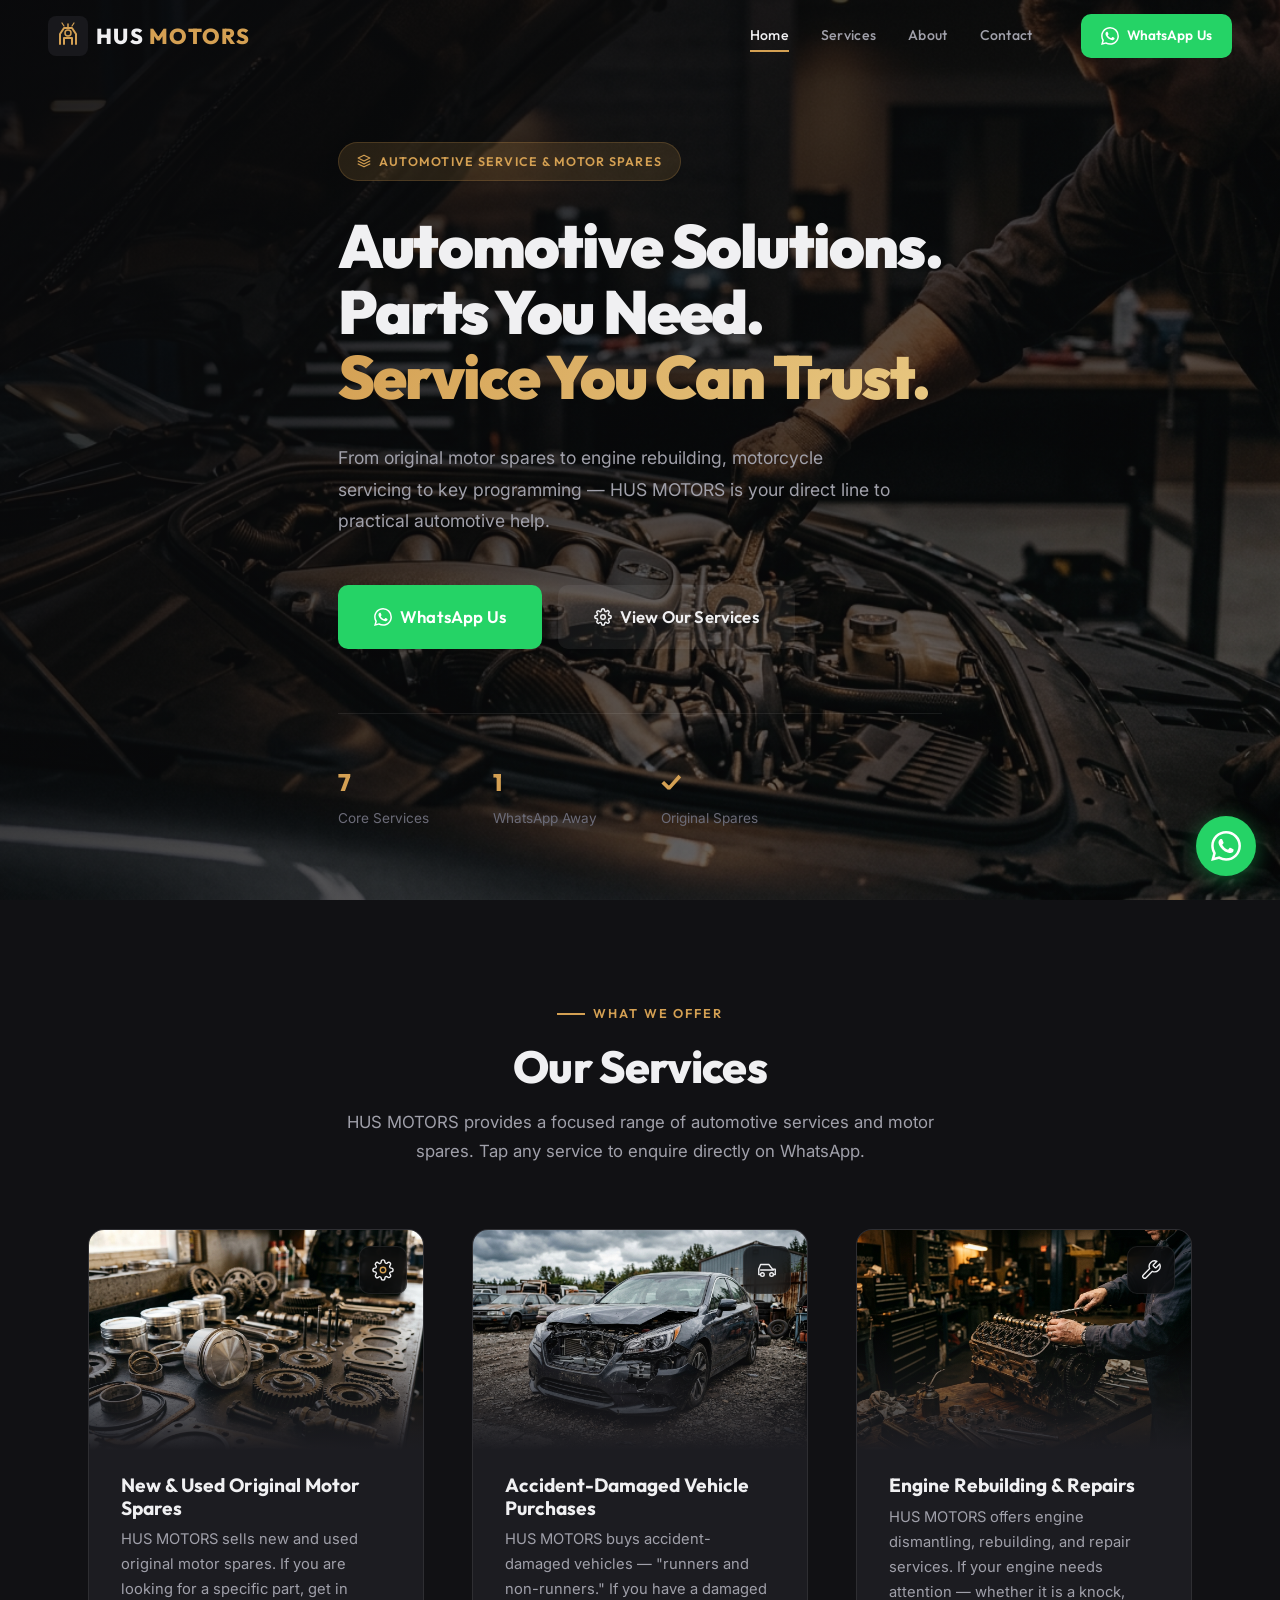
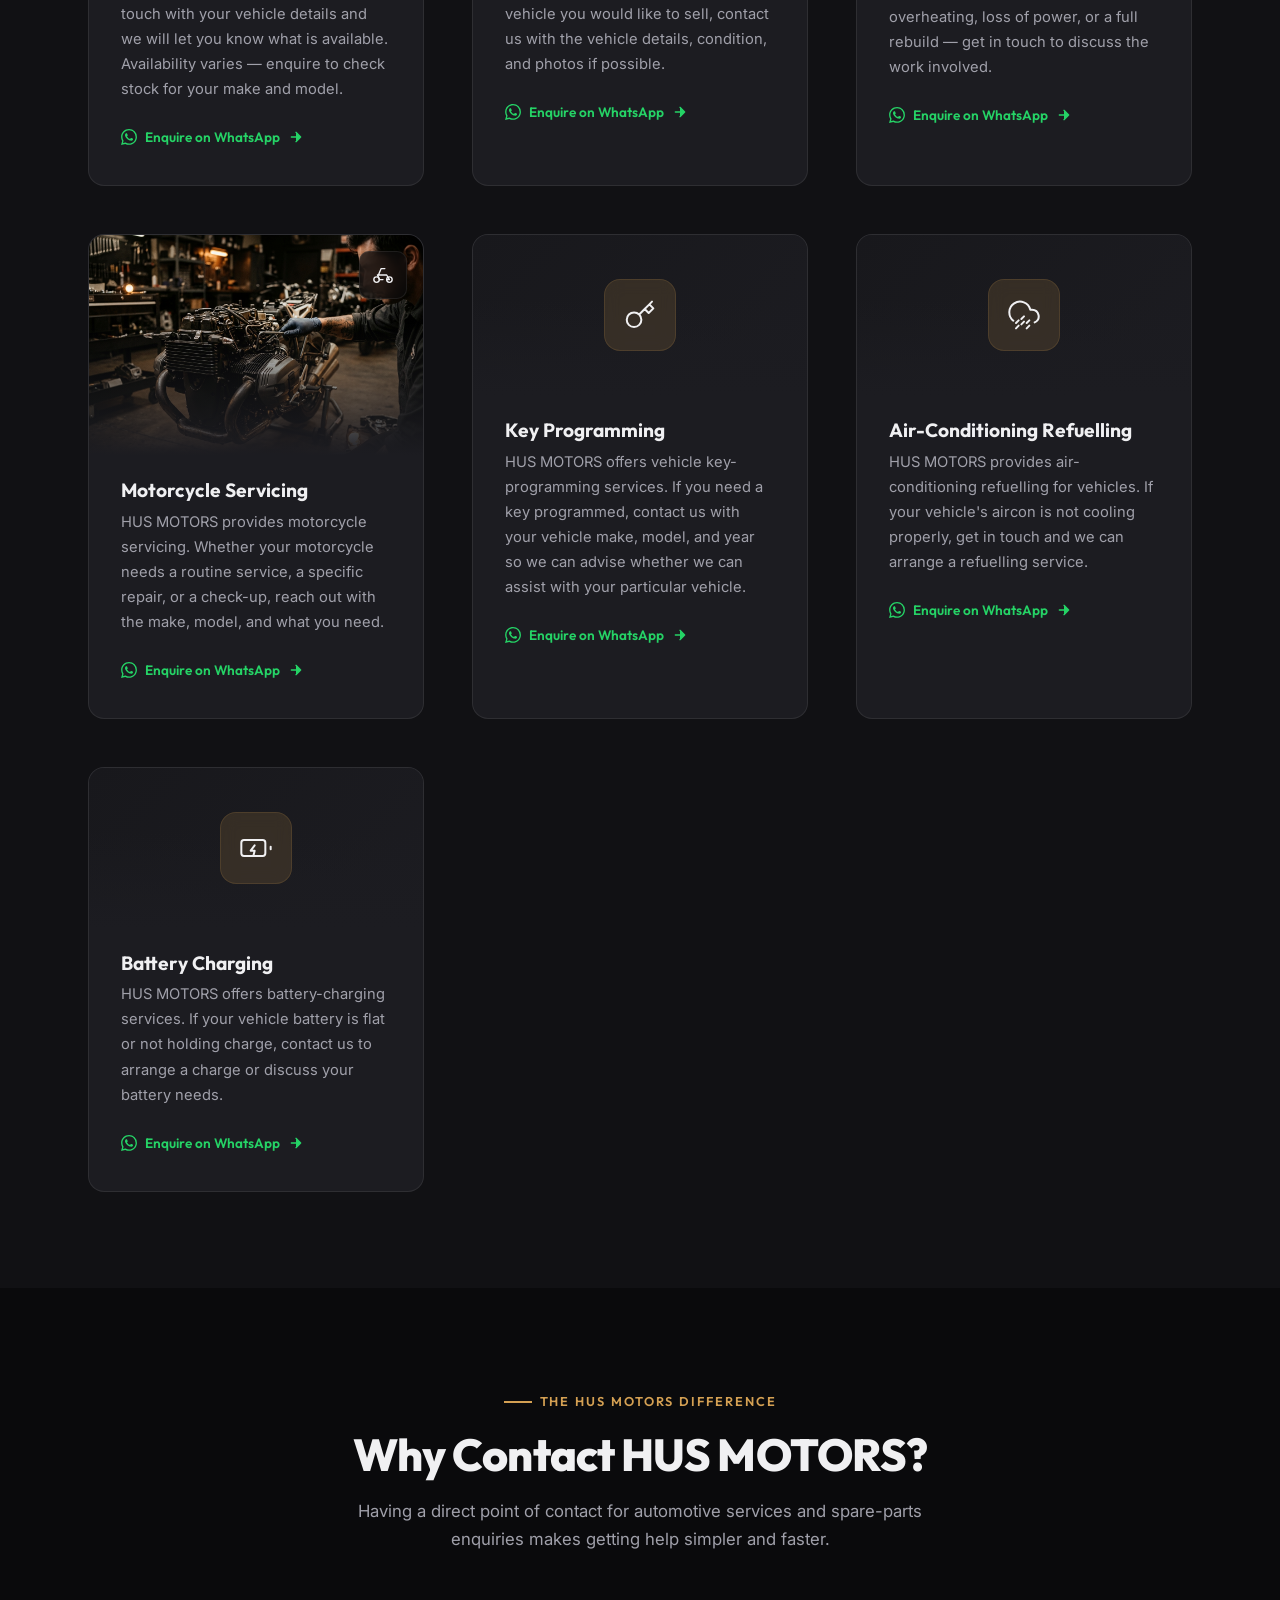
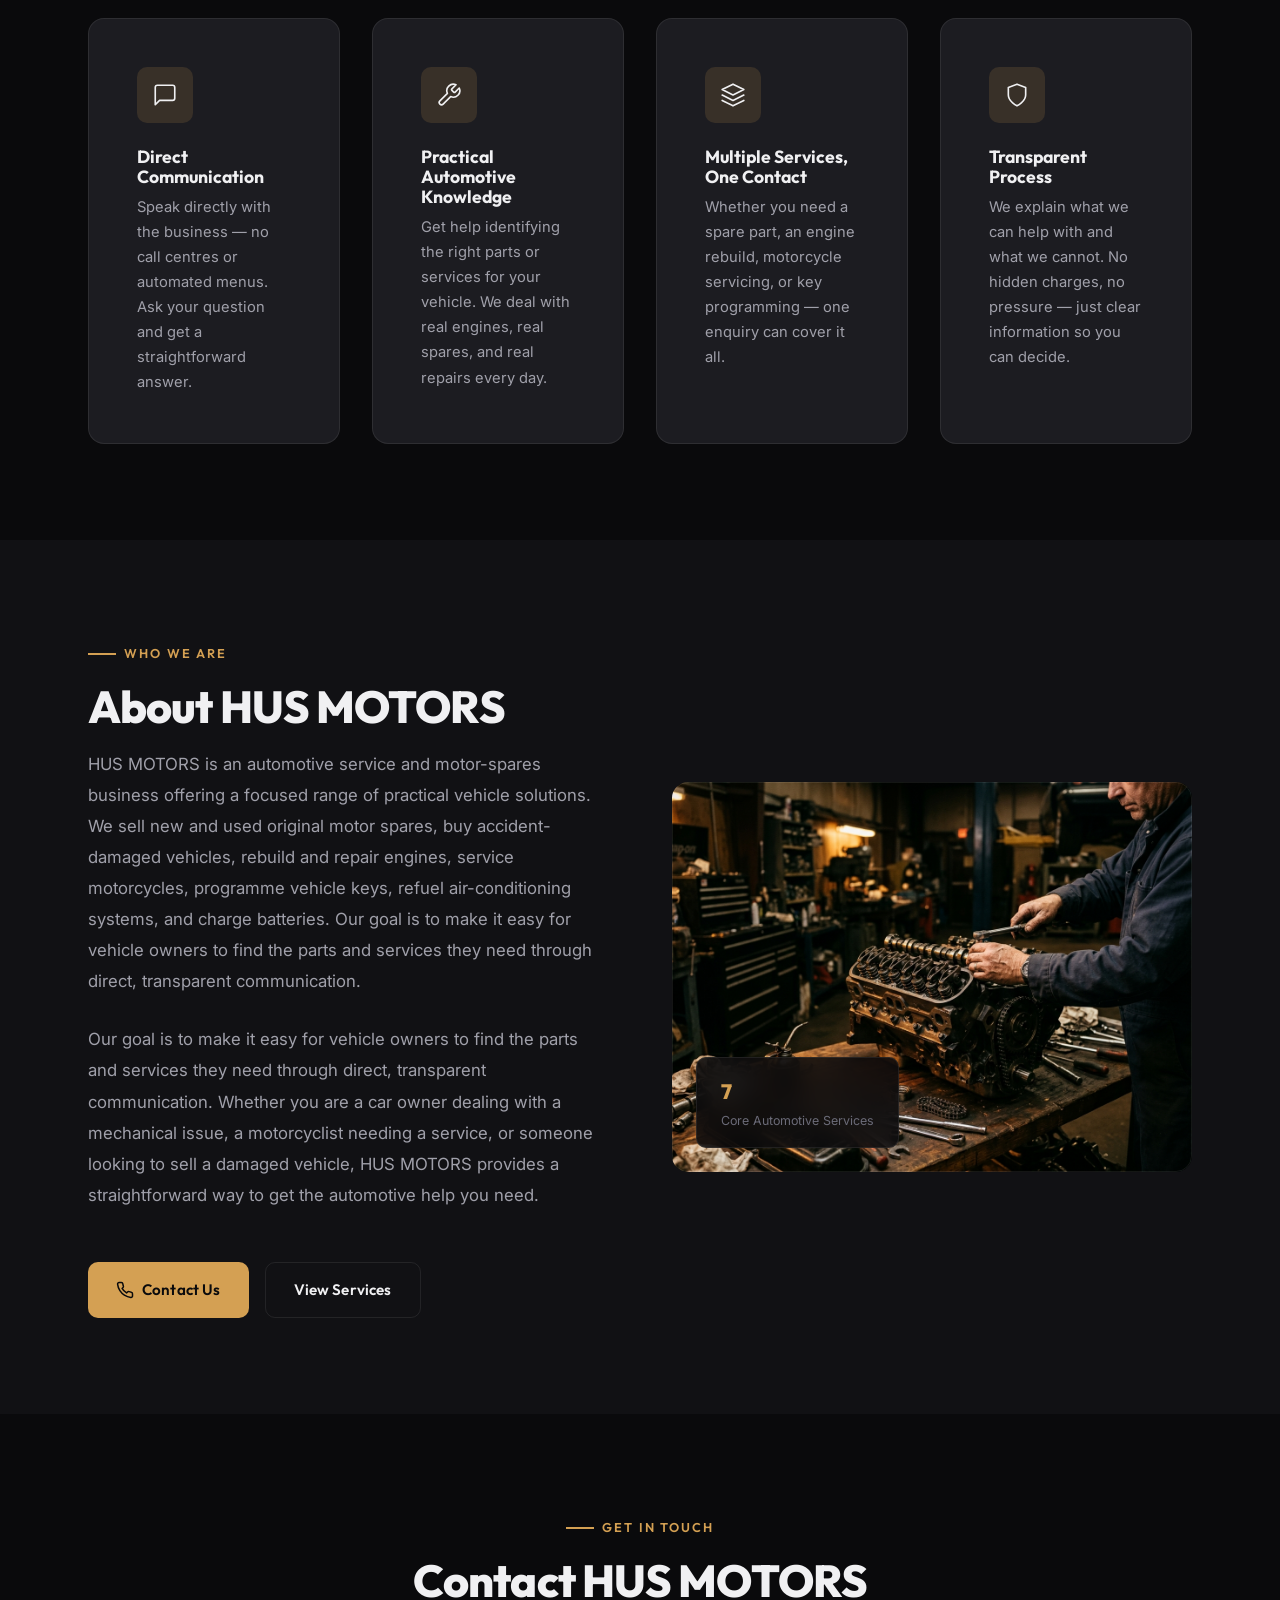
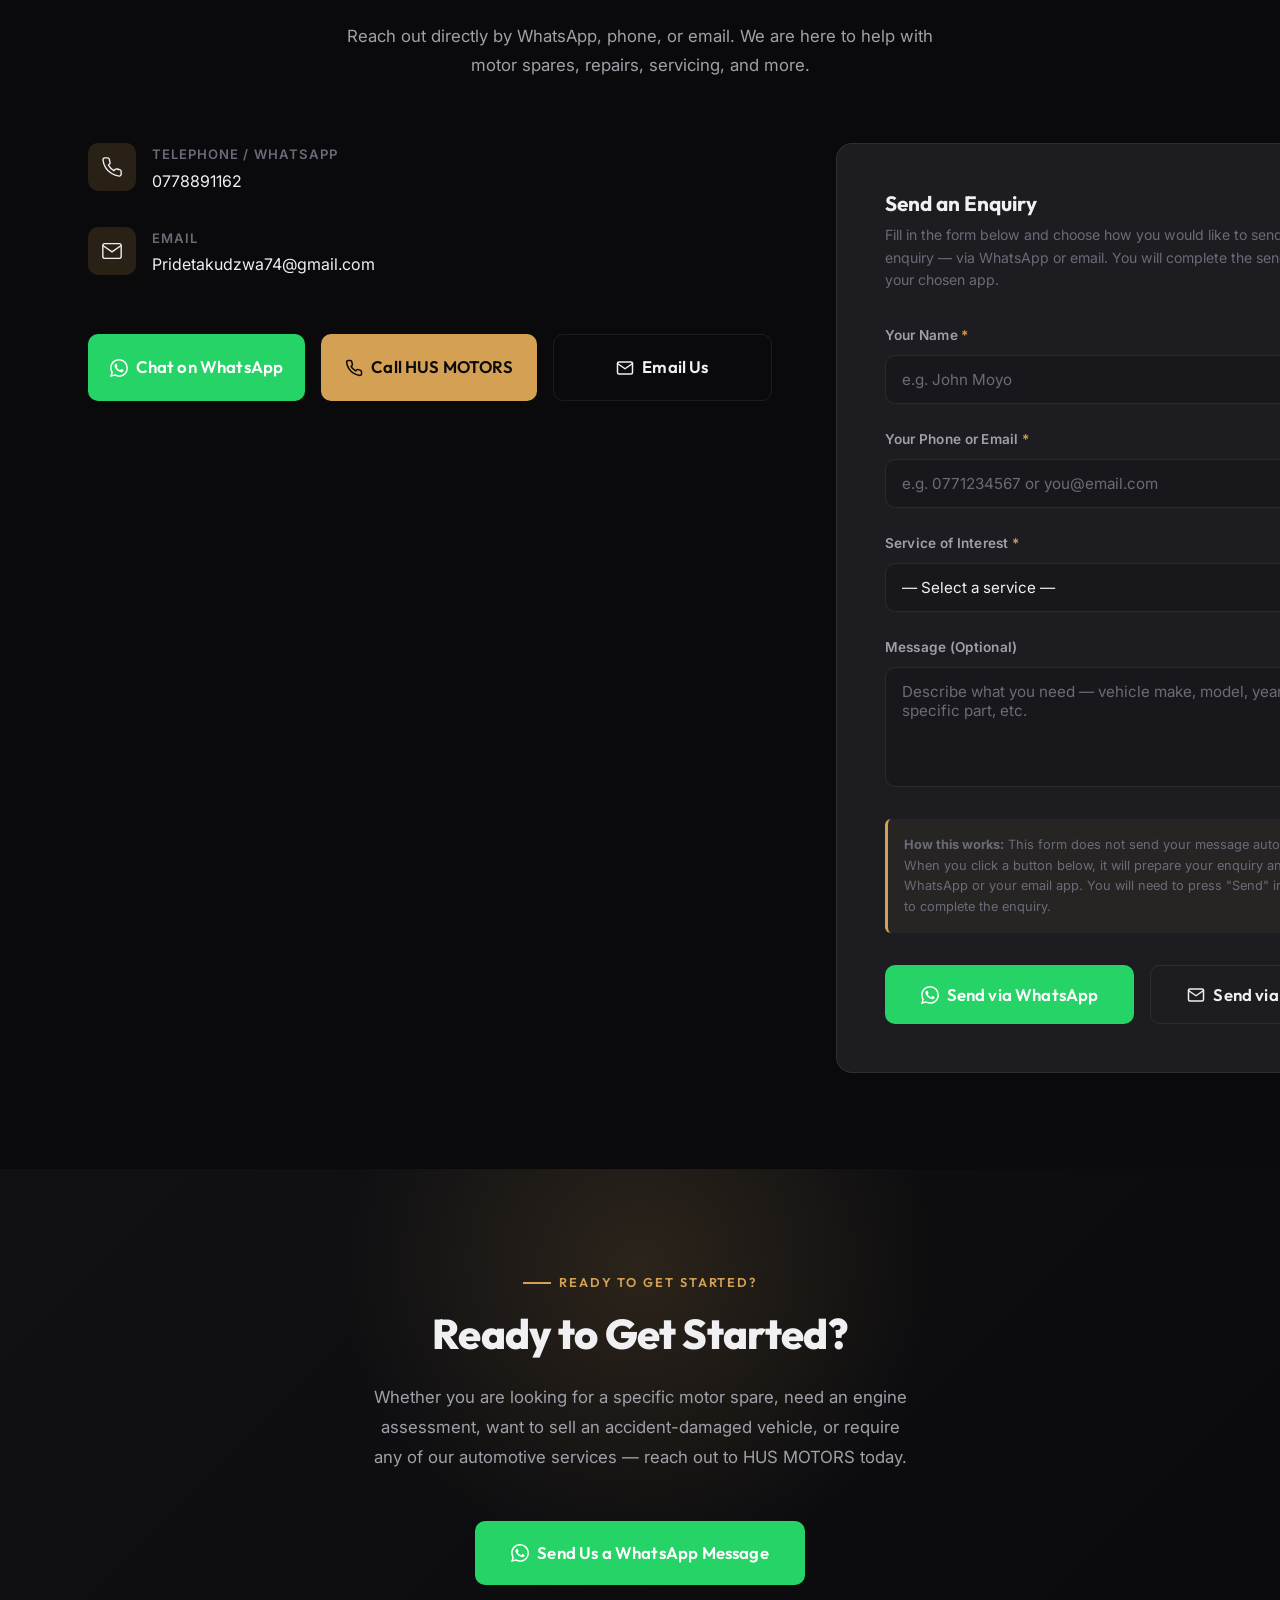
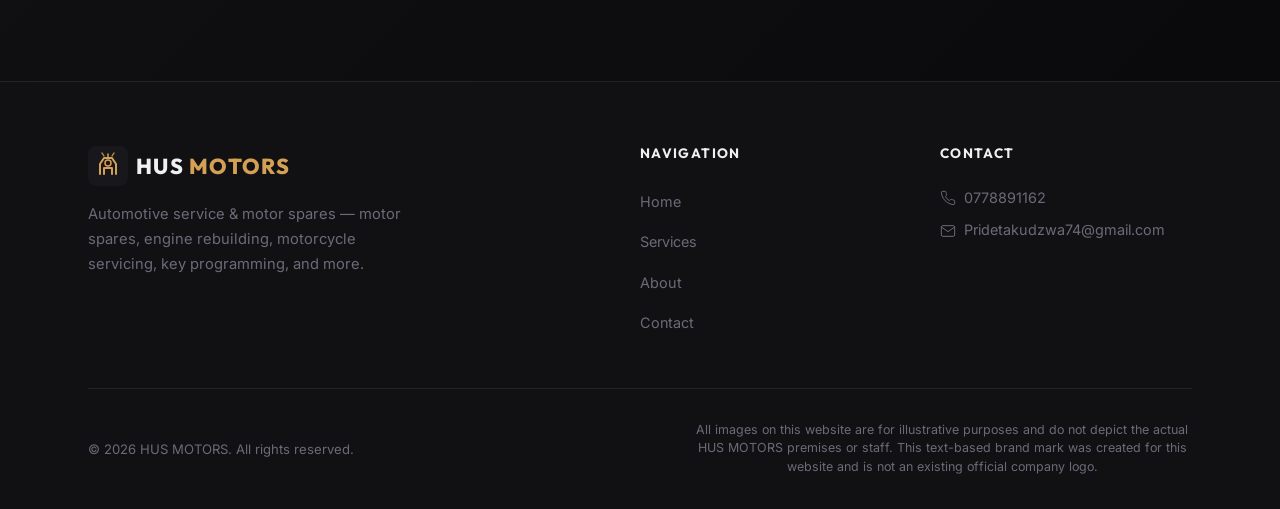
==== index.html @ 5d357655 "HUS MOTORS — Master Build initial release" ====
<!DOCTYPE html>
<html lang="en">
<head>
  <meta charset="UTF-8">
  <meta name="viewport" content="width=device-width, initial-scale=1.0">

  <!-- SEO & Meta -->
  <title>HUS MOTORS — Motor Spares, Engine Rebuilding & Automotive Services</title>
  <meta name="description" content="HUS MOTORS offers new and used original motor spares, engine rebuilding and repairs, motorcycle servicing, key programming, air-conditioning refuelling, battery charging, and purchases accident-damaged vehicles. Contact us on WhatsApp.">
  <meta name="robots" content="index, follow">
  <meta name="theme-color" content="#0a0a0c">

  <!-- Open Graph (WhatsApp/Social sharing) -->
  <meta property="og:type" content="website">
  <meta property="og:title" content="HUS MOTORS — Automotive Solutions. Parts You Need. Service You Can Trust.">
  <meta property="og:description" content="Motor spares, engine rebuilding, motorcycle servicing, key programming, and more — contact HUS MOTORS today.">
  <meta property="og:image" content="assets/images/hero-bg.jpg">
  <meta property="og:locale" content="en_ZW">

  <!-- Favicon (inline SVG as data URI) -->
  <link rel="icon" type="image/svg+xml" href="data:image/svg+xml,%3Csvg xmlns='http://www.w3.org/2000/svg' viewBox='0 0 32 32'%3E%3Crect width='32' height='32' rx='6' fill='%230a0a0c'/%3E%3Ctext x='16' y='22' text-anchor='middle' font-family='system-ui' font-weight='900' font-size='16' fill='%23d4a053'%3EH%3C/text%3E%3C/svg%3E">

  <!-- Google Fonts Preconnect & Stylesheet -->
  <link rel="preconnect" href="https://fonts.googleapis.com">
  <link rel="preconnect" href="https://fonts.gstatic.com" crossorigin>
  <link href="https://fonts.googleapis.com/css2?family=Inter:wght@300;400;500;600;700;800;900&family=Outfit:wght@400;500;600;700;800;900&display=swap" rel="stylesheet">

  <!-- Stylesheet -->
  <link rel="stylesheet" href="assets/css/style.css">

  <!-- JSON-LD Structured Data (Schema.org) -->
  <script type="application/ld+json">
  {
    "@context": "https://schema.org",
    "@type": "AutoRepair",
    "name": "HUS MOTORS",
    "image": "assets/images/hero-bg.jpg",
    "telephone": "0778891162",
    "email": "Pridetakudzwa74@gmail.com",
    "description": "HUS MOTORS offers new and used original motor spares, engine rebuilding, motorcycle servicing, vehicle key programming, air-conditioning refuelling, battery charging, and purchases accident-damaged vehicles.",
    "priceRange": "$$",
    "currenciesAccepted": "USD, ZiG",
    "openingHoursSpecification": [],
    "hasOfferCatalog": {
      "@type": "OfferCatalog",
      "name": "HUS MOTORS Automotive Services",
      "itemListElement": [
        {
          "@type": "Offer",
          "itemOffered": {
            "@type": "Service",
            "name": "New & Used Original Motor Spares",
            "description": "Genuine original new and used automotive spare parts with vehicle stock availability enquiry."
          }
        },
        {
          "@type": "Offer",
          "itemOffered": {
            "@type": "Service",
            "name": "Accident-Damaged Vehicle Purchases",
            "description": "Purchasing accident-damaged vehicles, both runners and non-runners."
          }
        },
        {
          "@type": "Offer",
          "itemOffered": {
            "@type": "Service",
            "name": "Engine Rebuilding & Repairs",
            "description": "Dismantling, engine rebuilding, mechanical repairs, and overhaul diagnostics."
          }
        },
        {
          "@type": "Offer",
          "itemOffered": {
            "@type": "Service",
            "name": "Motorcycle Servicing",
            "description": "Comprehensive maintenance, routine servicing, and repairs for all motorcycle models."
          }
        },
        {
          "@type": "Offer",
          "itemOffered": {
            "@type": "Service",
            "name": "Vehicle Key Programming",
            "description": "Automotive transponder and vehicle key programming services."
          }
        },
        {
          "@type": "Offer",
          "itemOffered": {
            "@type": "Service",
            "name": "Air-Conditioning Refuelling",
            "description": "Vehicle air-conditioning system testing, diagnosis, and refrigerant refuelling."
          }
        },
        {
          "@type": "Offer",
          "itemOffered": {
            "@type": "Service",
            "name": "Battery Charging",
            "description": "Automotive battery testing, charging, and diagnostic assessments."
          }
        }
      ]
    }
  }
  </script>
</head>
<body>

  <!-- Accessible Skip Link -->
  <a href="#main" class="skip-link">Skip to main content</a>

  <!-- ============================================================
       HEADER & NAVIGATION
       ============================================================ -->
  <header class="header" id="header" role="banner">
    <div class="container container--wide header__inner">

      <!-- Logo / Wordmark -->
      <a href="#" class="logo" aria-label="HUS MOTORS — Home">
        <!-- SVG Brand Mark — a stylised piston/gear motif -->
        <svg class="logo__mark" viewBox="0 0 40 40" fill="none" xmlns="http://www.w3.org/2000/svg" aria-hidden="true">
          <rect width="40" height="40" rx="8" fill="#18181c"/>
          <path d="M12 28V18L16 12H24L28 18V28" stroke="#d4a053" stroke-width="2" stroke-linecap="round" stroke-linejoin="round"/>
          <path d="M16 28V22H24V28" stroke="#d4a053" stroke-width="2" stroke-linecap="round" stroke-linejoin="round"/>
          <circle cx="20" cy="17" r="3" stroke="#d4a053" stroke-width="1.5"/>
          <line x1="20" y1="12" x2="20" y2="8" stroke="#d4a053" stroke-width="1.5" stroke-linecap="round"/>
          <line x1="16" y1="10" x2="14" y2="7" stroke="#d4a053" stroke-width="1.2" stroke-linecap="round"/>
          <line x1="24" y1="10" x2="26" y2="7" stroke="#d4a053" stroke-width="1.2" stroke-linecap="round"/>
        </svg>
        <span class="logo__text">HUS <span>MOTORS</span></span>
      </a>

      <!-- Desktop Navigation -->
      <nav class="nav" id="desktop-nav" aria-label="Main navigation">
        <a href="#home"     class="nav__link nav__link--active" id="nav-home">Home</a>
        <a href="#services" class="nav__link" id="nav-services">Services</a>
        <a href="#about"    class="nav__link" id="nav-about">About</a>
        <a href="#contact"  class="nav__link" id="nav-contact">Contact</a>
        <a href="#"
           class="btn btn--whatsapp btn--sm nav__cta"
           id="nav-whatsapp-btn"
           target="_blank"
           rel="noopener noreferrer"
           aria-label="Chat with HUS MOTORS on WhatsApp">
          <svg viewBox="0 0 24 24" fill="currentColor" aria-hidden="true"><path d="M17.472 14.382c-.297-.149-1.758-.867-2.03-.967-.273-.099-.471-.148-.67.15-.197.297-.767.966-.94 1.164-.173.199-.347.223-.644.075-.297-.15-1.255-.463-2.39-1.475-.883-.788-1.48-1.761-1.653-2.059-.173-.297-.018-.458.13-.606.134-.133.298-.347.446-.52.149-.174.198-.298.298-.497.099-.198.05-.371-.025-.52-.075-.149-.669-1.612-.916-2.207-.242-.579-.487-.5-.669-.51-.173-.008-.371-.01-.57-.01-.198 0-.52.074-.792.372-.272.297-1.04 1.016-1.04 2.479 0 1.462 1.065 2.875 1.213 3.074.149.198 2.096 3.2 5.077 4.487.709.306 1.262.489 1.694.625.712.227 1.36.195 1.871.118.571-.085 1.758-.719 2.006-1.413.248-.694.248-1.289.173-1.413-.074-.124-.272-.198-.57-.347m-5.421 7.403h-.004a9.87 9.87 0 01-5.031-1.378l-.361-.214-3.741.982.998-3.648-.235-.374a9.86 9.86 0 01-1.51-5.26c.001-5.45 4.436-9.884 9.888-9.884 2.64 0 5.122 1.03 6.988 2.898a9.825 9.825 0 012.893 6.994c-.003 5.45-4.437 9.884-9.885 9.884m8.413-18.297A11.815 11.815 0 0012.05 0C5.495 0 .16 5.335.157 11.892c0 2.096.547 4.142 1.588 5.945L.057 24l6.305-1.654a11.882 11.882 0 005.683 1.448h.005c6.554 0 11.89-5.335 11.893-11.893a11.821 11.821 0 00-3.48-8.413z"/></svg>
          WhatsApp Us
        </a>
      </nav>

      <!-- Mobile Menu Toggle -->
      <button class="menu-toggle" id="menu-toggle" aria-label="Open navigation menu" aria-expanded="false" aria-controls="mobile-nav">
        <span class="menu-toggle__line"></span>
        <span class="menu-toggle__line"></span>
        <span class="menu-toggle__line"></span>
      </button>
    </div>
  </header>

  <!-- Mobile Navigation Overlay -->
  <div class="mobile-nav" id="mobile-nav" role="dialog" aria-label="Navigation menu" aria-hidden="true">
    <a href="#home"     class="mobile-nav__link" id="mobile-nav-home">Home</a>
    <a href="#services" class="mobile-nav__link" id="mobile-nav-services">Services</a>
    <a href="#about"    class="mobile-nav__link" id="mobile-nav-about">About</a>
    <a href="#contact"  class="mobile-nav__link" id="mobile-nav-contact">Contact</a>
    <a href="#"
       class="btn btn--whatsapp btn--lg mobile-nav__cta"
       id="mobile-nav-whatsapp-btn"
       target="_blank"
       rel="noopener noreferrer"
       aria-label="Chat with HUS MOTORS on WhatsApp">
      <svg viewBox="0 0 24 24" fill="currentColor" aria-hidden="true" width="20" height="20"><path d="M17.472 14.382c-.297-.149-1.758-.867-2.03-.967-.273-.099-.471-.148-.67.15-.197.297-.767.966-.94 1.164-.173.199-.347.223-.644.075-.297-.15-1.255-.463-2.39-1.475-.883-.788-1.48-1.761-1.653-2.059-.173-.297-.018-.458.13-.606.134-.133.298-.347.446-.52.149-.174.198-.298.298-.497.099-.198.05-.371-.025-.52-.075-.149-.669-1.612-.916-2.207-.242-.579-.487-.5-.669-.51-.173-.008-.371-.01-.57-.01-.198 0-.52.074-.792.372-.272.297-1.04 1.016-1.04 2.479 0 1.462 1.065 2.875 1.213 3.074.149.198 2.096 3.2 5.077 4.487.709.306 1.262.489 1.694.625.712.227 1.36.195 1.871.118.571-.085 1.758-.719 2.006-1.413.248-.694.248-1.289.173-1.413-.074-.124-.272-.198-.57-.347m-5.421 7.403h-.004a9.87 9.87 0 01-5.031-1.378l-.361-.214-3.741.982.998-3.648-.235-.374a9.86 9.86 0 01-1.51-5.26c.001-5.45 4.436-9.884 9.888-9.884 2.64 0 5.122 1.03 6.988 2.898a9.825 9.825 0 012.893 6.994c-.003 5.45-4.437 9.884-9.885 9.884m8.413-18.297A11.815 11.815 0 0012.05 0C5.495 0 .16 5.335.157 11.892c0 2.096.547 4.142 1.588 5.945L.057 24l6.305-1.654a11.882 11.882 0 005.683 1.448h.005c6.554 0 11.89-5.335 11.893-11.893a11.821 11.821 0 00-3.48-8.413z"/></svg>
      WhatsApp Us
    </a>
  </div>


  <!-- ============================================================
       MAIN CONTENT
       ============================================================ -->
  <main id="main">

  <!-- ============================================================
       A. HERO SECTION
       ============================================================ -->
  <section class="hero" id="home">
    <div class="hero__bg">
      <img src="assets/images/hero-bg.jpg"
           alt="Automotive workshop — mechanic working on a vehicle engine"
           loading="eager"
           fetchpriority="high"
           width="1920"
           height="1080">
    </div>
    <div class="container hero__content">
      <div class="hero__label">
        <svg width="14" height="14" viewBox="0 0 24 24" fill="none" stroke="currentColor" stroke-width="2" stroke-linecap="round" stroke-linejoin="round" aria-hidden="true"><path d="M12 2L2 7l10 5 10-5-10-5z"/><path d="M2 17l10 5 10-5"/><path d="M2 12l10 5 10-5"/></svg>
        Automotive Service &amp; Motor Spares
      </div>
      <h1 class="hero__title" id="hero-headline">
        Automotive Solutions.<br>
        Parts You Need.<br>
        <span class="highlight">Service You Can Trust.</span>
      </h1>
      <p class="hero__description" id="hero-subheadline">
        From original motor spares to engine rebuilding, motorcycle servicing to key programming — HUS&nbsp;MOTORS is your direct line to practical automotive help.
      </p>
      <div class="hero__actions">
        <a href="#"
           class="btn btn--whatsapp btn--lg"
           id="hero-whatsapp-btn"
           target="_blank"
           rel="noopener noreferrer"
           aria-label="Chat with HUS MOTORS on WhatsApp">
          <svg viewBox="0 0 24 24" fill="currentColor" aria-hidden="true"><path d="M17.472 14.382c-.297-.149-1.758-.867-2.03-.967-.273-.099-.471-.148-.67.15-.197.297-.767.966-.94 1.164-.173.199-.347.223-.644.075-.297-.15-1.255-.463-2.39-1.475-.883-.788-1.48-1.761-1.653-2.059-.173-.297-.018-.458.13-.606.134-.133.298-.347.446-.52.149-.174.198-.298.298-.497.099-.198.05-.371-.025-.52-.075-.149-.669-1.612-.916-2.207-.242-.579-.487-.5-.669-.51-.173-.008-.371-.01-.57-.01-.198 0-.52.074-.792.372-.272.297-1.04 1.016-1.04 2.479 0 1.462 1.065 2.875 1.213 3.074.149.198 2.096 3.2 5.077 4.487.709.306 1.262.489 1.694.625.712.227 1.36.195 1.871.118.571-.085 1.758-.719 2.006-1.413.248-.694.248-1.289.173-1.413-.074-.124-.272-.198-.57-.347m-5.421 7.403h-.004a9.87 9.87 0 01-5.031-1.378l-.361-.214-3.741.982.998-3.648-.235-.374a9.86 9.86 0 01-1.51-5.26c.001-5.45 4.436-9.884 9.888-9.884 2.64 0 5.122 1.03 6.988 2.898a9.825 9.825 0 012.893 6.994c-.003 5.45-4.437 9.884-9.885 9.884m8.413-18.297A11.815 11.815 0 0012.05 0C5.495 0 .16 5.335.157 11.892c0 2.096.547 4.142 1.588 5.945L.057 24l6.305-1.654a11.882 11.882 0 005.683 1.448h.005c6.554 0 11.89-5.335 11.893-11.893a11.821 11.821 0 00-3.48-8.413z"/></svg>
          WhatsApp Us
        </a>
        <a href="#services" class="btn btn--ghost btn--lg" id="hero-services-btn">
          <svg width="18" height="18" viewBox="0 0 24 24" fill="none" stroke="currentColor" stroke-width="2" stroke-linecap="round" stroke-linejoin="round" aria-hidden="true"><circle cx="12" cy="12" r="3"/><path d="M19.4 15a1.65 1.65 0 00.33 1.82l.06.06a2 2 0 010 2.83 2 2 0 01-2.83 0l-.06-.06a1.65 1.65 0 00-1.82-.33 1.65 1.65 0 00-1 1.51V21a2 2 0 01-4 0v-.09A1.65 1.65 0 009 19.4a1.65 1.65 0 00-1.82.33l-.06.06a2 2 0 01-2.83-2.83l.06-.06A1.65 1.65 0 004.68 15a1.65 1.65 0 00-1.51-1H3a2 2 0 010-4h.09A1.65 1.65 0 004.6 9a1.65 1.65 0 00-.33-1.82l-.06-.06a2 2 0 012.83-2.83l.06.06A1.65 1.65 0 009 4.68a1.65 1.65 0 001-1.51V3a2 2 0 014 0v.09a1.65 1.65 0 001 1.51 1.65 1.65 0 001.82-.33l.06-.06a2 2 0 012.83 2.83l-.06.06A1.65 1.65 0 0019.4 9a1.65 1.65 0 001.51 1H21a2 2 0 010 4h-.09a1.65 1.65 0 00-1.51 1z"/></svg>
          View Our Services
        </a>
      </div>

      <div class="hero__stats">
        <div>
          <div class="hero__stat-number">7</div>
          <div class="hero__stat-label">Core Services</div>
        </div>
        <div>
          <div class="hero__stat-number">1</div>
          <div class="hero__stat-label">WhatsApp Away</div>
        </div>
        <div>
          <div class="hero__stat-number">✓</div>
          <div class="hero__stat-label">Original Spares</div>
        </div>
      </div>
    </div>
  </section>


  <!-- ============================================================
       C. SERVICES SECTION
       ============================================================ -->
  <section class="section section--darker" id="services">
    <div class="container">
      <div class="section__header section__header--center reveal">
        <div class="section__label">What We Offer</div>
        <h2 class="section__title">Our Services</h2>
        <p class="section__subtitle">
          HUS MOTORS provides a focused range of automotive services and motor spares. Tap any service to enquire directly on WhatsApp.
        </p>
      </div>

      <div class="services-grid" id="services-grid">

        <!-- Service 1: Motor Spares -->
        <article class="service-card reveal" id="card-motor-spares">
          <div class="service-card__image">
            <img src="assets/images/motor-spares.jpg"
                 alt="Assorted new and used original motor spares — pistons, gears, gaskets"
                 loading="lazy"
                 width="600"
                 height="400">
            <div class="service-card__icon">
              <svg viewBox="0 0 24 24" aria-hidden="true"><circle cx="12" cy="12" r="3"/><path d="M19.4 15a1.65 1.65 0 00.33 1.82l.06.06a2 2 0 010 2.83 2 2 0 01-2.83 0l-.06-.06a1.65 1.65 0 00-1.82-.33 1.65 1.65 0 00-1 1.51V21a2 2 0 01-4 0v-.09A1.65 1.65 0 009 19.4a1.65 1.65 0 00-1.82.33l-.06.06a2 2 0 01-2.83-2.83l.06-.06A1.65 1.65 0 004.68 15a1.65 1.65 0 00-1.51-1H3a2 2 0 010-4h.09A1.65 1.65 0 004.6 9a1.65 1.65 0 00-.33-1.82l-.06-.06a2 2 0 012.83-2.83l.06.06A1.65 1.65 0 009 4.68a1.65 1.65 0 001-1.51V3a2 2 0 014 0v.09a1.65 1.65 0 001 1.51 1.65 1.65 0 001.82-.33l.06-.06a2 2 0 012.83 2.83l-.06.06A1.65 1.65 0 0019.4 9a1.65 1.65 0 001.51 1H21a2 2 0 010 4h-.09a1.65 1.65 0 00-1.51 1z" stroke="currentColor" fill="none" stroke-width="1.5"/></svg>
            </div>
          </div>
          <div class="service-card__body">
            <h3 class="service-card__title">New &amp; Used Original Motor Spares</h3>
            <p class="service-card__description">
              HUS MOTORS sells new and used original motor spares. If you are looking for a specific part, get in touch with your vehicle details and we will let you know what is available. Availability varies — enquire to check stock for your make and model.
            </p>
            <a href="#"
               class="service-card__cta"
               data-service="motor-spares"
               target="_blank"
               rel="noopener noreferrer"
               aria-label="Enquire about motor spares on WhatsApp">
              <svg viewBox="0 0 24 24" aria-hidden="true"><path d="M17.472 14.382c-.297-.149-1.758-.867-2.03-.967-.273-.099-.471-.148-.67.15-.197.297-.767.966-.94 1.164-.173.199-.347.223-.644.075-.297-.15-1.255-.463-2.39-1.475-.883-.788-1.48-1.761-1.653-2.059-.173-.297-.018-.458.13-.606.134-.133.298-.347.446-.52.149-.174.198-.298.298-.497.099-.198.05-.371-.025-.52-.075-.149-.669-1.612-.916-2.207-.242-.579-.487-.5-.669-.51-.173-.008-.371-.01-.57-.01-.198 0-.52.074-.792.372-.272.297-1.04 1.016-1.04 2.479 0 1.462 1.065 2.875 1.213 3.074.149.198 2.096 3.2 5.077 4.487.709.306 1.262.489 1.694.625.712.227 1.36.195 1.871.118.571-.085 1.758-.719 2.006-1.413.248-.694.248-1.289.173-1.413-.074-.124-.272-.198-.57-.347m-5.421 7.403h-.004a9.87 9.87 0 01-5.031-1.378l-.361-.214-3.741.982.998-3.648-.235-.374a9.86 9.86 0 01-1.51-5.26c.001-5.45 4.436-9.884 9.888-9.884 2.64 0 5.122 1.03 6.988 2.898a9.825 9.825 0 012.893 6.994c-.003 5.45-4.437 9.884-9.885 9.884m8.413-18.297A11.815 11.815 0 0012.05 0C5.495 0 .16 5.335.157 11.892c0 2.096.547 4.142 1.588 5.945L.057 24l6.305-1.654a11.882 11.882 0 005.683 1.448h.005c6.554 0 11.89-5.335 11.893-11.893a11.821 11.821 0 00-3.48-8.413z"/></svg>
              Enquire on WhatsApp
              <svg viewBox="0 0 24 24" fill="none" stroke="currentColor" stroke-width="2" stroke-linecap="round" stroke-linejoin="round" width="14" height="14" aria-hidden="true"><path d="M5 12h14M12 5l7 7-7 7"/></svg>
            </a>
          </div>
        </article>

        <!-- Service 2: Accident-Damaged Vehicles -->
        <article class="service-card reveal" id="card-accident-vehicles">
          <div class="service-card__image">
            <img src="assets/images/accident-vehicles.jpg"
                 alt="Accident-damaged vehicle — front end collision damage"
                 loading="lazy"
                 width="600"
                 height="400">
            <div class="service-card__icon">
              <svg viewBox="0 0 24 24" aria-hidden="true"><path d="M7 17m-2 0a2 2 0 104 0 2 2 0 10-4 0M17 17m-2 0a2 2 0 104 0 2 2 0 10-4 0M5 17H3v-6l2-5h9l4 5h3v6h-2M5 12h14" stroke="currentColor" fill="none" stroke-width="1.5" stroke-linecap="round" stroke-linejoin="round"/></svg>
            </div>
          </div>
          <div class="service-card__body">
            <h3 class="service-card__title">Accident-Damaged Vehicle Purchases</h3>
            <p class="service-card__description">
              HUS MOTORS buys accident-damaged vehicles — "runners and non-runners." If you have a damaged vehicle you would like to sell, contact us with the vehicle details, condition, and photos if possible.
            </p>
            <a href="#"
               class="service-card__cta"
               data-service="accident-vehicles"
               target="_blank"
               rel="noopener noreferrer"
               aria-label="Enquire about selling a damaged vehicle on WhatsApp">
              <svg viewBox="0 0 24 24" aria-hidden="true"><path d="M17.472 14.382c-.297-.149-1.758-.867-2.03-.967-.273-.099-.471-.148-.67.15-.197.297-.767.966-.94 1.164-.173.199-.347.223-.644.075-.297-.15-1.255-.463-2.39-1.475-.883-.788-1.48-1.761-1.653-2.059-.173-.297-.018-.458.13-.606.134-.133.298-.347.446-.52.149-.174.198-.298.298-.497.099-.198.05-.371-.025-.52-.075-.149-.669-1.612-.916-2.207-.242-.579-.487-.5-.669-.51-.173-.008-.371-.01-.57-.01-.198 0-.52.074-.792.372-.272.297-1.04 1.016-1.04 2.479 0 1.462 1.065 2.875 1.213 3.074.149.198 2.096 3.2 5.077 4.487.709.306 1.262.489 1.694.625.712.227 1.36.195 1.871.118.571-.085 1.758-.719 2.006-1.413.248-.694.248-1.289.173-1.413-.074-.124-.272-.198-.57-.347m-5.421 7.403h-.004a9.87 9.87 0 01-5.031-1.378l-.361-.214-3.741.982.998-3.648-.235-.374a9.86 9.86 0 01-1.51-5.26c.001-5.45 4.436-9.884 9.888-9.884 2.64 0 5.122 1.03 6.988 2.898a9.825 9.825 0 012.893 6.994c-.003 5.45-4.437 9.884-9.885 9.884m8.413-18.297A11.815 11.815 0 0012.05 0C5.495 0 .16 5.335.157 11.892c0 2.096.547 4.142 1.588 5.945L.057 24l6.305-1.654a11.882 11.882 0 005.683 1.448h.005c6.554 0 11.89-5.335 11.893-11.893a11.821 11.821 0 00-3.48-8.413z"/></svg>
              Enquire on WhatsApp
              <svg viewBox="0 0 24 24" fill="none" stroke="currentColor" stroke-width="2" stroke-linecap="round" stroke-linejoin="round" width="14" height="14" aria-hidden="true"><path d="M5 12h14M12 5l7 7-7 7"/></svg>
            </a>
          </div>
        </article>

        <!-- Service 3: Engine Rebuilding -->
        <article class="service-card reveal" id="card-engine-rebuilding">
          <div class="service-card__image">
            <img src="assets/images/engine-rebuilding.jpg"
                 alt="Engine being rebuilt on a workbench — hands-on mechanical work"
                 loading="lazy"
                 width="600"
                 height="400">
            <div class="service-card__icon">
              <svg viewBox="0 0 24 24" aria-hidden="true"><path d="M14.7 6.3a1 1 0 000 1.4l1.6 1.6a1 1 0 001.4 0l3.77-3.77a6 6 0 01-7.94 7.94l-6.91 6.91a2.12 2.12 0 01-3-3l6.91-6.91a6 6 0 017.94-7.94l-3.76 3.76z" stroke="currentColor" fill="none" stroke-width="1.5" stroke-linecap="round" stroke-linejoin="round"/></svg>
            </div>
          </div>
          <div class="service-card__body">
            <h3 class="service-card__title">Engine Rebuilding &amp; Repairs</h3>
            <p class="service-card__description">
              HUS MOTORS offers engine dismantling, rebuilding, and repair services. If your engine needs attention — whether it is a knock, overheating, loss of power, or a full rebuild — get in touch to discuss the work involved.
            </p>
            <a href="#"
               class="service-card__cta"
               data-service="engine-rebuilding"
               target="_blank"
               rel="noopener noreferrer"
               aria-label="Enquire about engine rebuilding on WhatsApp">
              <svg viewBox="0 0 24 24" aria-hidden="true"><path d="M17.472 14.382c-.297-.149-1.758-.867-2.03-.967-.273-.099-.471-.148-.67.15-.197.297-.767.966-.94 1.164-.173.199-.347.223-.644.075-.297-.15-1.255-.463-2.39-1.475-.883-.788-1.48-1.761-1.653-2.059-.173-.297-.018-.458.13-.606.134-.133.298-.347.446-.52.149-.174.198-.298.298-.497.099-.198.05-.371-.025-.52-.075-.149-.669-1.612-.916-2.207-.242-.579-.487-.5-.669-.51-.173-.008-.371-.01-.57-.01-.198 0-.52.074-.792.372-.272.297-1.04 1.016-1.04 2.479 0 1.462 1.065 2.875 1.213 3.074.149.198 2.096 3.2 5.077 4.487.709.306 1.262.489 1.694.625.712.227 1.36.195 1.871.118.571-.085 1.758-.719 2.006-1.413.248-.694.248-1.289.173-1.413-.074-.124-.272-.198-.57-.347m-5.421 7.403h-.004a9.87 9.87 0 01-5.031-1.378l-.361-.214-3.741.982.998-3.648-.235-.374a9.86 9.86 0 01-1.51-5.26c.001-5.45 4.436-9.884 9.888-9.884 2.64 0 5.122 1.03 6.988 2.898a9.825 9.825 0 012.893 6.994c-.003 5.45-4.437 9.884-9.885 9.884m8.413-18.297A11.815 11.815 0 0012.05 0C5.495 0 .16 5.335.157 11.892c0 2.096.547 4.142 1.588 5.945L.057 24l6.305-1.654a11.882 11.882 0 005.683 1.448h.005c6.554 0 11.89-5.335 11.893-11.893a11.821 11.821 0 00-3.48-8.413z"/></svg>
              Enquire on WhatsApp
              <svg viewBox="0 0 24 24" fill="none" stroke="currentColor" stroke-width="2" stroke-linecap="round" stroke-linejoin="round" width="14" height="14" aria-hidden="true"><path d="M5 12h14M12 5l7 7-7 7"/></svg>
            </a>
          </div>
        </article>

        <!-- Service 4: Motorcycle Servicing -->
        <article class="service-card reveal" id="card-motorcycle-servicing">
          <div class="service-card__image">
            <img src="assets/images/motorcycle-servicing.jpg"
                 alt="Motorcycle being serviced in a workshop environment"
                 loading="lazy"
                 width="600"
                 height="400">
            <div class="service-card__icon">
              <svg viewBox="0 0 24 24" aria-hidden="true"><circle cx="5" cy="17" r="3" stroke="currentColor" fill="none" stroke-width="1.5"/><circle cx="19" cy="17" r="3" stroke="currentColor" fill="none" stroke-width="1.5"/><path d="M12 17H8l-2-5h10l3 5h-3M7 12l3-7h4" stroke="currentColor" fill="none" stroke-width="1.5" stroke-linecap="round" stroke-linejoin="round"/></svg>
            </div>
          </div>
          <div class="service-card__body">
            <h3 class="service-card__title">Motorcycle Servicing</h3>
            <p class="service-card__description">
              HUS MOTORS provides motorcycle servicing. Whether your motorcycle needs a routine service, a specific repair, or a check-up, reach out with the make, model, and what you need.
            </p>
            <a href="#"
               class="service-card__cta"
               data-service="motorcycle-servicing"
               target="_blank"
               rel="noopener noreferrer"
               aria-label="Enquire about motorcycle servicing on WhatsApp">
              <svg viewBox="0 0 24 24" aria-hidden="true"><path d="M17.472 14.382c-.297-.149-1.758-.867-2.03-.967-.273-.099-.471-.148-.67.15-.197.297-.767.966-.94 1.164-.173.199-.347.223-.644.075-.297-.15-1.255-.463-2.39-1.475-.883-.788-1.48-1.761-1.653-2.059-.173-.297-.018-.458.13-.606.134-.133.298-.347.446-.52.149-.174.198-.298.298-.497.099-.198.05-.371-.025-.52-.075-.149-.669-1.612-.916-2.207-.242-.579-.487-.5-.669-.51-.173-.008-.371-.01-.57-.01-.198 0-.52.074-.792.372-.272.297-1.04 1.016-1.04 2.479 0 1.462 1.065 2.875 1.213 3.074.149.198 2.096 3.2 5.077 4.487.709.306 1.262.489 1.694.625.712.227 1.36.195 1.871.118.571-.085 1.758-.719 2.006-1.413.248-.694.248-1.289.173-1.413-.074-.124-.272-.198-.57-.347m-5.421 7.403h-.004a9.87 9.87 0 01-5.031-1.378l-.361-.214-3.741.982.998-3.648-.235-.374a9.86 9.86 0 01-1.51-5.26c.001-5.45 4.436-9.884 9.888-9.884 2.64 0 5.122 1.03 6.988 2.898a9.825 9.825 0 012.893 6.994c-.003 5.45-4.437 9.884-9.885 9.884m8.413-18.297A11.815 11.815 0 0012.05 0C5.495 0 .16 5.335.157 11.892c0 2.096.547 4.142 1.588 5.945L.057 24l6.305-1.654a11.882 11.882 0 005.683 1.448h.005c6.554 0 11.89-5.335 11.893-11.893a11.821 11.821 0 00-3.48-8.413z"/></svg>
              Enquire on WhatsApp
              <svg viewBox="0 0 24 24" fill="none" stroke="currentColor" stroke-width="2" stroke-linecap="round" stroke-linejoin="round" width="14" height="14" aria-hidden="true"><path d="M5 12h14M12 5l7 7-7 7"/></svg>
            </a>
          </div>
        </article>

        <!-- Service 5: Key Programming (icon-only) -->
        <article class="service-card service-card--icon-only reveal" id="card-key-programming">
          <div class="service-card__image">
            <div class="service-card__icon">
              <svg viewBox="0 0 24 24" aria-hidden="true"><path d="M21 2l-2 2m-7.61 7.61a5.5 5.5 0 11-7.778 7.778 5.5 5.5 0 017.777-7.777zm0 0L15.5 7.5m0 0l3 3L22 7l-3-3m-3.5 3.5L19 4" stroke="currentColor" fill="none" stroke-width="1.5" stroke-linecap="round" stroke-linejoin="round"/></svg>
            </div>
          </div>
          <div class="service-card__body">
            <h3 class="service-card__title">Key Programming</h3>
            <p class="service-card__description">
              HUS MOTORS offers vehicle key-programming services. If you need a key programmed, contact us with your vehicle make, model, and year so we can advise whether we can assist with your particular vehicle.
            </p>
            <a href="#"
               class="service-card__cta"
               data-service="key-programming"
               target="_blank"
               rel="noopener noreferrer"
               aria-label="Enquire about key programming on WhatsApp">
              <svg viewBox="0 0 24 24" aria-hidden="true"><path d="M17.472 14.382c-.297-.149-1.758-.867-2.03-.967-.273-.099-.471-.148-.67.15-.197.297-.767.966-.94 1.164-.173.199-.347.223-.644.075-.297-.15-1.255-.463-2.39-1.475-.883-.788-1.48-1.761-1.653-2.059-.173-.297-.018-.458.13-.606.134-.133.298-.347.446-.52.149-.174.198-.298.298-.497.099-.198.05-.371-.025-.52-.075-.149-.669-1.612-.916-2.207-.242-.579-.487-.5-.669-.51-.173-.008-.371-.01-.57-.01-.198 0-.52.074-.792.372-.272.297-1.04 1.016-1.04 2.479 0 1.462 1.065 2.875 1.213 3.074.149.198 2.096 3.2 5.077 4.487.709.306 1.262.489 1.694.625.712.227 1.36.195 1.871.118.571-.085 1.758-.719 2.006-1.413.248-.694.248-1.289.173-1.413-.074-.124-.272-.198-.57-.347m-5.421 7.403h-.004a9.87 9.87 0 01-5.031-1.378l-.361-.214-3.741.982.998-3.648-.235-.374a9.86 9.86 0 01-1.51-5.26c.001-5.45 4.436-9.884 9.888-9.884 2.64 0 5.122 1.03 6.988 2.898a9.825 9.825 0 012.893 6.994c-.003 5.45-4.437 9.884-9.885 9.884m8.413-18.297A11.815 11.815 0 0012.05 0C5.495 0 .16 5.335.157 11.892c0 2.096.547 4.142 1.588 5.945L.057 24l6.305-1.654a11.882 11.882 0 005.683 1.448h.005c6.554 0 11.89-5.335 11.893-11.893a11.821 11.821 0 00-3.48-8.413z"/></svg>
              Enquire on WhatsApp
              <svg viewBox="0 0 24 24" fill="none" stroke="currentColor" stroke-width="2" stroke-linecap="round" stroke-linejoin="round" width="14" height="14" aria-hidden="true"><path d="M5 12h14M12 5l7 7-7 7"/></svg>
            </a>
          </div>
        </article>

        <!-- Service 6: Air-Conditioning Refuelling (icon-only) -->
        <article class="service-card service-card--icon-only reveal" id="card-aircon-refuelling">
          <div class="service-card__image">
            <div class="service-card__icon">
              <svg viewBox="0 0 24 24" aria-hidden="true"><path d="M20 17.58A5 5 0 0018 8h-1.26A8 8 0 104 16.25" stroke="currentColor" fill="none" stroke-width="1.5" stroke-linecap="round" stroke-linejoin="round"/><path d="M8 16l-2 2M12 13l-2 2M16 16l-2 2M8 20l-2 2M12 17l-2 2M16 20l-2 2" stroke="currentColor" fill="none" stroke-width="1.5" stroke-linecap="round"/></svg>
            </div>
          </div>
          <div class="service-card__body">
            <h3 class="service-card__title">Air-Conditioning Refuelling</h3>
            <p class="service-card__description">
              HUS MOTORS provides air-conditioning refuelling for vehicles. If your vehicle's aircon is not cooling properly, get in touch and we can arrange a refuelling service.
            </p>
            <a href="#"
               class="service-card__cta"
               data-service="aircon-refuelling"
               target="_blank"
               rel="noopener noreferrer"
               aria-label="Enquire about aircon refuelling on WhatsApp">
              <svg viewBox="0 0 24 24" aria-hidden="true"><path d="M17.472 14.382c-.297-.149-1.758-.867-2.03-.967-.273-.099-.471-.148-.67.15-.197.297-.767.966-.94 1.164-.173.199-.347.223-.644.075-.297-.15-1.255-.463-2.39-1.475-.883-.788-1.48-1.761-1.653-2.059-.173-.297-.018-.458.13-.606.134-.133.298-.347.446-.52.149-.174.198-.298.298-.497.099-.198.05-.371-.025-.52-.075-.149-.669-1.612-.916-2.207-.242-.579-.487-.5-.669-.51-.173-.008-.371-.01-.57-.01-.198 0-.52.074-.792.372-.272.297-1.04 1.016-1.04 2.479 0 1.462 1.065 2.875 1.213 3.074.149.198 2.096 3.2 5.077 4.487.709.306 1.262.489 1.694.625.712.227 1.36.195 1.871.118.571-.085 1.758-.719 2.006-1.413.248-.694.248-1.289.173-1.413-.074-.124-.272-.198-.57-.347m-5.421 7.403h-.004a9.87 9.87 0 01-5.031-1.378l-.361-.214-3.741.982.998-3.648-.235-.374a9.86 9.86 0 01-1.51-5.26c.001-5.45 4.436-9.884 9.888-9.884 2.64 0 5.122 1.03 6.988 2.898a9.825 9.825 0 012.893 6.994c-.003 5.45-4.437 9.884-9.885 9.884m8.413-18.297A11.815 11.815 0 0012.05 0C5.495 0 .16 5.335.157 11.892c0 2.096.547 4.142 1.588 5.945L.057 24l6.305-1.654a11.882 11.882 0 005.683 1.448h.005c6.554 0 11.89-5.335 11.893-11.893a11.821 11.821 0 00-3.48-8.413z"/></svg>
              Enquire on WhatsApp
              <svg viewBox="0 0 24 24" fill="none" stroke="currentColor" stroke-width="2" stroke-linecap="round" stroke-linejoin="round" width="14" height="14" aria-hidden="true"><path d="M5 12h14M12 5l7 7-7 7"/></svg>
            </a>
          </div>
        </article>

        <!-- Service 7: Battery Charging (icon-only) -->
        <article class="service-card service-card--icon-only reveal" id="card-battery-charging">
          <div class="service-card__image">
            <div class="service-card__icon">
              <svg viewBox="0 0 24 24" aria-hidden="true"><rect x="1" y="6" width="18" height="12" rx="2" ry="2" stroke="currentColor" fill="none" stroke-width="1.5"/><line x1="23" y1="13" x2="23" y2="11" stroke="currentColor" stroke-width="1.5" stroke-linecap="round"/><path d="M11 10L8 14h3l-1 4" stroke="currentColor" fill="none" stroke-width="1.5" stroke-linecap="round" stroke-linejoin="round"/></svg>
            </div>
          </div>
          <div class="service-card__body">
            <h3 class="service-card__title">Battery Charging</h3>
            <p class="service-card__description">
              HUS MOTORS offers battery-charging services. If your vehicle battery is flat or not holding charge, contact us to arrange a charge or discuss your battery needs.
            </p>
            <a href="#"
               class="service-card__cta"
               data-service="battery-charging"
               target="_blank"
               rel="noopener noreferrer"
               aria-label="Enquire about battery charging on WhatsApp">
              <svg viewBox="0 0 24 24" aria-hidden="true"><path d="M17.472 14.382c-.297-.149-1.758-.867-2.03-.967-.273-.099-.471-.148-.67.15-.197.297-.767.966-.94 1.164-.173.199-.347.223-.644.075-.297-.15-1.255-.463-2.39-1.475-.883-.788-1.48-1.761-1.653-2.059-.173-.297-.018-.458.13-.606.134-.133.298-.347.446-.52.149-.174.198-.298.298-.497.099-.198.05-.371-.025-.52-.075-.149-.669-1.612-.916-2.207-.242-.579-.487-.5-.669-.51-.173-.008-.371-.01-.57-.01-.198 0-.52.074-.792.372-.272.297-1.04 1.016-1.04 2.479 0 1.462 1.065 2.875 1.213 3.074.149.198 2.096 3.2 5.077 4.487.709.306 1.262.489 1.694.625.712.227 1.36.195 1.871.118.571-.085 1.758-.719 2.006-1.413.248-.694.248-1.289.173-1.413-.074-.124-.272-.198-.57-.347m-5.421 7.403h-.004a9.87 9.87 0 01-5.031-1.378l-.361-.214-3.741.982.998-3.648-.235-.374a9.86 9.86 0 01-1.51-5.26c.001-5.45 4.436-9.884 9.888-9.884 2.64 0 5.122 1.03 6.988 2.898a9.825 9.825 0 012.893 6.994c-.003 5.45-4.437 9.884-9.885 9.884m8.413-18.297A11.815 11.815 0 0012.05 0C5.495 0 .16 5.335.157 11.892c0 2.096.547 4.142 1.588 5.945L.057 24l6.305-1.654a11.882 11.882 0 005.683 1.448h.005c6.554 0 11.89-5.335 11.893-11.893a11.821 11.821 0 00-3.48-8.413z"/></svg>
              Enquire on WhatsApp
              <svg viewBox="0 0 24 24" fill="none" stroke="currentColor" stroke-width="2" stroke-linecap="round" stroke-linejoin="round" width="14" height="14" aria-hidden="true"><path d="M5 12h14M12 5l7 7-7 7"/></svg>
            </a>
          </div>
        </article>

      </div>
    </div>
  </section>


  <!-- ============================================================
       D. WHY CONTACT HUS MOTORS
       ============================================================ -->
  <section class="section section--dark" id="why">
    <div class="container">
      <div class="section__header section__header--center reveal">
        <div class="section__label">The HUS MOTORS Difference</div>
        <h2 class="section__title">Why Contact HUS MOTORS?</h2>
        <p class="section__subtitle">
          Having a direct point of contact for automotive services and spare-parts enquiries makes getting help simpler and faster.
        </p>
      </div>

      <div class="why-grid">
        <!-- 1 -->
        <div class="why-card reveal">
          <div class="why-card__icon">
            <svg viewBox="0 0 24 24" aria-hidden="true"><path d="M21 15a2 2 0 01-2 2H7l-4 4V5a2 2 0 012-2h14a2 2 0 012 2z" stroke="currentColor" fill="none" stroke-width="1.5" stroke-linecap="round" stroke-linejoin="round"/></svg>
          </div>
          <h3 class="why-card__title">Direct Communication</h3>
          <p class="why-card__description">
            Speak directly with the business — no call centres or automated menus. Ask your question and get a straightforward answer.
          </p>
        </div>
        <!-- 2 -->
        <div class="why-card reveal">
          <div class="why-card__icon">
            <svg viewBox="0 0 24 24" aria-hidden="true"><path d="M14.7 6.3a1 1 0 000 1.4l1.6 1.6a1 1 0 001.4 0l3.77-3.77a6 6 0 01-7.94 7.94l-6.91 6.91a2.12 2.12 0 01-3-3l6.91-6.91a6 6 0 017.94-7.94l-3.76 3.76z" stroke="currentColor" fill="none" stroke-width="1.5" stroke-linecap="round" stroke-linejoin="round"/></svg>
          </div>
          <h3 class="why-card__title">Practical Automotive Knowledge</h3>
          <p class="why-card__description">
            Get help identifying the right parts or services for your vehicle. We deal with real engines, real spares, and real repairs every day.
          </p>
        </div>
        <!-- 3 -->
        <div class="why-card reveal">
          <div class="why-card__icon">
            <svg viewBox="0 0 24 24" aria-hidden="true"><path d="M12 2L2 7l10 5 10-5-10-5z" stroke="currentColor" fill="none" stroke-width="1.5" stroke-linecap="round" stroke-linejoin="round"/><path d="M2 17l10 5 10-5" stroke="currentColor" fill="none" stroke-width="1.5" stroke-linecap="round" stroke-linejoin="round"/><path d="M2 12l10 5 10-5" stroke="currentColor" fill="none" stroke-width="1.5" stroke-linecap="round" stroke-linejoin="round"/></svg>
          </div>
          <h3 class="why-card__title">Multiple Services, One Contact</h3>
          <p class="why-card__description">
            Whether you need a spare part, an engine rebuild, motorcycle servicing, or key programming — one enquiry can cover it all.
          </p>
        </div>
        <!-- 4 -->
        <div class="why-card reveal">
          <div class="why-card__icon">
            <svg viewBox="0 0 24 24" aria-hidden="true"><path d="M12 22s8-4 8-10V5l-8-3-8 3v7c0 6 8 10 8 10z" stroke="currentColor" fill="none" stroke-width="1.5" stroke-linecap="round" stroke-linejoin="round"/></svg>
          </div>
          <h3 class="why-card__title">Transparent Process</h3>
          <p class="why-card__description">
            We explain what we can help with and what we cannot. No hidden charges, no pressure — just clear information so you can decide.
          </p>
        </div>
      </div>
    </div>
  </section>


  <!-- ============================================================
       E. ABOUT HUS MOTORS
       ============================================================ -->
  <section class="section section--darker" id="about">
    <div class="container">
      <div class="about__grid">
        <div class="reveal">
          <div class="section__label">Who We Are</div>
          <h2 class="section__title">About HUS MOTORS</h2>
          <p class="about__text" id="about-main-text">
            HUS MOTORS is an automotive service and motor-spares business offering a focused range of practical vehicle solutions. We sell new and used original motor spares, buy accident-damaged vehicles, rebuild and repair engines, service motorcycles, programme vehicle keys, refuel air-conditioning systems, and charge batteries.
          </p>
          <br>
          <p class="about__text">
            Our goal is to make it easy for vehicle owners to find the parts and services they need through direct, transparent communication. Whether you are a car owner dealing with a mechanical issue, a motorcyclist needing a service, or someone looking to sell a damaged vehicle, HUS MOTORS provides a straightforward way to get the automotive help you need.
          </p>
          <br>
          <div style="display: flex; gap: 1rem; flex-wrap: wrap; margin-top: 1.5rem;">
            <a href="#contact" class="btn btn--primary" id="about-contact-btn">
              <svg width="18" height="18" viewBox="0 0 24 24" fill="none" stroke="currentColor" stroke-width="2" stroke-linecap="round" stroke-linejoin="round" aria-hidden="true"><path d="M22 16.92v3a2 2 0 01-2.18 2 19.79 19.79 0 01-8.63-3.07 19.5 19.5 0 01-6-6 19.79 19.79 0 01-3.07-8.67A2 2 0 014.11 2h3a2 2 0 012 1.72 12.84 12.84 0 00.7 2.81 2 2 0 01-.45 2.11L8.09 9.91a16 16 0 006 6l1.27-1.27a2 2 0 012.11-.45 12.84 12.84 0 002.81.7A2 2 0 0122 16.92z"/></svg>
              Contact Us
            </a>
            <a href="#services" class="btn btn--outline" id="about-services-btn">View Services</a>
          </div>
        </div>
        <div class="about__image-wrap reveal">
          <img src="assets/images/engine-rebuilding.jpg"
               alt="Detailed engine work in progress — representative of HUS MOTORS automotive services"
               loading="lazy"
               width="600"
               height="450">
          <div class="about__badge">
            <div class="about__badge-number">7</div>
            <div class="about__badge-label">Core Automotive Services</div>
          </div>
        </div>
      </div>
    </div>
  </section>


  <!-- ============================================================
       F. CONTACT & ENQUIRY
       ============================================================ -->
  <section class="section section--dark" id="contact">
    <div class="container">
      <div class="section__header section__header--center reveal">
        <div class="section__label">Get In Touch</div>
        <h2 class="section__title">Contact HUS MOTORS</h2>
        <p class="section__subtitle">
          Reach out directly by WhatsApp, phone, or email. We are here to help with motor spares, repairs, servicing, and more.
        </p>
      </div>

      <div class="contact__grid">

        <!-- Contact Info -->
        <div class="contact__info reveal">
          <div class="contact__item">
            <div class="contact__item-icon">
              <svg viewBox="0 0 24 24" aria-hidden="true"><path d="M22 16.92v3a2 2 0 01-2.18 2 19.79 19.79 0 01-8.63-3.07 19.5 19.5 0 01-6-6 19.79 19.79 0 01-3.07-8.67A2 2 0 014.11 2h3a2 2 0 012 1.72 12.84 12.84 0 00.7 2.81 2 2 0 01-.45 2.11L8.09 9.91a16 16 0 006 6l1.27-1.27a2 2 0 012.11-.45 12.84 12.84 0 002.81.7A2 2 0 0122 16.92z" stroke="currentColor" fill="none" stroke-width="1.5"/></svg>
            </div>
            <div>
              <div class="contact__item-label">Telephone / WhatsApp</div>
              <div class="contact__item-value">
                <a href="tel:0778891162" id="contact-phone-link">0778891162</a>
              </div>
            </div>
          </div>

          <div class="contact__item">
            <div class="contact__item-icon">
              <svg viewBox="0 0 24 24" aria-hidden="true"><path d="M4 4h16c1.1 0 2 .9 2 2v12c0 1.1-.9 2-2 2H4c-1.1 0-2-.9-2-2V6c0-1.1.9-2 2-2z" stroke="currentColor" fill="none" stroke-width="1.5"/><polyline points="22,6 12,13 2,6" stroke="currentColor" fill="none" stroke-width="1.5"/></svg>
            </div>
            <div>
              <div class="contact__item-label">Email</div>
              <div class="contact__item-value">
                <a href="mailto:Pridetakudzwa74@gmail.com" id="contact-email-link">Pridetakudzwa74@gmail.com</a>
              </div>
            </div>
          </div>

          <div class="contact__item" id="contact-location-item" style="display: none;">
            <div class="contact__item-icon">
              <svg viewBox="0 0 24 24" aria-hidden="true"><path d="M21 10c0 7-9 13-9 13s-9-6-9-13a9 9 0 0118 0z" stroke="currentColor" fill="none" stroke-width="1.5"/><circle cx="12" cy="10" r="3" stroke="currentColor" fill="none" stroke-width="1.5"/></svg>
            </div>
            <div>
              <div class="contact__item-label">Location</div>
              <div class="contact__item-value" id="contact-address-text"></div>
            </div>
          </div>

          <div class="contact__item" id="contact-hours-item" style="display: none;">
            <div class="contact__item-icon">
              <svg viewBox="0 0 24 24" aria-hidden="true"><circle cx="12" cy="12" r="10" stroke="currentColor" fill="none" stroke-width="1.5"/><polyline points="12 6 12 12 16 14" stroke="currentColor" fill="none" stroke-width="1.5"/></svg>
            </div>
            <div>
              <div class="contact__item-label">Opening Hours</div>
              <div class="contact__item-value" id="contact-hours-text"></div>
            </div>
          </div>

          <div class="contact__buttons">
            <a href="#"
               class="btn btn--whatsapp btn--lg btn--full"
               id="contact-whatsapp-btn"
               target="_blank"
               rel="noopener noreferrer"
               aria-label="Chat with HUS MOTORS on WhatsApp">
              <svg viewBox="0 0 24 24" fill="currentColor" width="20" height="20" aria-hidden="true"><path d="M17.472 14.382c-.297-.149-1.758-.867-2.03-.967-.273-.099-.471-.148-.67.15-.197.297-.767.966-.94 1.164-.173.199-.347.223-.644.075-.297-.15-1.255-.463-2.39-1.475-.883-.788-1.48-1.761-1.653-2.059-.173-.297-.018-.458.13-.606.134-.133.298-.347.446-.52.149-.174.198-.298.298-.497.099-.198.05-.371-.025-.52-.075-.149-.669-1.612-.916-2.207-.242-.579-.487-.5-.669-.51-.173-.008-.371-.01-.57-.01-.198 0-.52.074-.792.372-.272.297-1.04 1.016-1.04 2.479 0 1.462 1.065 2.875 1.213 3.074.149.198 2.096 3.2 5.077 4.487.709.306 1.262.489 1.694.625.712.227 1.36.195 1.871.118.571-.085 1.758-.719 2.006-1.413.248-.694.248-1.289.173-1.413-.074-.124-.272-.198-.57-.347m-5.421 7.403h-.004a9.87 9.87 0 01-5.031-1.378l-.361-.214-3.741.982.998-3.648-.235-.374a9.86 9.86 0 01-1.51-5.26c.001-5.45 4.436-9.884 9.888-9.884 2.64 0 5.122 1.03 6.988 2.898a9.825 9.825 0 012.893 6.994c-.003 5.45-4.437 9.884-9.885 9.884m8.413-18.297A11.815 11.815 0 0012.05 0C5.495 0 .16 5.335.157 11.892c0 2.096.547 4.142 1.588 5.945L.057 24l6.305-1.654a11.882 11.882 0 005.683 1.448h.005c6.554 0 11.89-5.335 11.893-11.893a11.821 11.821 0 00-3.48-8.413z"/></svg>
              Chat on WhatsApp
            </a>
            <a href="tel:0778891162"
               class="btn btn--primary btn--lg btn--full"
               id="contact-call-btn"
               aria-label="Call HUS MOTORS">
              <svg width="18" height="18" viewBox="0 0 24 24" fill="none" stroke="currentColor" stroke-width="2" stroke-linecap="round" stroke-linejoin="round" aria-hidden="true"><path d="M22 16.92v3a2 2 0 01-2.18 2 19.79 19.79 0 01-8.63-3.07 19.5 19.5 0 01-6-6 19.79 19.79 0 01-3.07-8.67A2 2 0 014.11 2h3a2 2 0 012 1.72 12.84 12.84 0 00.7 2.81 2 2 0 01-.45 2.11L8.09 9.91a16 16 0 006 6l1.27-1.27a2 2 0 012.11-.45 12.84 12.84 0 002.81.7A2 2 0 0122 16.92z"/></svg>
              Call HUS MOTORS
            </a>
            <a href="mailto:Pridetakudzwa74@gmail.com"
               class="btn btn--outline btn--lg btn--full"
               id="contact-email-btn"
               aria-label="Email HUS MOTORS">
              <svg width="18" height="18" viewBox="0 0 24 24" fill="none" stroke="currentColor" stroke-width="2" stroke-linecap="round" stroke-linejoin="round" aria-hidden="true"><path d="M4 4h16c1.1 0 2 .9 2 2v12c0 1.1-.9 2-2 2H4c-1.1 0-2-.9-2-2V6c0-1.1.9-2 2-2z"/><polyline points="22,6 12,13 2,6"/></svg>
              Email Us
            </a>
          </div>
        </div>

        <!-- Enquiry Form -->
        <div class="form reveal" id="enquiry-form-container">
          <h3 class="form__title">Send an Enquiry</h3>
          <p class="form__subtitle">
            Fill in the form below and choose how you would like to send your enquiry — via WhatsApp or email. You will complete the send action in your chosen app.
          </p>

          <form id="enquiry-form" novalidate>
            <div class="form__group">
              <label for="form-name" class="form__label form__label--required">Your Name</label>
              <input type="text"
                     id="form-name"
                     name="name"
                     class="form__input"
                     placeholder="e.g. John Moyo"
                     required
                     maxlength="100"
                     autocomplete="name">
              <div class="form__error" id="form-name-error" role="alert">Please enter your name.</div>
            </div>

            <div class="form__group">
              <label for="form-contact" class="form__label form__label--required">Your Phone or Email</label>
              <input type="text"
                     id="form-contact"
                     name="contact"
                     class="form__input"
                     placeholder="e.g. 0771234567 or you@email.com"
                     required
                     maxlength="120"
                     autocomplete="tel">
              <div class="form__error" id="form-contact-error" role="alert">Please enter your phone number or email.</div>
            </div>

            <div class="form__group">
              <label for="form-service" class="form__label form__label--required">Service of Interest</label>
              <select id="form-service" name="service" class="form__select" required>
                <option value="">— Select a service —</option>
                <option value="Motor Spares">New & Used Original Motor Spares</option>
                <option value="Accident-Damaged Vehicle Purchase">Sell an Accident-Damaged Vehicle</option>
                <option value="Engine Rebuilding & Repairs">Engine Rebuilding & Repairs</option>
                <option value="Motorcycle Servicing">Motorcycle Servicing</option>
                <option value="Key Programming">Key Programming</option>
                <option value="Air-Conditioning Refuelling">Air-Conditioning Refuelling</option>
                <option value="Battery Charging">Battery Charging</option>
                <option value="General Enquiry">General Enquiry</option>
              </select>
              <div class="form__error" id="form-service-error" role="alert">Please select a service.</div>
            </div>

            <div class="form__group">
              <label for="form-message" class="form__label">Message (Optional)</label>
              <textarea id="form-message"
                        name="message"
                        class="form__textarea"
                        placeholder="Describe what you need — vehicle make, model, year, specific part, etc."
                        maxlength="1000"
                        rows="4"></textarea>
            </div>

            <div class="form__note">
              <strong>How this works:</strong> This form does not send your message automatically. When you click a button below, it will prepare your enquiry and open WhatsApp or your email app. You will need to press "Send" in that app to complete the enquiry.
            </div>

            <div class="form__actions">
              <button type="button"
                      class="btn btn--whatsapp btn--lg"
                      id="form-send-whatsapp"
                      aria-label="Send enquiry via WhatsApp">
                <svg viewBox="0 0 24 24" fill="currentColor" width="18" height="18" aria-hidden="true"><path d="M17.472 14.382c-.297-.149-1.758-.867-2.03-.967-.273-.099-.471-.148-.67.15-.197.297-.767.966-.94 1.164-.173.199-.347.223-.644.075-.297-.15-1.255-.463-2.39-1.475-.883-.788-1.48-1.761-1.653-2.059-.173-.297-.018-.458.13-.606.134-.133.298-.347.446-.52.149-.174.198-.298.298-.497.099-.198.05-.371-.025-.52-.075-.149-.669-1.612-.916-2.207-.242-.579-.487-.5-.669-.51-.173-.008-.371-.01-.57-.01-.198 0-.52.074-.792.372-.272.297-1.04 1.016-1.04 2.479 0 1.462 1.065 2.875 1.213 3.074.149.198 2.096 3.2 5.077 4.487.709.306 1.262.489 1.694.625.712.227 1.36.195 1.871.118.571-.085 1.758-.719 2.006-1.413.248-.694.248-1.289.173-1.413-.074-.124-.272-.198-.57-.347m-5.421 7.403h-.004a9.87 9.87 0 01-5.031-1.378l-.361-.214-3.741.982.998-3.648-.235-.374a9.86 9.86 0 01-1.51-5.26c.001-5.45 4.436-9.884 9.888-9.884 2.64 0 5.122 1.03 6.988 2.898a9.825 9.825 0 012.893 6.994c-.003 5.45-4.437 9.884-9.885 9.884m8.413-18.297A11.815 11.815 0 0012.05 0C5.495 0 .16 5.335.157 11.892c0 2.096.547 4.142 1.588 5.945L.057 24l6.305-1.654a11.882 11.882 0 005.683 1.448h.005c6.554 0 11.89-5.335 11.893-11.893a11.821 11.821 0 00-3.48-8.413z"/></svg>
                Send via WhatsApp
              </button>
              <button type="button"
                      class="btn btn--outline btn--lg"
                      id="form-send-email"
                      aria-label="Send enquiry via Email">
                <svg width="18" height="18" viewBox="0 0 24 24" fill="none" stroke="currentColor" stroke-width="2" stroke-linecap="round" stroke-linejoin="round" aria-hidden="true"><path d="M4 4h16c1.1 0 2 .9 2 2v12c0 1.1-.9 2-2 2H4c-1.1 0-2-.9-2-2V6c0-1.1.9-2 2-2z"/><polyline points="22,6 12,13 2,6"/></svg>
                Send via Email
              </button>
            </div>
          </form>
        </div>

      </div>
    </div>
  </section>


  <!-- ============================================================
       G. FINAL CALL TO ACTION
       ============================================================ -->
  <section class="cta-banner" id="cta">
    <div class="container cta-banner__content reveal">
      <div class="section__label">Ready to Get Started?</div>
      <h2 class="cta-banner__title" id="cta-heading">
        Looking for Motor Spares, Engine Work, or Automotive Services?
      </h2>
      <p class="cta-banner__text" id="cta-text">
        Whether you are looking for a specific motor spare, need an engine assessment, want to sell an accident-damaged vehicle, or require any of our automotive services — reach out to HUS&nbsp;MOTORS today. One message is all it takes.
      </p>
      <a href="#"
         class="btn btn--whatsapp btn--lg"
         id="cta-whatsapp-btn"
         target="_blank"
         rel="noopener noreferrer"
         aria-label="Send HUS MOTORS a WhatsApp message">
        <svg viewBox="0 0 24 24" fill="currentColor" width="20" height="20" aria-hidden="true"><path d="M17.472 14.382c-.297-.149-1.758-.867-2.03-.967-.273-.099-.471-.148-.67.15-.197.297-.767.966-.94 1.164-.173.199-.347.223-.644.075-.297-.15-1.255-.463-2.39-1.475-.883-.788-1.48-1.761-1.653-2.059-.173-.297-.018-.458.13-.606.134-.133.298-.347.446-.52.149-.174.198-.298.298-.497.099-.198.05-.371-.025-.52-.075-.149-.669-1.612-.916-2.207-.242-.579-.487-.5-.669-.51-.173-.008-.371-.01-.57-.01-.198 0-.52.074-.792.372-.272.297-1.04 1.016-1.04 2.479 0 1.462 1.065 2.875 1.213 3.074.149.198 2.096 3.2 5.077 4.487.709.306 1.262.489 1.694.625.712.227 1.36.195 1.871.118.571-.085 1.758-.719 2.006-1.413.248-.694.248-1.289.173-1.413-.074-.124-.272-.198-.57-.347m-5.421 7.403h-.004a9.87 9.87 0 01-5.031-1.378l-.361-.214-3.741.982.998-3.648-.235-.374a9.86 9.86 0 01-1.51-5.26c.001-5.45 4.436-9.884 9.888-9.884 2.64 0 5.122 1.03 6.988 2.898a9.825 9.825 0 012.893 6.994c-.003 5.45-4.437 9.884-9.885 9.884m8.413-18.297A11.815 11.815 0 0012.05 0C5.495 0 .16 5.335.157 11.892c0 2.096.547 4.142 1.588 5.945L.057 24l6.305-1.654a11.882 11.882 0 005.683 1.448h.005c6.554 0 11.89-5.335 11.893-11.893a11.821 11.821 0 00-3.48-8.413z"/></svg>
        Send Us a WhatsApp Message
      </a>
    </div>
  </section>
  </main>


  <!-- ============================================================
       H. FOOTER
       ============================================================ -->
  <footer class="footer" id="footer" role="contentinfo">
    <div class="container">
      <div class="footer__grid">

        <!-- Brand -->
        <div>
          <a href="#" class="logo" aria-label="HUS MOTORS — Home">
            <svg class="logo__mark" viewBox="0 0 40 40" fill="none" xmlns="http://www.w3.org/2000/svg" aria-hidden="true">
              <rect width="40" height="40" rx="8" fill="#18181c"/>
              <path d="M12 28V18L16 12H24L28 18V28" stroke="#d4a053" stroke-width="2" stroke-linecap="round" stroke-linejoin="round"/>
              <path d="M16 28V22H24V28" stroke="#d4a053" stroke-width="2" stroke-linecap="round" stroke-linejoin="round"/>
              <circle cx="20" cy="17" r="3" stroke="#d4a053" stroke-width="1.5"/>
              <line x1="20" y1="12" x2="20" y2="8" stroke="#d4a053" stroke-width="1.5" stroke-linecap="round"/>
              <line x1="16" y1="10" x2="14" y2="7" stroke="#d4a053" stroke-width="1.2" stroke-linecap="round"/>
              <line x1="24" y1="10" x2="26" y2="7" stroke="#d4a053" stroke-width="1.2" stroke-linecap="round"/>
            </svg>
            <span class="logo__text">HUS <span>MOTORS</span></span>
          </a>
          <p class="footer__brand-text">
            Automotive service &amp; motor spares — motor spares, engine rebuilding, motorcycle servicing, key programming, and more.
          </p>
        </div>

        <!-- Navigation -->
        <div>
          <h4 class="footer__heading">Navigation</h4>
          <nav class="footer__links" aria-label="Footer navigation">
            <a href="#home" class="footer__link">Home</a>
            <a href="#services" class="footer__link">Services</a>
            <a href="#about" class="footer__link">About</a>
            <a href="#contact" class="footer__link">Contact</a>
          </nav>
        </div>

        <!-- Contact -->
        <div>
          <h4 class="footer__heading">Contact</h4>
          <div class="footer__contact-item">
            <svg viewBox="0 0 24 24" aria-hidden="true"><path d="M22 16.92v3a2 2 0 01-2.18 2 19.79 19.79 0 01-8.63-3.07 19.5 19.5 0 01-6-6 19.79 19.79 0 01-3.07-8.67A2 2 0 014.11 2h3a2 2 0 012 1.72 12.84 12.84 0 00.7 2.81 2 2 0 01-.45 2.11L8.09 9.91a16 16 0 006 6l1.27-1.27a2 2 0 012.11-.45 12.84 12.84 0 002.81.7A2 2 0 0122 16.92z" stroke="currentColor" fill="none" stroke-width="1.5"/></svg>
            <a href="tel:0778891162" id="footer-phone-link">0778891162</a>
          </div>
          <div class="footer__contact-item">
            <svg viewBox="0 0 24 24" aria-hidden="true"><path d="M4 4h16c1.1 0 2 .9 2 2v12c0 1.1-.9 2-2 2H4c-1.1 0-2-.9-2-2V6c0-1.1.9-2 2-2z" stroke="currentColor" fill="none" stroke-width="1.5"/><polyline points="22,6 12,13 2,6" stroke="currentColor" fill="none" stroke-width="1.5"/></svg>
            <a href="mailto:Pridetakudzwa74@gmail.com" id="footer-email-link">Pridetakudzwa74@gmail.com</a>
          </div>
          <div class="footer__contact-item" id="footer-location-item" style="display: none;">
            <svg viewBox="0 0 24 24" aria-hidden="true"><path d="M21 10c0 7-9 13-9 13s-9-6-9-13a9 9 0 0118 0z" stroke="currentColor" fill="none" stroke-width="1.5"/><circle cx="12" cy="10" r="3" stroke="currentColor" fill="none" stroke-width="1.5"/></svg>
            <span id="footer-address-text"></span>
          </div>
        </div>
      </div>

      <div class="footer__bottom">
        <p class="footer__copyright">
          &copy; <span id="footer-year">2024</span> HUS MOTORS. All rights reserved.
        </p>
        <p class="footer__legal">
          All images on this website are for illustrative purposes and do not depict the actual HUS MOTORS premises or staff. This text-based brand mark was created for this website and is not an existing official company logo.
        </p>
      </div>
    </div>
  </footer>


  <!-- ============================================================
       FLOATING WHATSAPP BUTTON
       ============================================================ -->
  <a href="#"
     class="floating-whatsapp"
     id="floating-whatsapp-btn"
     target="_blank"
     rel="noopener noreferrer"
     aria-label="Chat with HUS MOTORS on WhatsApp">
    <svg viewBox="0 0 24 24" aria-hidden="true"><path d="M17.472 14.382c-.297-.149-1.758-.867-2.03-.967-.273-.099-.471-.148-.67.15-.197.297-.767.966-.94 1.164-.173.199-.347.223-.644.075-.297-.15-1.255-.463-2.39-1.475-.883-.788-1.48-1.761-1.653-2.059-.173-.297-.018-.458.13-.606.134-.133.298-.347.446-.52.149-.174.198-.298.298-.497.099-.198.05-.371-.025-.52-.075-.149-.669-1.612-.916-2.207-.242-.579-.487-.5-.669-.51-.173-.008-.371-.01-.57-.01-.198 0-.52.074-.792.372-.272.297-1.04 1.016-1.04 2.479 0 1.462 1.065 2.875 1.213 3.074.149.198 2.096 3.2 5.077 4.487.709.306 1.262.489 1.694.625.712.227 1.36.195 1.871.118.571-.085 1.758-.719 2.006-1.413.248-.694.248-1.289.173-1.413-.074-.124-.272-.198-.57-.347m-5.421 7.403h-.004a9.87 9.87 0 01-5.031-1.378l-.361-.214-3.741.982.998-3.648-.235-.374a9.86 9.86 0 01-1.51-5.26c.001-5.45 4.436-9.884 9.888-9.884 2.64 0 5.122 1.03 6.988 2.898a9.825 9.825 0 012.893 6.994c-.003 5.45-4.437 9.884-9.885 9.884m8.413-18.297A11.815 11.815 0 0012.05 0C5.495 0 .16 5.335.157 11.892c0 2.096.547 4.142 1.588 5.945L.057 24l6.305-1.654a11.882 11.882 0 005.683 1.448h.005c6.554 0 11.89-5.335 11.893-11.893a11.821 11.821 0 00-3.48-8.413z"/></svg>
    <span class="floating-whatsapp__tooltip">Chat on WhatsApp</span>
  </a>


  <!-- ============================================================
       JAVASCRIPT
       ============================================================ -->
  <script src="src/data/business.js"></script>
  <script src="assets/js/main.js"></script>

</body>
</html>
---- assets/css/style.css ----
/* ============================================================
   HUS MOTORS — DESIGN SYSTEM
   Premium automotive website stylesheet
   ============================================================ */

/* ── Google Fonts ─────────────────────────────────────────── */
@import url('https://fonts.googleapis.com/css2?family=Inter:wght@300;400;500;600;700;800;900&family=Outfit:wght@400;500;600;700;800;900&display=swap');

/* ── CSS Custom Properties (Design Tokens) ───────────────── */
:root {
  /* Brand Palette — inspired by precision tooling and carbon */
  --color-bg-dark:       #0a0a0c;
  --color-bg-dark-2:     #111114;
  --color-bg-dark-3:     #18181c;
  --color-bg-card:       #1c1c21;
  --color-bg-card-hover: #222228;
  --color-bg-light:      #f4f4f6;
  --color-bg-light-2:    #eaeaed;

  /* Text */
  --color-text-primary:   #f0f0f2;
  --color-text-secondary: #a0a0aa;
  --color-text-muted:     #6b6b78;
  --color-text-dark:      #1a1a1f;
  --color-text-dark-2:    #3a3a44;

  /* Accent — warm amber/copper inspired by workshop equipment */
  --color-accent:         #d4a053;
  --color-accent-hover:   #e0b46a;
  --color-accent-muted:   rgba(212, 160, 83, 0.15);
  --color-accent-glow:    rgba(212, 160, 83, 0.3);

  /* WhatsApp green */
  --color-whatsapp:       #25d366;
  --color-whatsapp-hover: #20bd5a;
  --color-whatsapp-dark:  #128c3f;

  /* Utility */
  --color-border:         rgba(255, 255, 255, 0.08);
  --color-border-light:   rgba(0, 0, 0, 0.08);
  --color-overlay:        rgba(10, 10, 12, 0.7);
  --color-danger:         #e04040;
  --color-success:        #34c759;

  /* Typography */
  --font-heading: 'Outfit', system-ui, -apple-system, sans-serif;
  --font-body:    'Inter', system-ui, -apple-system, sans-serif;

  /* Spacing Scale */
  --space-xs:   0.25rem;
  --space-sm:   0.5rem;
  --space-md:   1rem;
  --space-lg:   1.5rem;
  --space-xl:   2rem;
  --space-2xl:  3rem;
  --space-3xl:  4rem;
  --space-4xl:  6rem;
  --space-5xl:  8rem;

  /* Sizing */
  --container-max:  1200px;
  --container-wide: 1400px;
  --header-height:  72px;

  /* Borders & Radius */
  --radius-sm:   6px;
  --radius-md:   10px;
  --radius-lg:   16px;
  --radius-xl:   24px;
  --radius-full: 9999px;

  /* Shadows */
  --shadow-sm:   0 1px 3px rgba(0,0,0,0.3);
  --shadow-md:   0 4px 12px rgba(0,0,0,0.4);
  --shadow-lg:   0 8px 30px rgba(0,0,0,0.5);
  --shadow-glow: 0 0 30px rgba(212, 160, 83, 0.15);

  /* Transitions */
  --ease-out:    cubic-bezier(0.16, 1, 0.3, 1);
  --ease-spring: cubic-bezier(0.34, 1.56, 0.64, 1);
  --transition-fast:   150ms var(--ease-out);
  --transition-normal: 300ms var(--ease-out);
  --transition-slow:   500ms var(--ease-out);
}

/* ── Reset & Base ─────────────────────────────────────────── */
*,
*::before,
*::after {
  margin: 0;
  padding: 0;
  box-sizing: border-box;
}

html {
  scroll-behavior: smooth;
  scroll-padding-top: calc(var(--header-height) + 20px);
  -webkit-text-size-adjust: 100%;
}

@media (prefers-reduced-motion: reduce) {
  html { scroll-behavior: auto; }
  *,
  *::before,
  *::after {
    animation-duration: 0.01ms !important;
    animation-iteration-count: 1 !important;
    transition-duration: 0.01ms !important;
  }
}

body {
  font-family: var(--font-body);
  font-size: 16px;
  line-height: 1.7;
  color: var(--color-text-primary);
  background-color: var(--color-bg-dark);
  -webkit-font-smoothing: antialiased;
  -moz-osx-font-smoothing: grayscale;
  overflow-x: hidden;
}

/* ── Accessible Skip Link ─────────────────────────────────── */
.skip-link {
  position: absolute;
  top: -100px;
  left: 20px;
  background: var(--color-accent);
  color: #0a0a0c;
  font-weight: 700;
  padding: 10px 18px;
  border-radius: var(--radius-sm);
  z-index: 10001;
  text-decoration: none;
  box-shadow: var(--shadow-lg);
  transition: top var(--transition-fast);
}

.skip-link:focus {
  top: 20px;
  outline: 3px solid #ffffff;
  outline-offset: 2px;
}

img {
  max-width: 100%;
  height: auto;
  display: block;
}

a {
  color: var(--color-accent);
  text-decoration: none;
  transition: color var(--transition-fast);
}

a:hover {
  color: var(--color-accent-hover);
}

a:focus-visible,
button:focus-visible,
input:focus-visible,
textarea:focus-visible,
select:focus-visible {
  outline: 2px solid var(--color-accent);
  outline-offset: 3px;
  border-radius: var(--radius-sm);
}

button {
  font-family: inherit;
  cursor: pointer;
  border: none;
  background: none;
}

ul, ol { list-style: none; }

h1, h2, h3, h4, h5, h6 {
  font-family: var(--font-heading);
  font-weight: 700;
  line-height: 1.15;
  color: var(--color-text-primary);
}

/* ── Utility Classes ──────────────────────────────────────── */
.container {
  width: 100%;
  max-width: var(--container-max);
  margin: 0 auto;
  padding: 0 var(--space-lg);
}

.container--wide {
  max-width: var(--container-wide);
}

.sr-only {
  position: absolute;
  width: 1px;
  height: 1px;
  padding: 0;
  margin: -1px;
  overflow: hidden;
  clip: rect(0, 0, 0, 0);
  white-space: nowrap;
  border: 0;
}

/* ── Section Shared ───────────────────────────────────────── */
.section {
  padding: var(--space-4xl) 0;
}

.section--dark {
  background-color: var(--color-bg-dark);
}

.section--darker {
  background-color: var(--color-bg-dark-2);
}

.section--light {
  background-color: var(--color-bg-light);
  color: var(--color-text-dark);
}

.section--light h2,
.section--light h3,
.section--light h4 {
  color: var(--color-text-dark);
}

.section--light p {
  color: var(--color-text-dark-2);
}

.section__label {
  display: inline-flex;
  align-items: center;
  gap: var(--space-sm);
  font-family: var(--font-heading);
  font-size: 0.8rem;
  font-weight: 600;
  letter-spacing: 0.15em;
  text-transform: uppercase;
  color: var(--color-accent);
  margin-bottom: var(--space-md);
}

.section__label::before {
  content: '';
  display: inline-block;
  width: 28px;
  height: 2px;
  background: var(--color-accent);
}

.section__title {
  font-size: clamp(1.8rem, 4vw, 2.8rem);
  font-weight: 800;
  margin-bottom: var(--space-md);
  letter-spacing: -0.02em;
}

.section__subtitle {
  font-size: 1.05rem;
  color: var(--color-text-secondary);
  max-width: 620px;
  line-height: 1.7;
}

.section--light .section__subtitle {
  color: var(--color-text-dark-2);
}

.section__header {
  margin-bottom: var(--space-3xl);
}

.section__header--center {
  text-align: center;
}

.section__header--center .section__subtitle {
  margin: 0 auto;
}

/* ── Buttons ──────────────────────────────────────────────── */
.btn {
  display: inline-flex;
  align-items: center;
  justify-content: center;
  gap: var(--space-sm);
  padding: 14px 28px;
  font-family: var(--font-heading);
  font-size: 0.95rem;
  font-weight: 600;
  letter-spacing: 0.01em;
  border-radius: var(--radius-md);
  transition: all var(--transition-normal);
  white-space: nowrap;
  text-decoration: none;
  position: relative;
  overflow: hidden;
}

.btn svg {
  width: 18px;
  height: 18px;
  flex-shrink: 0;
}

.btn--primary {
  background: var(--color-accent);
  color: var(--color-bg-dark);
}

.btn--primary:hover {
  background: var(--color-accent-hover);
  color: var(--color-bg-dark);
  transform: translateY(-2px);
  box-shadow: var(--shadow-glow);
}

.btn--whatsapp {
  background: var(--color-whatsapp);
  color: #fff;
}

.btn--whatsapp:hover {
  background: var(--color-whatsapp-hover);
  color: #fff;
  transform: translateY(-2px);
  box-shadow: 0 8px 25px rgba(37, 211, 102, 0.3);
}

.btn--outline {
  background: transparent;
  color: var(--color-text-primary);
  border: 1.5px solid var(--color-border);
}

.btn--outline:hover {
  border-color: var(--color-accent);
  color: var(--color-accent);
  transform: translateY(-2px);
}

.btn--ghost {
  background: rgba(255,255,255,0.06);
  color: var(--color-text-primary);
  backdrop-filter: blur(8px);
}

.btn--ghost:hover {
  background: rgba(255,255,255,0.12);
  color: var(--color-accent);
}

.btn--dark {
  background: var(--color-bg-dark);
  color: var(--color-text-primary);
}

.btn--dark:hover {
  background: var(--color-bg-dark-3);
  transform: translateY(-2px);
}

.btn--sm {
  padding: 10px 20px;
  font-size: 0.85rem;
}

.btn--lg {
  padding: 18px 36px;
  font-size: 1.05rem;
}

.btn--full {
  width: 100%;
}

/* ── Header & Navigation ─────────────────────────────────── */
.header {
  position: fixed;
  top: 0;
  left: 0;
  width: 100%;
  height: var(--header-height);
  z-index: 1000;
  transition: all var(--transition-normal);
}

.header::before {
  content: '';
  position: absolute;
  inset: 0;
  background: rgba(10, 10, 12, 0.85);
  backdrop-filter: blur(20px) saturate(1.4);
  -webkit-backdrop-filter: blur(20px) saturate(1.4);
  border-bottom: 1px solid var(--color-border);
  opacity: 0;
  transition: opacity var(--transition-normal);
}

.header--scrolled::before {
  opacity: 1;
}

.header__inner {
  display: flex;
  align-items: center;
  justify-content: space-between;
  height: 100%;
  position: relative;
  z-index: 2;
}

/* Logo / Wordmark */
.logo {
  display: flex;
  align-items: center;
  gap: var(--space-sm);
  text-decoration: none;
  color: var(--color-text-primary);
}

.logo__mark {
  width: 40px;
  height: 40px;
  flex-shrink: 0;
}

.logo__text {
  font-family: var(--font-heading);
  font-size: 1.35rem;
  font-weight: 800;
  letter-spacing: 0.06em;
  text-transform: uppercase;
}

.logo__text span {
  color: var(--color-accent);
}

/* Desktop Nav */
.nav {
  display: none;
  align-items: center;
  gap: var(--space-xl);
}

.nav__link {
  font-family: var(--font-heading);
  font-size: 0.88rem;
  font-weight: 500;
  color: var(--color-text-secondary);
  text-decoration: none;
  letter-spacing: 0.02em;
  transition: color var(--transition-fast);
  position: relative;
}

.nav__link::after {
  content: '';
  position: absolute;
  bottom: -4px;
  left: 0;
  width: 0;
  height: 2px;
  background: var(--color-accent);
  transition: width var(--transition-normal);
}

.nav__link:hover,
.nav__link--active {
  color: var(--color-text-primary);
}

.nav__link:hover::after,
.nav__link--active::after {
  width: 100%;
}

.nav__cta {
  margin-left: var(--space-md);
}

/* Mobile Menu Toggle */
.menu-toggle {
  display: flex;
  flex-direction: column;
  justify-content: center;
  align-items: center;
  width: 44px;
  height: 44px;
  gap: 6px;
  background: none;
  border: none;
  cursor: pointer;
  z-index: 1001;
  padding: 0;
}

.menu-toggle__line {
  display: block;
  width: 24px;
  height: 2px;
  background: var(--color-text-primary);
  transition: all var(--transition-normal);
  border-radius: 2px;
}

.menu-toggle--active .menu-toggle__line:nth-child(1) {
  transform: rotate(45deg) translate(5.5px, 5.5px);
}

.menu-toggle--active .menu-toggle__line:nth-child(2) {
  opacity: 0;
  transform: scaleX(0);
}

.menu-toggle--active .menu-toggle__line:nth-child(3) {
  transform: rotate(-45deg) translate(5.5px, -5.5px);
}

/* Mobile Nav Overlay */
.mobile-nav {
  position: fixed;
  inset: 0;
  background: rgba(10, 10, 12, 0.97);
  backdrop-filter: blur(20px);
  -webkit-backdrop-filter: blur(20px);
  z-index: 999;
  display: flex;
  flex-direction: column;
  justify-content: center;
  align-items: center;
  gap: var(--space-xl);
  opacity: 0;
  visibility: hidden;
  transition: all var(--transition-slow);
}

.mobile-nav--open {
  opacity: 1;
  visibility: visible;
}

.mobile-nav__link {
  font-family: var(--font-heading);
  font-size: 1.6rem;
  font-weight: 700;
  color: var(--color-text-secondary);
  text-decoration: none;
  transition: all var(--transition-normal);
  transform: translateY(20px);
  opacity: 0;
}

.mobile-nav--open .mobile-nav__link {
  transform: translateY(0);
  opacity: 1;
}

.mobile-nav--open .mobile-nav__link:nth-child(1) { transition-delay: 0.05s; }
.mobile-nav--open .mobile-nav__link:nth-child(2) { transition-delay: 0.1s; }
.mobile-nav--open .mobile-nav__link:nth-child(3) { transition-delay: 0.15s; }
.mobile-nav--open .mobile-nav__link:nth-child(4) { transition-delay: 0.2s; }
.mobile-nav--open .mobile-nav__link:nth-child(5) { transition-delay: 0.25s; }

.mobile-nav__link:hover {
  color: var(--color-accent);
}

.mobile-nav__cta {
  margin-top: var(--space-lg);
  transform: translateY(20px);
  opacity: 0;
  transition: all var(--transition-normal);
  transition-delay: 0.3s;
}

.mobile-nav--open .mobile-nav__cta {
  transform: translateY(0);
  opacity: 1;
}

/* ── Hero Section ─────────────────────────────────────────── */
.hero {
  position: relative;
  min-height: 100vh;
  display: flex;
  align-items: center;
  overflow: hidden;
  padding-top: var(--header-height);
}

.hero__bg {
  position: absolute;
  inset: 0;
  z-index: 0;
}

.hero__bg img {
  width: 100%;
  height: 100%;
  object-fit: cover;
  object-position: center 40%;
}

.hero__bg::after {
  content: '';
  position: absolute;
  inset: 0;
  background:
    linear-gradient(135deg,
      rgba(10,10,12,0.92) 0%,
      rgba(10,10,12,0.75) 40%,
      rgba(10,10,12,0.5) 100%
    );
}

.hero__content {
  position: relative;
  z-index: 2;
  max-width: 700px;
  padding: var(--space-4xl) 0;
}

.hero__label {
  display: inline-flex;
  align-items: center;
  gap: var(--space-sm);
  background: var(--color-accent-muted);
  border: 1px solid rgba(212, 160, 83, 0.2);
  padding: 8px 18px;
  border-radius: var(--radius-full);
  font-family: var(--font-heading);
  font-size: 0.78rem;
  font-weight: 600;
  letter-spacing: 0.1em;
  text-transform: uppercase;
  color: var(--color-accent);
  margin-bottom: var(--space-xl);
  animation: fadeInUp 0.8s var(--ease-out) both;
}

.hero__title {
  font-size: clamp(2.2rem, 5.5vw, 3.8rem);
  font-weight: 900;
  line-height: 1.08;
  letter-spacing: -0.03em;
  margin-bottom: var(--space-xl);
  animation: fadeInUp 0.8s var(--ease-out) 0.1s both;
}

.hero__title .highlight {
  background: linear-gradient(135deg, var(--color-accent) 0%, #e8c882 100%);
  -webkit-background-clip: text;
  -webkit-text-fill-color: transparent;
  background-clip: text;
}

.hero__description {
  font-size: 1.1rem;
  color: var(--color-text-secondary);
  line-height: 1.8;
  max-width: 560px;
  margin-bottom: var(--space-2xl);
  animation: fadeInUp 0.8s var(--ease-out) 0.2s both;
}

.hero__actions {
  display: flex;
  flex-wrap: wrap;
  gap: var(--space-md);
  animation: fadeInUp 0.8s var(--ease-out) 0.3s both;
}

.hero__stats {
  display: flex;
  gap: var(--space-3xl);
  margin-top: var(--space-3xl);
  padding-top: var(--space-2xl);
  border-top: 1px solid var(--color-border);
  animation: fadeInUp 0.8s var(--ease-out) 0.4s both;
}

.hero__stat-number {
  font-family: var(--font-heading);
  font-size: 1.5rem;
  font-weight: 800;
  color: var(--color-accent);
}

.hero__stat-label {
  font-size: 0.85rem;
  color: var(--color-text-muted);
  margin-top: var(--space-xs);
}

/* ── Services Section ─────────────────────────────────────── */
.services-grid {
  display: grid;
  grid-template-columns: 1fr;
  gap: var(--space-xl);
}

.service-card {
  position: relative;
  background: var(--color-bg-card);
  border-radius: var(--radius-lg);
  overflow: hidden;
  border: 1px solid var(--color-border);
  transition: all var(--transition-normal);
}

.service-card:hover {
  border-color: rgba(212, 160, 83, 0.2);
  transform: translateY(-4px);
  box-shadow: var(--shadow-lg), var(--shadow-glow);
}

.service-card__image {
  position: relative;
  height: 220px;
  overflow: hidden;
}

.service-card__image img {
  width: 100%;
  height: 100%;
  object-fit: cover;
  transition: transform var(--transition-slow);
}

.service-card:hover .service-card__image img {
  transform: scale(1.05);
}

.service-card__image::after {
  content: '';
  position: absolute;
  bottom: 0;
  left: 0;
  right: 0;
  height: 60%;
  background: linear-gradient(to top, var(--color-bg-card), transparent);
}

.service-card__icon {
  position: absolute;
  top: var(--space-md);
  right: var(--space-md);
  width: 48px;
  height: 48px;
  display: flex;
  align-items: center;
  justify-content: center;
  background: rgba(10, 10, 12, 0.7);
  backdrop-filter: blur(8px);
  border-radius: var(--radius-md);
  border: 1px solid var(--color-border);
  z-index: 2;
}

.service-card__icon svg {
  width: 22px;
  height: 22px;
  stroke: var(--color-accent);
  fill: none;
  stroke-width: 1.5;
}

/* Icon-only card (no photo) */
.service-card--icon-only .service-card__image {
  height: 160px;
  display: flex;
  align-items: center;
  justify-content: center;
  background: linear-gradient(135deg, var(--color-bg-dark-3), var(--color-bg-card));
}

.service-card--icon-only .service-card__icon {
  position: static;
  width: 72px;
  height: 72px;
  border-radius: var(--radius-lg);
  background: var(--color-accent-muted);
  border-color: rgba(212, 160, 83, 0.15);
}

.service-card--icon-only .service-card__icon svg {
  width: 32px;
  height: 32px;
}

.service-card__body {
  padding: var(--space-lg) var(--space-xl) var(--space-xl);
}

.service-card__title {
  font-family: var(--font-heading);
  font-size: 1.2rem;
  font-weight: 700;
  margin-bottom: var(--space-sm);
  color: var(--color-text-primary);
}

.service-card__description {
  font-size: 0.92rem;
  color: var(--color-text-secondary);
  line-height: 1.7;
  margin-bottom: var(--space-lg);
}

.service-card__cta {
  display: inline-flex;
  align-items: center;
  gap: var(--space-sm);
  font-family: var(--font-heading);
  font-size: 0.85rem;
  font-weight: 600;
  color: var(--color-whatsapp);
  text-decoration: none;
  transition: all var(--transition-fast);
}

.service-card__cta:hover {
  color: var(--color-whatsapp-hover);
  gap: 12px;
}

.service-card__cta svg {
  width: 16px;
  height: 16px;
  fill: currentColor;
  transition: transform var(--transition-fast);
}

.service-card__cta:hover svg {
  transform: translateX(2px);
}

/* ── Why Choose Section ───────────────────────────────────── */
.why-grid {
  display: grid;
  grid-template-columns: 1fr;
  gap: var(--space-xl);
}

.why-card {
  padding: var(--space-2xl);
  background: var(--color-bg-card);
  border-radius: var(--radius-lg);
  border: 1px solid var(--color-border);
  transition: all var(--transition-normal);
}

.why-card:hover {
  border-color: rgba(212, 160, 83, 0.15);
  background: var(--color-bg-card-hover);
}

.why-card__icon {
  width: 56px;
  height: 56px;
  display: flex;
  align-items: center;
  justify-content: center;
  background: var(--color-accent-muted);
  border-radius: var(--radius-md);
  margin-bottom: var(--space-lg);
}

.why-card__icon svg {
  width: 26px;
  height: 26px;
  stroke: var(--color-accent);
  fill: none;
  stroke-width: 1.5;
}

.why-card__title {
  font-family: var(--font-heading);
  font-size: 1.1rem;
  font-weight: 700;
  margin-bottom: var(--space-sm);
}

.why-card__description {
  font-size: 0.92rem;
  color: var(--color-text-secondary);
  line-height: 1.7;
}

/* ── About Section ────────────────────────────────────────── */
.about__grid {
  display: grid;
  grid-template-columns: 1fr;
  gap: var(--space-3xl);
  align-items: center;
}

.about__text {
  font-size: 1.05rem;
  color: var(--color-text-secondary);
  line-height: 1.85;
}

.about__image-wrap {
  position: relative;
  border-radius: var(--radius-lg);
  overflow: hidden;
  aspect-ratio: 4/3;
}

.about__image-wrap img {
  width: 100%;
  height: 100%;
  object-fit: cover;
}

.about__image-wrap::after {
  content: '';
  position: absolute;
  inset: 0;
  border: 1px solid var(--color-border);
  border-radius: var(--radius-lg);
  pointer-events: none;
}

.about__badge {
  position: absolute;
  bottom: var(--space-lg);
  left: var(--space-lg);
  background: rgba(10, 10, 12, 0.85);
  backdrop-filter: blur(12px);
  padding: var(--space-md) var(--space-lg);
  border-radius: var(--radius-md);
  border: 1px solid var(--color-border);
}

.about__badge-number {
  font-family: var(--font-heading);
  font-size: 1.3rem;
  font-weight: 800;
  color: var(--color-accent);
}

.about__badge-label {
  font-size: 0.78rem;
  color: var(--color-text-muted);
}

/* ── Contact Section ──────────────────────────────────────── */
.contact__grid {
  display: grid;
  grid-template-columns: 1fr;
  gap: var(--space-3xl);
}

.contact__info {
  display: flex;
  flex-direction: column;
  gap: var(--space-xl);
}

.contact__item {
  display: flex;
  gap: var(--space-md);
  align-items: flex-start;
}

.contact__item-icon {
  width: 48px;
  height: 48px;
  display: flex;
  align-items: center;
  justify-content: center;
  background: var(--color-accent-muted);
  border-radius: var(--radius-md);
  flex-shrink: 0;
}

.contact__item-icon svg {
  width: 22px;
  height: 22px;
  stroke: var(--color-accent);
  fill: none;
  stroke-width: 1.5;
}

.contact__item-label {
  font-size: 0.82rem;
  color: var(--color-text-muted);
  text-transform: uppercase;
  letter-spacing: 0.08em;
  font-weight: 600;
  margin-bottom: 2px;
}

.contact__item-value {
  font-size: 1rem;
  color: var(--color-text-primary);
}

.contact__item-value a {
  color: var(--color-text-primary);
  text-decoration: none;
  transition: color var(--transition-fast);
}

.contact__item-value a:hover {
  color: var(--color-accent);
}

.contact__buttons {
  display: flex;
  flex-direction: column;
  gap: var(--space-md);
  margin-top: var(--space-lg);
}

/* Contact Form */
.form {
  background: var(--color-bg-card);
  border: 1px solid var(--color-border);
  border-radius: var(--radius-lg);
  padding: var(--space-2xl);
}

.form__title {
  font-family: var(--font-heading);
  font-size: 1.3rem;
  font-weight: 700;
  margin-bottom: var(--space-sm);
}

.form__subtitle {
  font-size: 0.88rem;
  color: var(--color-text-muted);
  margin-bottom: var(--space-xl);
  line-height: 1.6;
}

.form__group {
  margin-bottom: var(--space-lg);
}

.form__label {
  display: block;
  font-size: 0.85rem;
  font-weight: 600;
  color: var(--color-text-secondary);
  margin-bottom: var(--space-sm);
  letter-spacing: 0.02em;
}

.form__label--required::after {
  content: ' *';
  color: var(--color-accent);
}

.form__input,
.form__textarea,
.form__select {
  width: 100%;
  padding: 14px 16px;
  font-family: var(--font-body);
  font-size: 0.95rem;
  color: var(--color-text-primary);
  background: var(--color-bg-dark-3);
  border: 1px solid var(--color-border);
  border-radius: var(--radius-md);
  transition: all var(--transition-fast);
  -webkit-appearance: none;
}

.form__input::placeholder,
.form__textarea::placeholder {
  color: var(--color-text-muted);
}

.form__input:focus,
.form__textarea:focus,
.form__select:focus {
  border-color: var(--color-accent);
  box-shadow: 0 0 0 3px var(--color-accent-muted);
  outline: none;
}

.form__input--error,
.form__textarea--error,
.form__select--error {
  border-color: var(--color-danger);
}

.form__error {
  font-size: 0.8rem;
  color: var(--color-danger);
  margin-top: var(--space-xs);
  display: none;
}

.form__error--visible {
  display: block;
}

.form__textarea {
  min-height: 120px;
  resize: vertical;
}

.form__select {
  cursor: pointer;
  background-image: url("data:image/svg+xml,%3Csvg xmlns='http://www.w3.org/2000/svg' width='12' height='12' viewBox='0 0 12 12' fill='none'%3E%3Cpath d='M3 5L6 8L9 5' stroke='%23a0a0aa' stroke-width='1.5' stroke-linecap='round' stroke-linejoin='round'/%3E%3C/svg%3E");
  background-repeat: no-repeat;
  background-position: right 16px center;
  padding-right: 40px;
}

.form__select option {
  background: var(--color-bg-dark-3);
  color: var(--color-text-primary);
}

.form__actions {
  display: flex;
  flex-direction: column;
  gap: var(--space-md);
  margin-top: var(--space-xl);
}

.form__note {
  font-size: 0.8rem;
  color: var(--color-text-muted);
  line-height: 1.6;
  padding: var(--space-md);
  background: rgba(212, 160, 83, 0.06);
  border-radius: var(--radius-sm);
  border-left: 3px solid var(--color-accent);
}

/* ── CTA Banner ───────────────────────────────────────────── */
.cta-banner {
  position: relative;
  padding: var(--space-4xl) 0;
  text-align: center;
  background: linear-gradient(135deg, var(--color-bg-dark-2) 0%, var(--color-bg-dark) 100%);
  overflow: hidden;
}

.cta-banner::before {
  content: '';
  position: absolute;
  top: -200px;
  left: 50%;
  transform: translateX(-50%);
  width: 600px;
  height: 600px;
  background: radial-gradient(circle, var(--color-accent-glow) 0%, transparent 70%);
  pointer-events: none;
  opacity: 0.5;
}

.cta-banner__content {
  position: relative;
  z-index: 2;
  max-width: 640px;
  margin: 0 auto;
}

.cta-banner__title {
  font-size: clamp(1.8rem, 4vw, 2.6rem);
  font-weight: 800;
  margin-bottom: var(--space-lg);
  letter-spacing: -0.02em;
}

.cta-banner__text {
  font-size: 1.05rem;
  color: var(--color-text-secondary);
  line-height: 1.8;
  margin-bottom: var(--space-2xl);
}

/* ── Footer ───────────────────────────────────────────────── */
.footer {
  background: var(--color-bg-dark-2);
  border-top: 1px solid var(--color-border);
  padding: var(--space-3xl) 0 var(--space-xl);
}

.footer__grid {
  display: grid;
  grid-template-columns: 1fr;
  gap: var(--space-2xl);
  margin-bottom: var(--space-2xl);
}

.footer__brand-text {
  font-size: 0.92rem;
  color: var(--color-text-muted);
  line-height: 1.7;
  margin-top: var(--space-md);
  max-width: 320px;
}

.footer__heading {
  font-family: var(--font-heading);
  font-size: 0.85rem;
  font-weight: 700;
  text-transform: uppercase;
  letter-spacing: 0.1em;
  color: var(--color-text-primary);
  margin-bottom: var(--space-lg);
}

.footer__links {
  display: flex;
  flex-direction: column;
  gap: var(--space-sm);
}

.footer__link {
  font-size: 0.9rem;
  color: var(--color-text-muted);
  text-decoration: none;
  transition: color var(--transition-fast);
  padding: 4px 0;
}

.footer__link:hover {
  color: var(--color-accent);
}

.footer__contact-item {
  display: flex;
  align-items: center;
  gap: var(--space-sm);
  font-size: 0.9rem;
  color: var(--color-text-muted);
  margin-bottom: var(--space-sm);
}

.footer__contact-item svg {
  width: 16px;
  height: 16px;
  stroke: var(--color-accent);
  fill: none;
  stroke-width: 1.5;
  flex-shrink: 0;
}

.footer__contact-item a {
  color: var(--color-text-muted);
  text-decoration: none;
  transition: color var(--transition-fast);
}

.footer__contact-item a:hover {
  color: var(--color-accent);
}

.footer__bottom {
  padding-top: var(--space-xl);
  border-top: 1px solid var(--color-border);
  display: flex;
  flex-direction: column;
  gap: var(--space-md);
  align-items: center;
  text-align: center;
}

.footer__copyright {
  font-size: 0.82rem;
  color: var(--color-text-muted);
}

.footer__legal {
  font-size: 0.78rem;
  color: var(--color-text-muted);
  max-width: 500px;
  line-height: 1.5;
}

/* ── Floating WhatsApp Button ─────────────────────────────── */
.floating-whatsapp {
  position: fixed;
  bottom: 24px;
  right: 24px;
  width: 60px;
  height: 60px;
  background: var(--color-whatsapp);
  border-radius: 50%;
  display: flex;
  align-items: center;
  justify-content: center;
  box-shadow: 0 4px 20px rgba(37, 211, 102, 0.4);
  z-index: 998;
  transition: all var(--transition-normal);
  text-decoration: none;
}

.floating-whatsapp:hover {
  transform: scale(1.1);
  box-shadow: 0 6px 28px rgba(37, 211, 102, 0.5);
}

.floating-whatsapp svg {
  width: 30px;
  height: 30px;
  fill: #fff;
}

.floating-whatsapp__tooltip {
  position: absolute;
  right: 72px;
  top: 50%;
  transform: translateY(-50%);
  background: var(--color-bg-dark);
  color: var(--color-text-primary);
  font-size: 0.82rem;
  font-weight: 600;
  padding: 8px 14px;
  border-radius: var(--radius-sm);
  white-space: nowrap;
  opacity: 0;
  pointer-events: none;
  transition: opacity var(--transition-fast);
  border: 1px solid var(--color-border);
}

.floating-whatsapp:hover .floating-whatsapp__tooltip {
  opacity: 1;
}

/* ── Animations ───────────────────────────────────────────── */
@keyframes fadeInUp {
  from {
    opacity: 0;
    transform: translateY(24px);
  }
  to {
    opacity: 1;
    transform: translateY(0);
  }
}

@keyframes fadeIn {
  from { opacity: 0; }
  to   { opacity: 1; }
}

/* Scroll reveal utility */
.reveal {
  opacity: 0;
  transform: translateY(30px);
  transition: all 0.7s var(--ease-out);
}

.reveal--visible {
  opacity: 1;
  transform: translateY(0);
}

/* ── Responsive Breakpoints ───────────────────────────────── */

/* Tablet (≥640px) */
@media (min-width: 640px) {
  .services-grid {
    grid-template-columns: repeat(2, 1fr);
  }

  .why-grid {
    grid-template-columns: repeat(2, 1fr);
  }

  .contact__buttons {
    flex-direction: row;
  }

  .form__actions {
    flex-direction: row;
  }

  .footer__grid {
    grid-template-columns: repeat(2, 1fr);
  }

  .footer__bottom {
    flex-direction: row;
    justify-content: space-between;
  }

  .hero__stats {
    gap: var(--space-3xl);
  }
}

/* Desktop (≥1024px) */
@media (min-width: 1024px) {
  .nav {
    display: flex;
  }

  .menu-toggle {
    display: none;
  }

  .services-grid {
    grid-template-columns: repeat(3, 1fr);
  }

  .why-grid {
    grid-template-columns: repeat(4, 1fr);
  }

  .about__grid {
    grid-template-columns: 1fr 1fr;
  }

  .contact__grid {
    grid-template-columns: 1fr 1fr;
  }

  .footer__grid {
    grid-template-columns: 2fr 1fr 1fr;
  }

  .hero__content {
    padding: var(--space-5xl) 0;
  }
}

/* Large desktop (≥1280px) */
@media (min-width: 1280px) {
  .services-grid {
    gap: var(--space-2xl);
  }

  .container {
    padding: 0 var(--space-2xl);
  }
}

/* ── Print Styles ─────────────────────────────────────────── */
@media print {
  .header,
  .floating-whatsapp,
  .mobile-nav,
  .menu-toggle,
  .btn--whatsapp {
    display: none !important;
  }

  body {
    background: #fff;
    color: #000;
  }

  .section {
    padding: 1rem 0;
  }
}
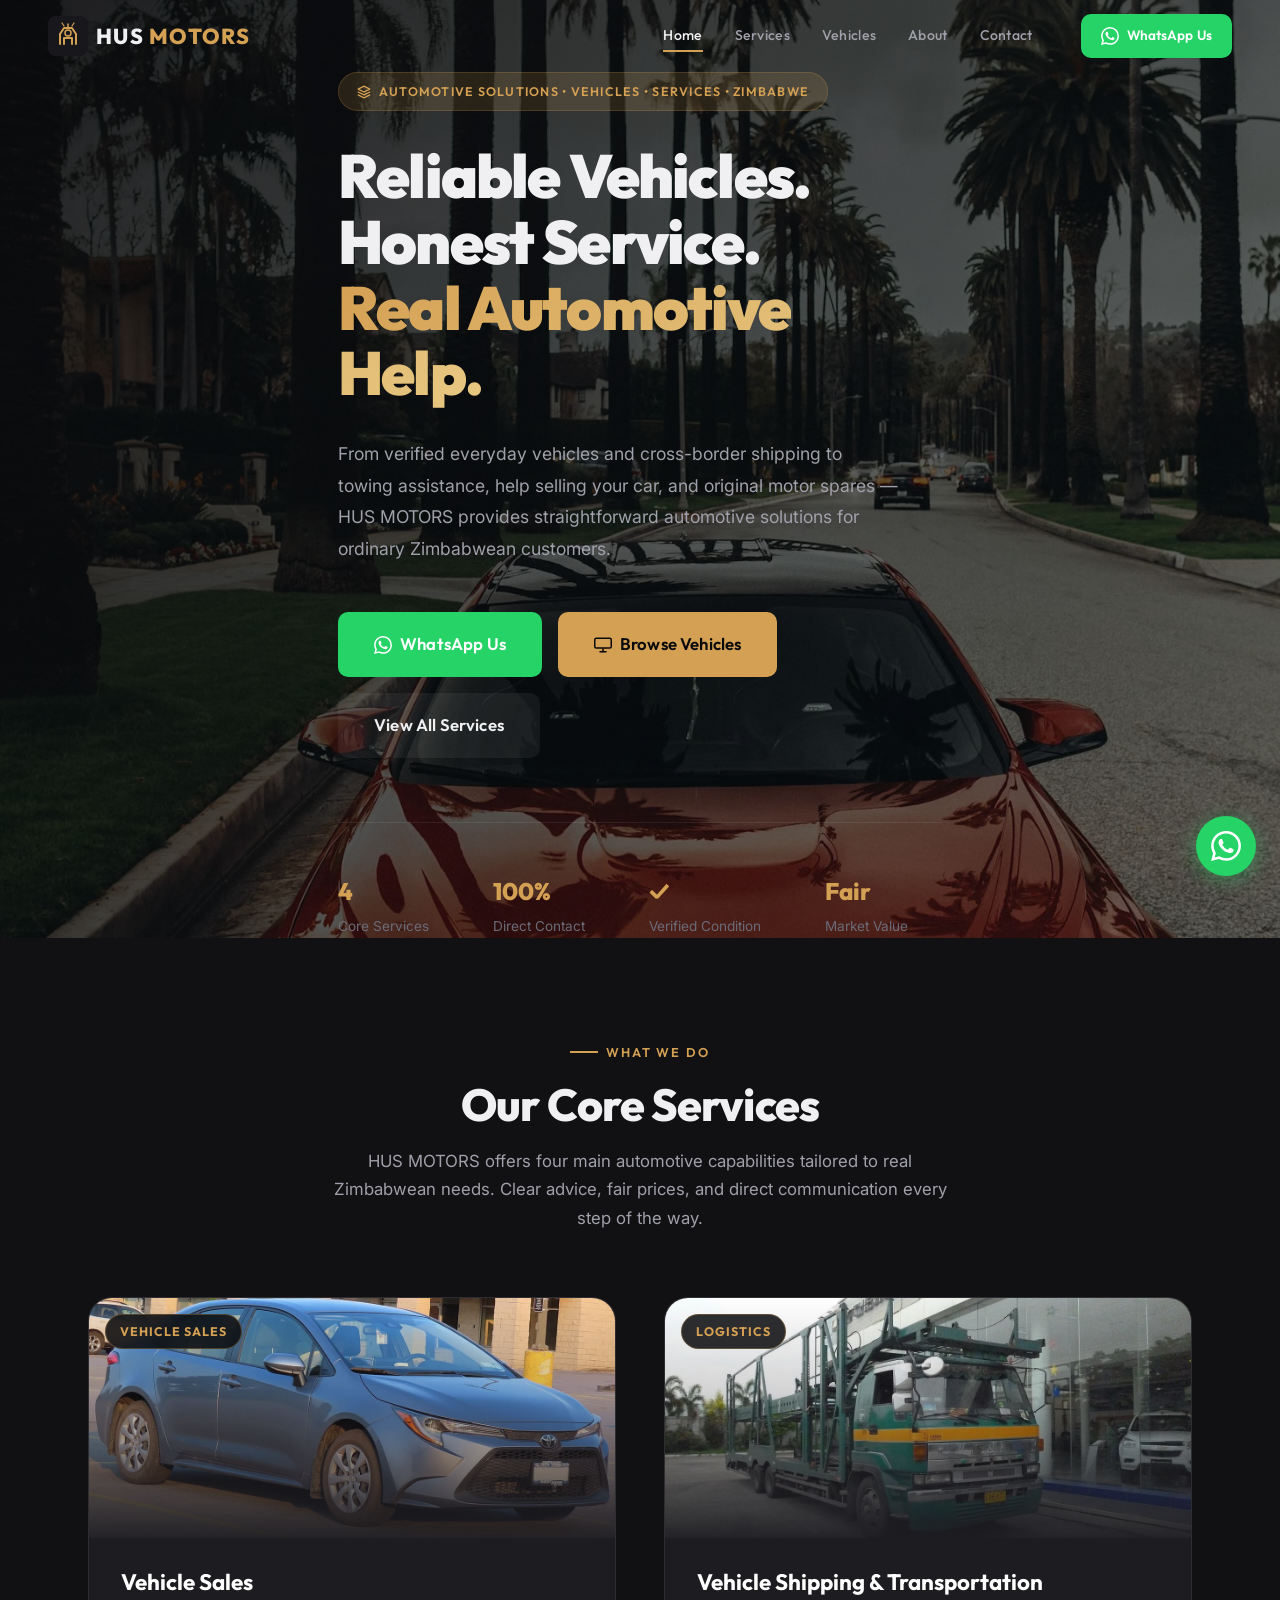
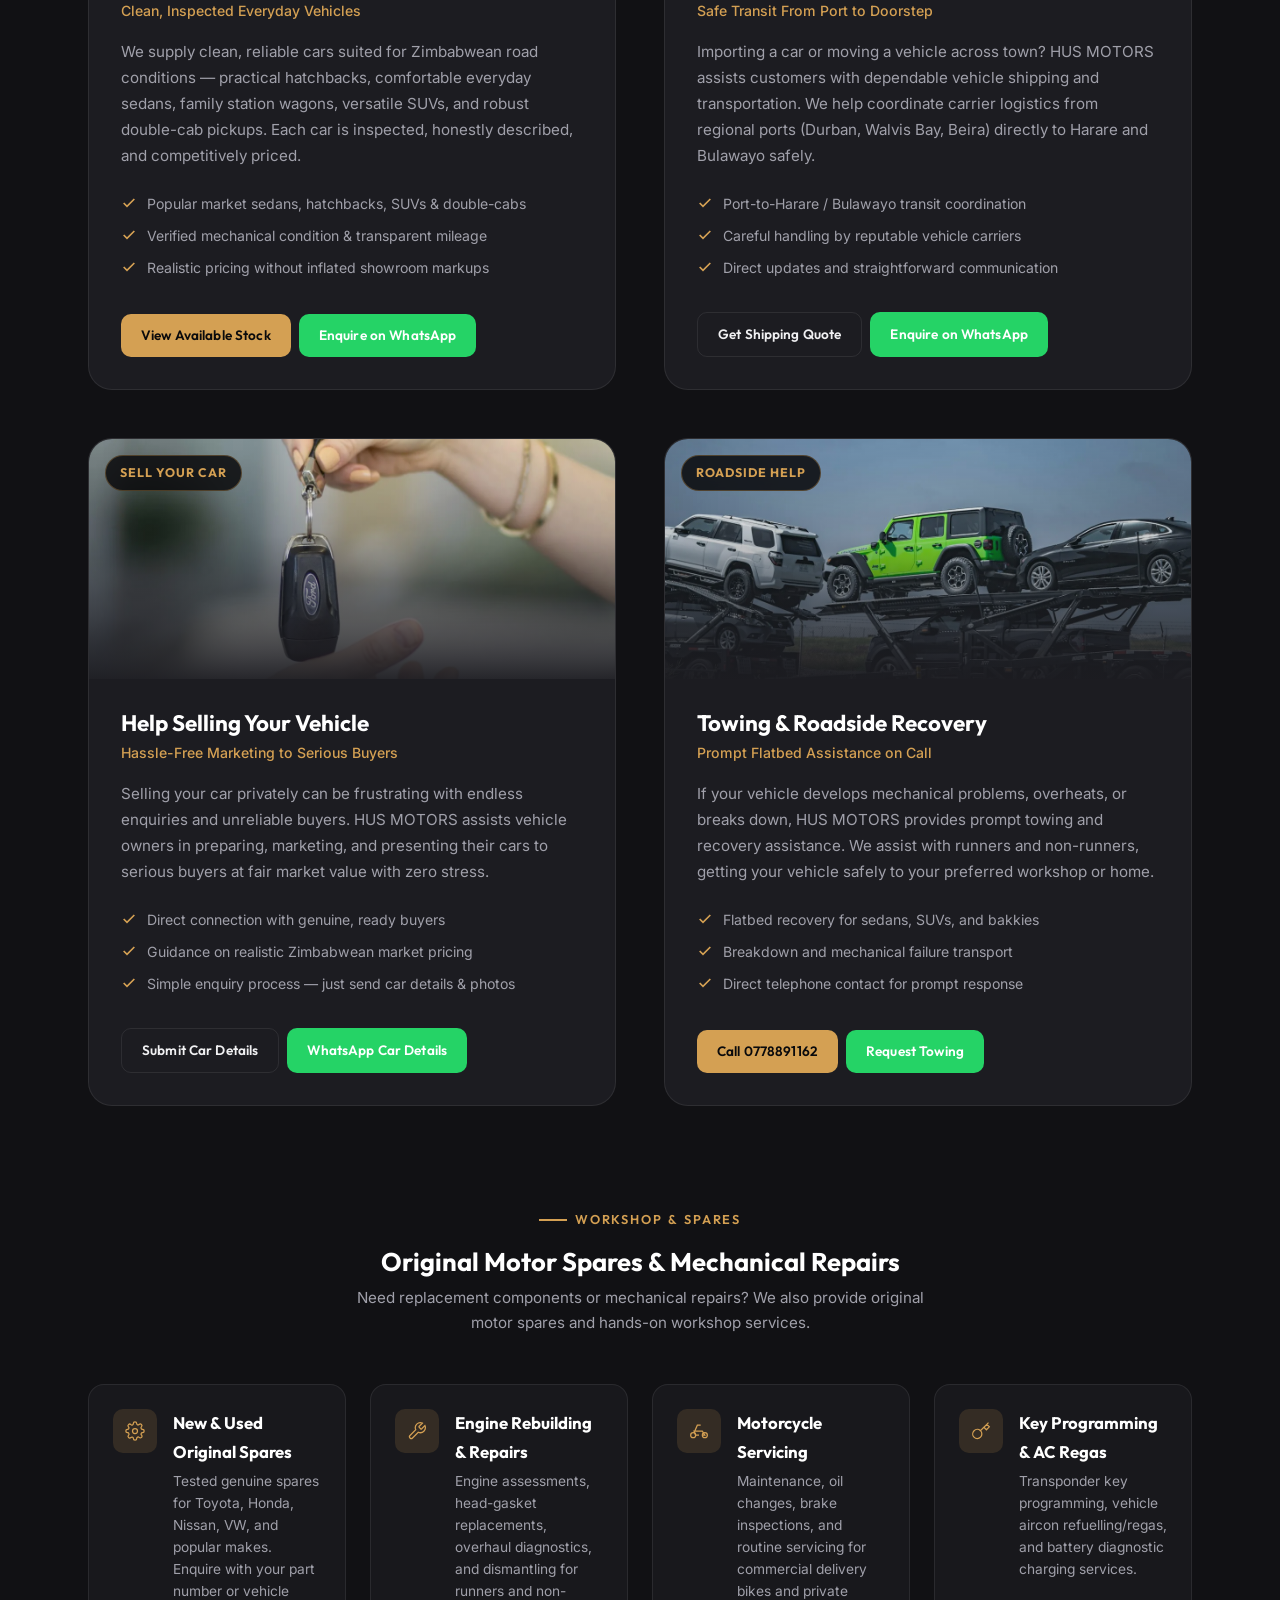
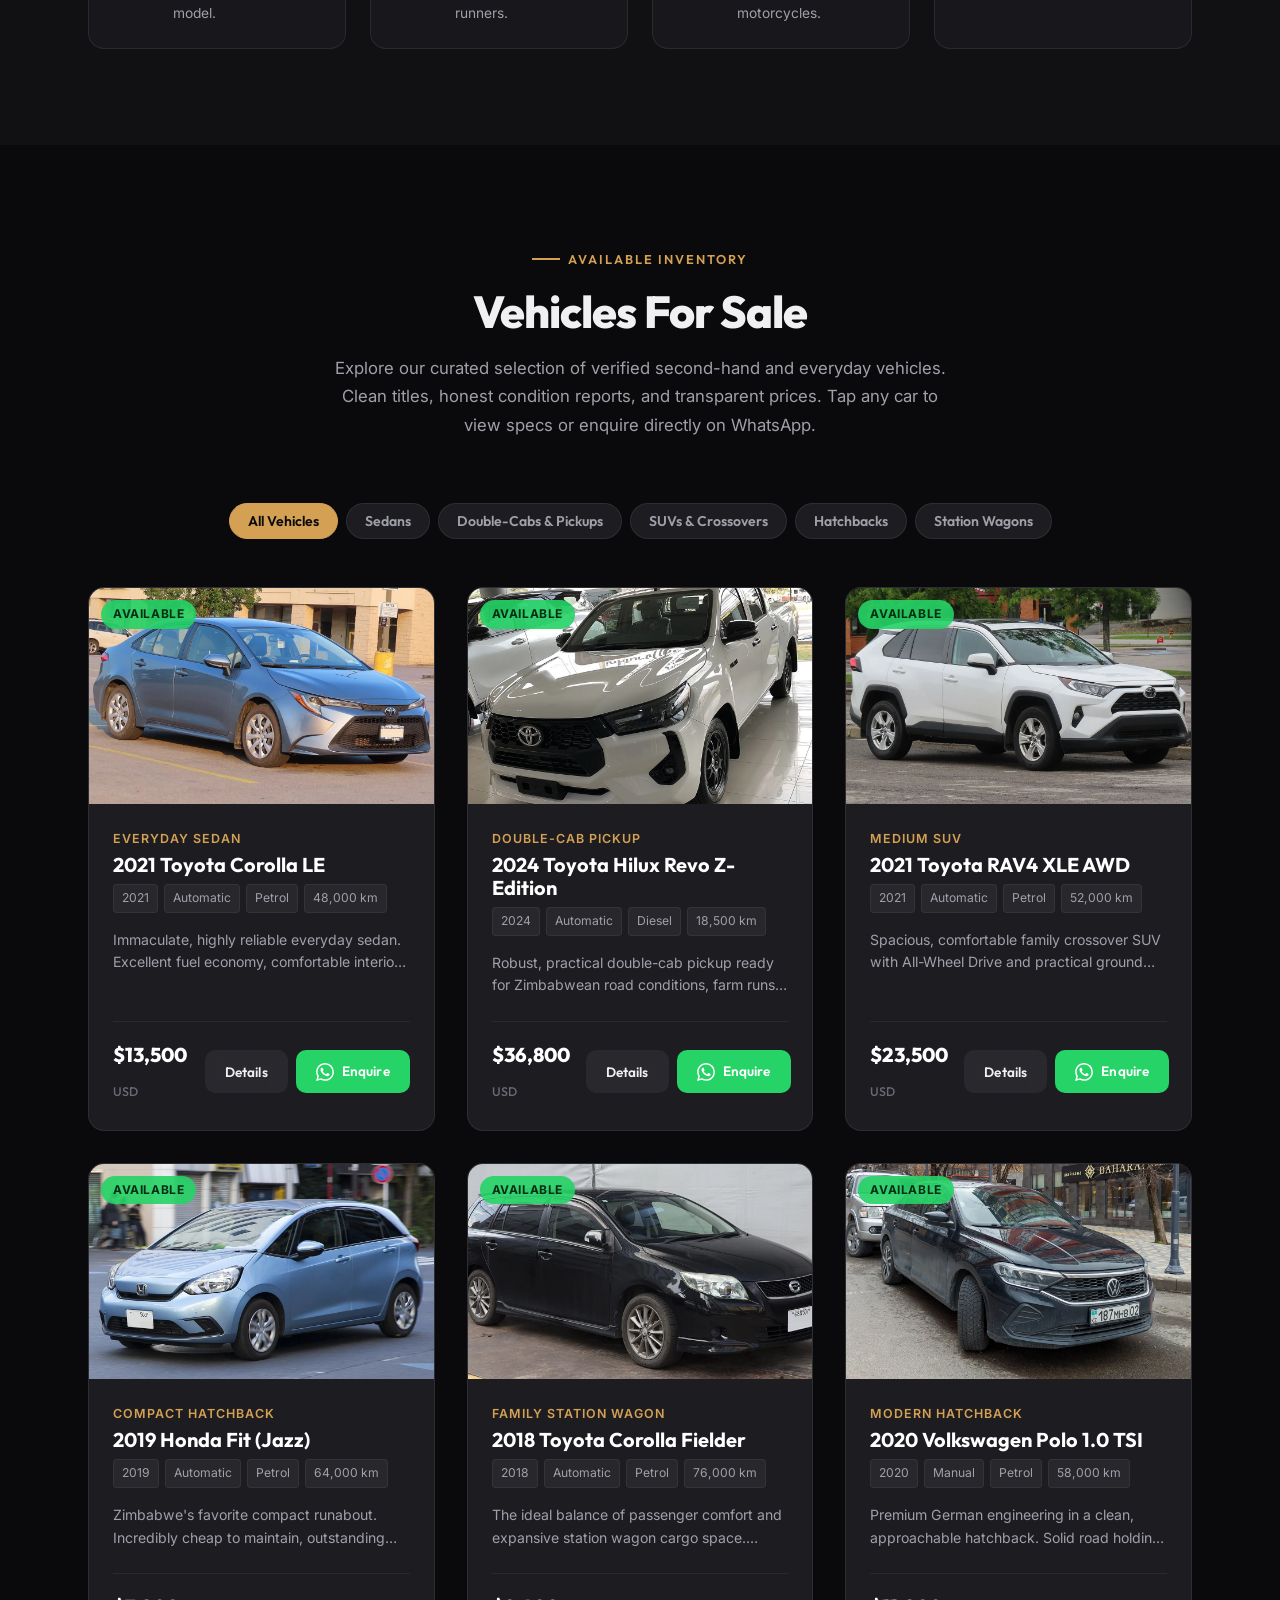
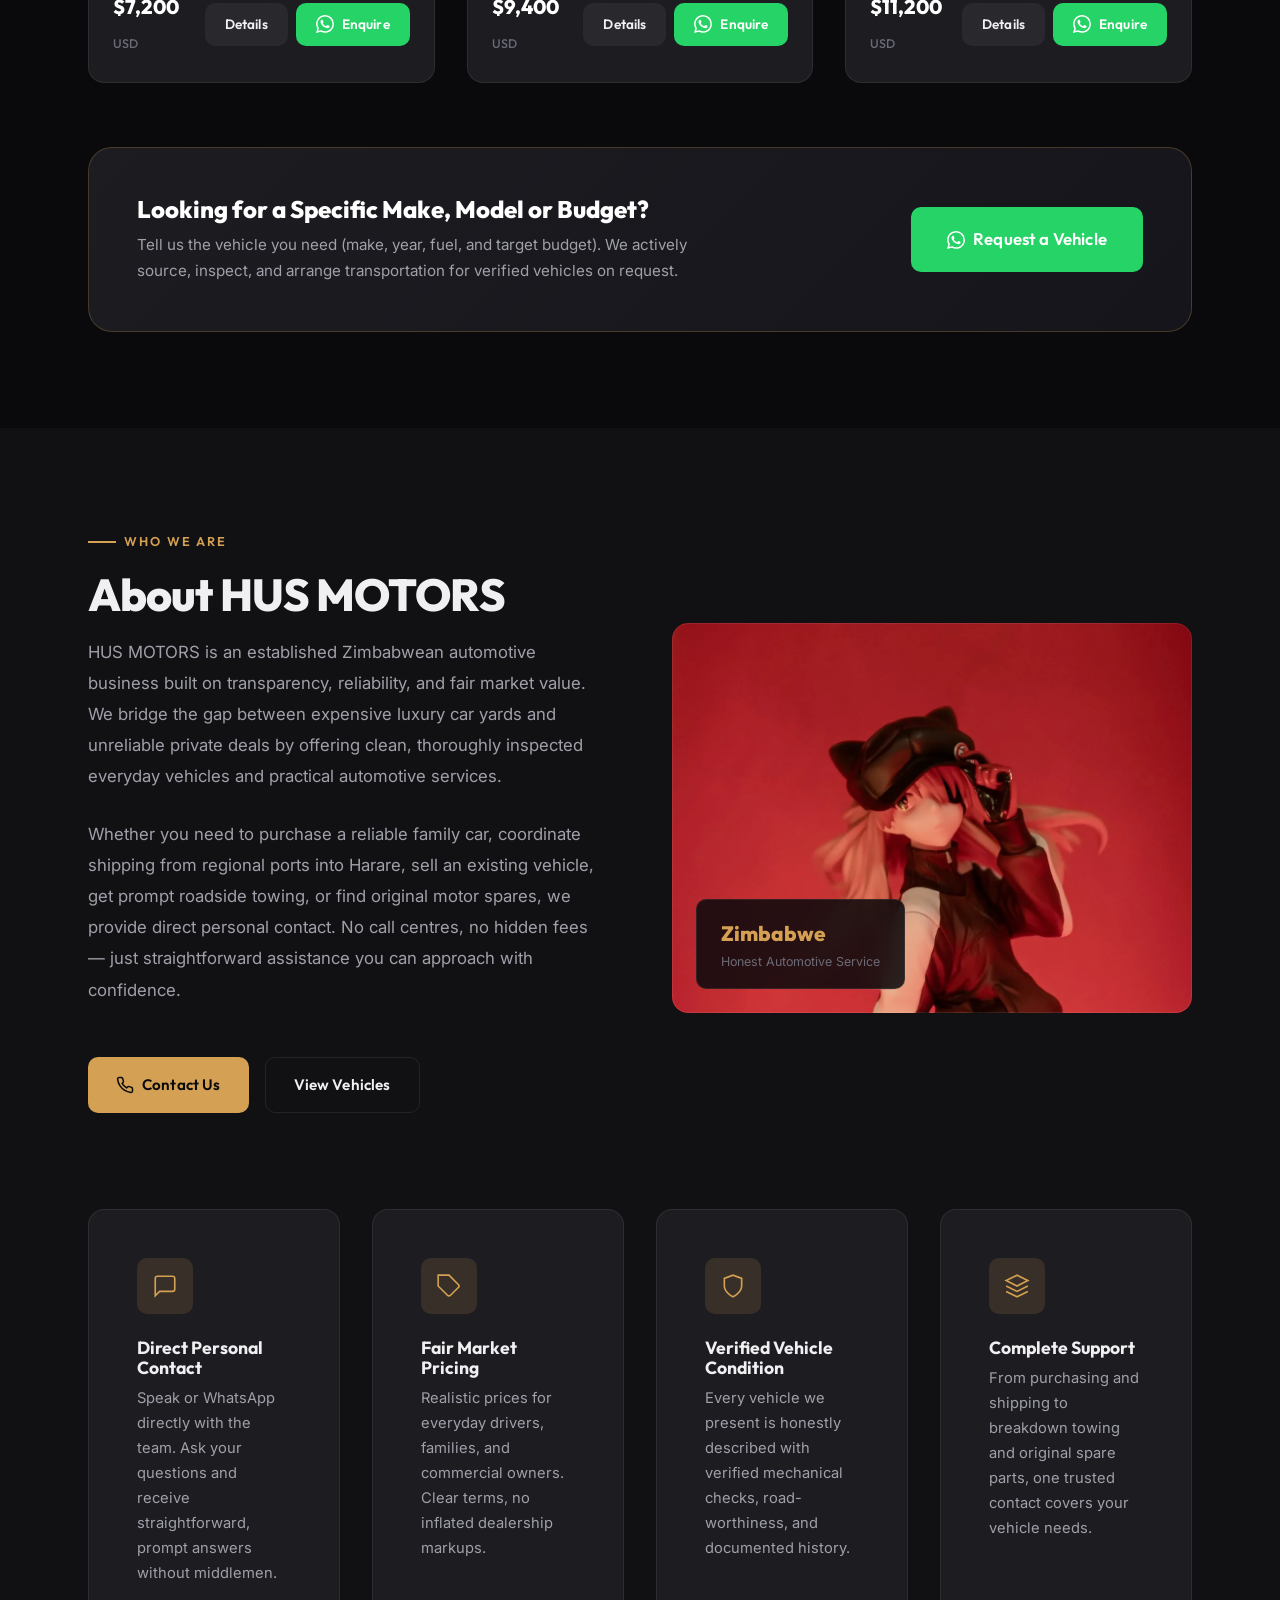
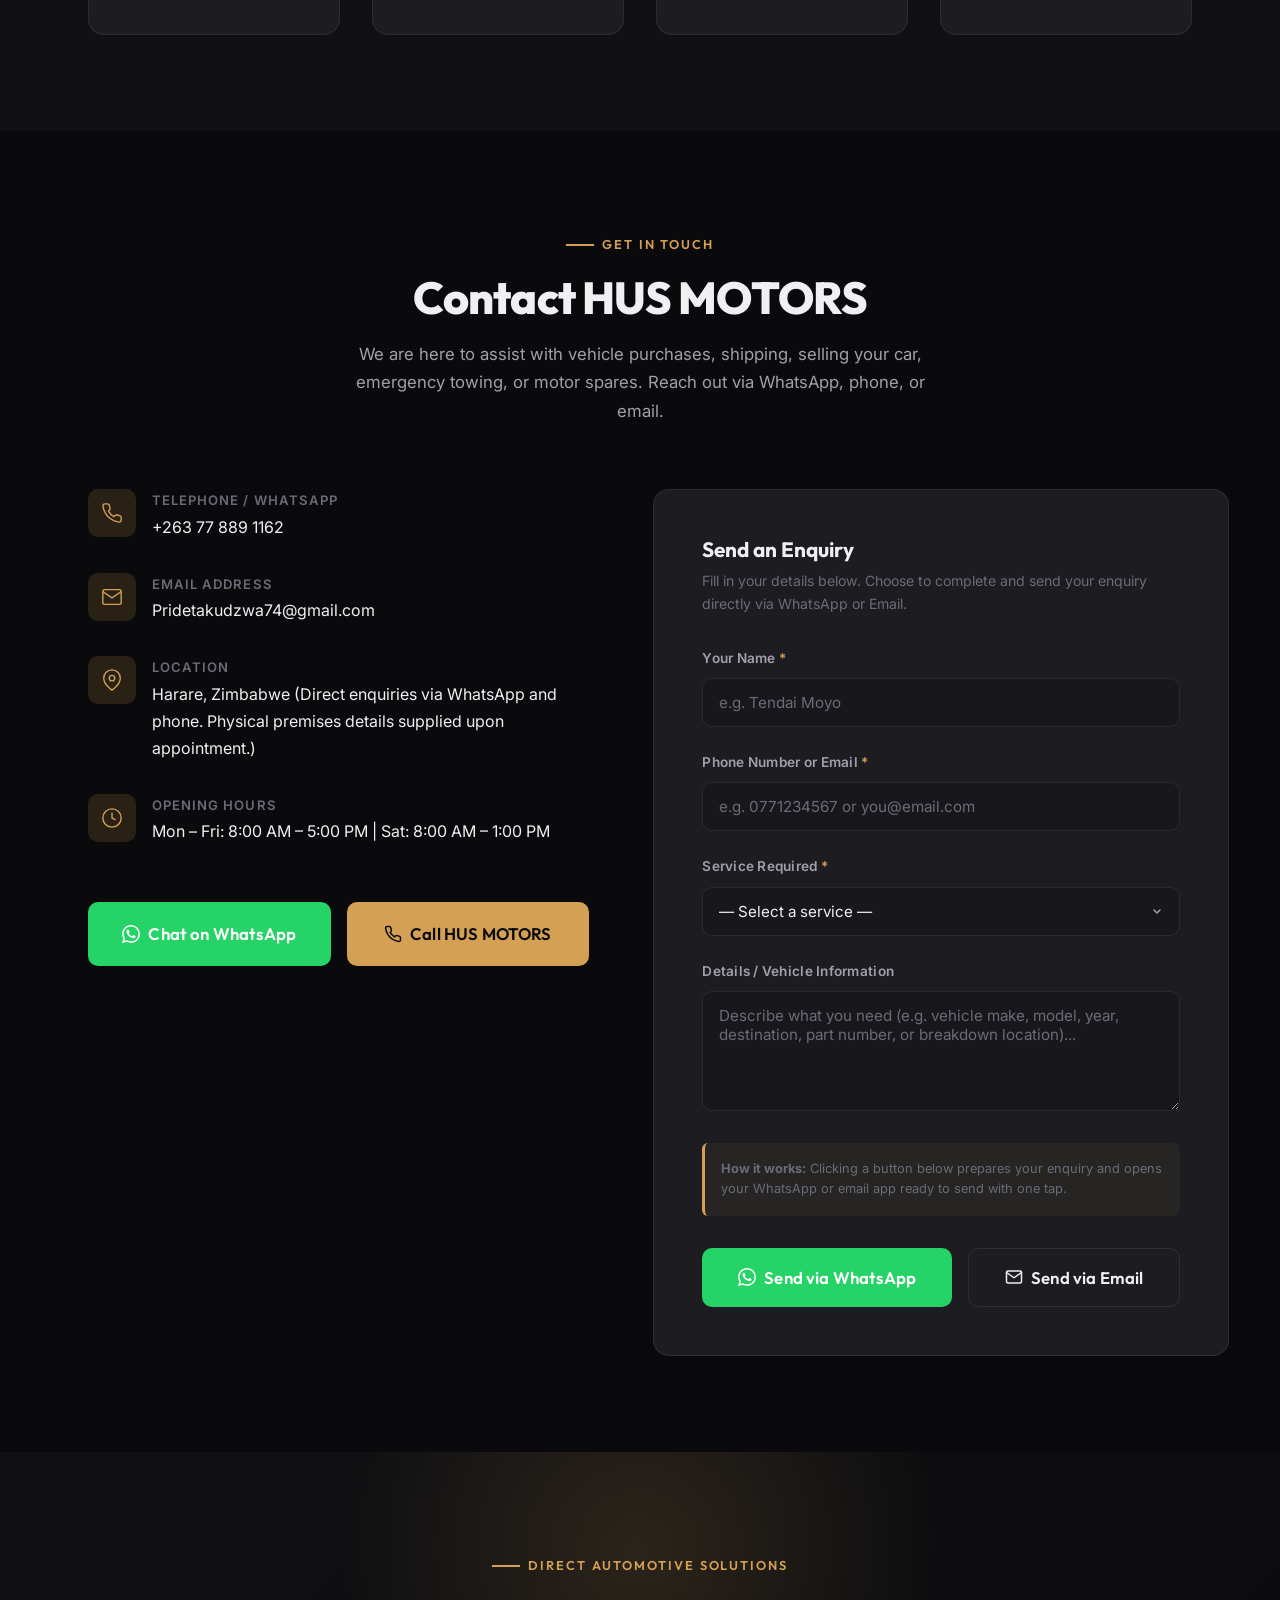
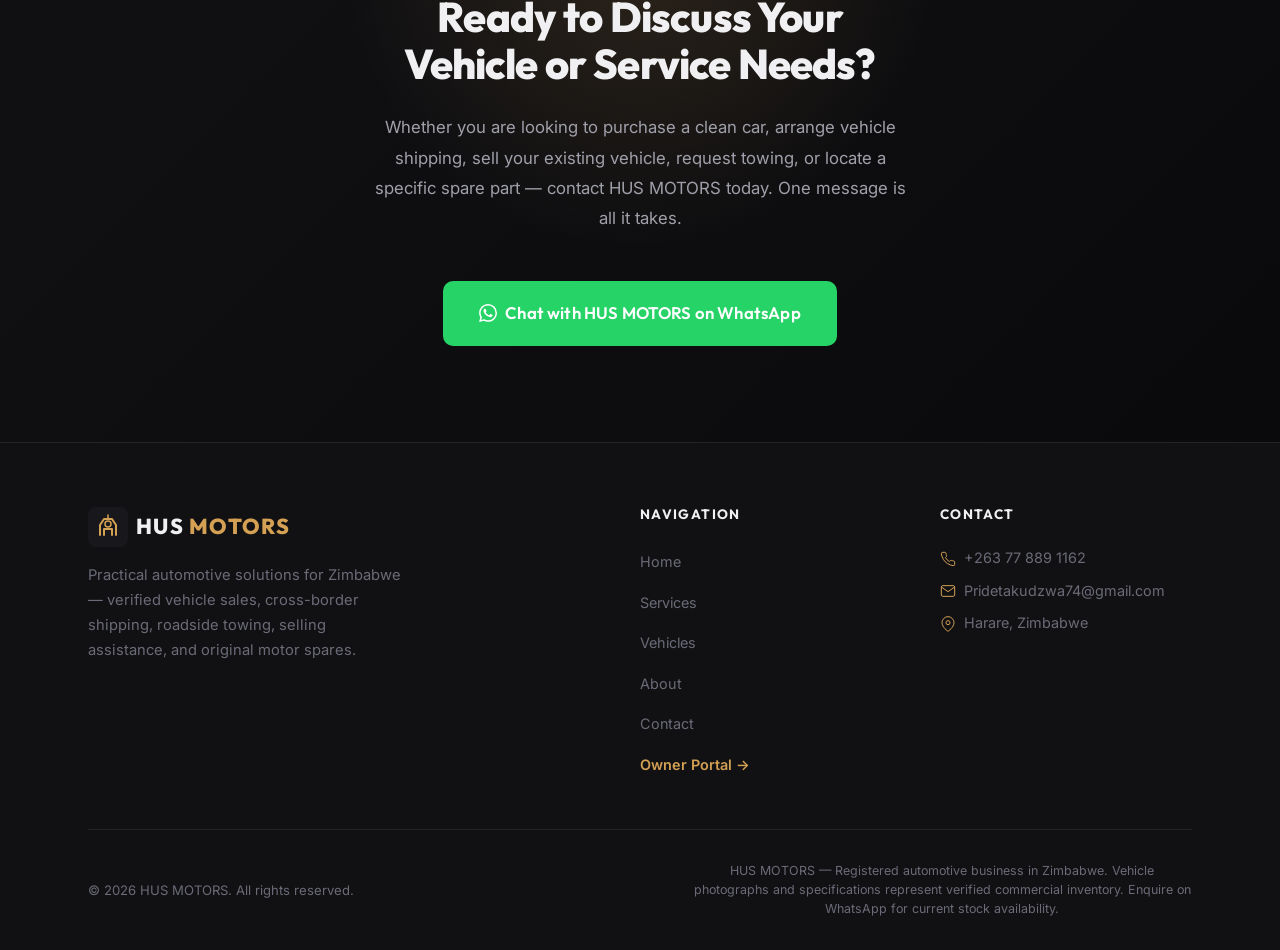
==== commit 84980a03: "Complete HUS MOTORS website redesign: 4 core pillars, vehicle inventory, owner management portal, pe" ====
--- a/index.html
+++ b/index.html
@@ -4,101 +4,100 @@
   <meta charset="UTF-8">
   <meta name="viewport" content="width=device-width, initial-scale=1.0">
 
-  <!-- SEO & Meta -->
-  <title>HUS MOTORS — Motor Spares, Engine Rebuilding & Automotive Services</title>
-  <meta name="description" content="HUS MOTORS offers new and used original motor spares, engine rebuilding and repairs, motorcycle servicing, key programming, air-conditioning refuelling, battery charging, and purchases accident-damaged vehicles. Contact us on WhatsApp.">
+  <!-- SEO & Primary Meta Tags -->
+  <title>HUS MOTORS — Vehicle Sales, Transportation, Towing &amp; Spares | Zimbabwe</title>
+  <meta name="description" content="HUS MOTORS offers quality everyday vehicle sales, vehicle shipping and transportation, help selling your car, prompt towing and roadside recovery, plus original motor spares in Zimbabwe. Direct WhatsApp contact.">
+  <meta name="keywords" content="HUS MOTORS, cars for sale Zimbabwe, vehicle sales Harare, car shipping Zimbabwe, car transportation Harare, towing service Harare, sell my car Zimbabwe, motor spares Harare, Toyota Zimbabwe">
   <meta name="robots" content="index, follow">
   <meta name="theme-color" content="#0a0a0c">
-
-  <!-- Open Graph (WhatsApp/Social sharing) -->
+  <meta name="author" content="HUS MOTORS">
+
+  <!-- Canonical & Social Previews (Open Graph / WhatsApp / Facebook) -->
   <meta property="og:type" content="website">
-  <meta property="og:title" content="HUS MOTORS — Automotive Solutions. Parts You Need. Service You Can Trust.">
-  <meta property="og:description" content="Motor spares, engine rebuilding, motorcycle servicing, key programming, and more — contact HUS MOTORS today.">
+  <meta property="og:site_name" content="HUS MOTORS">
+  <meta property="og:title" content="HUS MOTORS — Quality Vehicles, Shipping, Towing &amp; Automotive Solutions">
+  <meta property="og:description" content="Clean everyday vehicles, vehicle shipping, roadside recovery, help selling your car, and original motor spares in Zimbabwe. Fast direct WhatsApp enquiries.">
   <meta property="og:image" content="assets/images/hero-bg.jpg">
   <meta property="og:locale" content="en_ZW">
 
-  <!-- Favicon (inline SVG as data URI) -->
-  <link rel="icon" type="image/svg+xml" href="data:image/svg+xml,%3Csvg xmlns='http://www.w3.org/2000/svg' viewBox='0 0 32 32'%3E%3Crect width='32' height='32' rx='6' fill='%230a0a0c'/%3E%3Ctext x='16' y='22' text-anchor='middle' font-family='system-ui' font-weight='900' font-size='16' fill='%23d4a053'%3EH%3C/text%3E%3C/svg%3E">
+  <!-- Twitter Cards -->
+  <meta name="twitter:card" content="summary_large_image">
+  <meta name="twitter:title" content="HUS MOTORS — Vehicle Sales, Shipping &amp; Automotive Help">
+  <meta name="twitter:description" content="Quality everyday vehicles, reliable vehicle shipping, prompt towing, and original motor spares across Zimbabwe.">
+  <meta name="twitter:image" content="assets/images/hero-bg.jpg">
+
+  <!-- Favicon -->
+  <link rel="icon" type="image/svg+xml" href="data:image/svg+xml,%3Csvg xmlns='http://www.w3.org/2000/svg' viewBox='0 0 32 32'%3E%3Crect width='32' height='32' rx='6' fill='%230a0a0c'/%3E%3Ctext x='16' y='22' text-anchor='middle' font-family='system-ui, -apple-system, sans-serif' font-weight='900' font-size='16' fill='%23d4a053'%3EH%3C/text%3E%3C/svg%3E">
 
   <!-- Google Fonts Preconnect & Stylesheet -->
   <link rel="preconnect" href="https://fonts.googleapis.com">
   <link rel="preconnect" href="https://fonts.gstatic.com" crossorigin>
-  <link href="https://fonts.googleapis.com/css2?family=Inter:wght@300;400;500;600;700;800;900&family=Outfit:wght@400;500;600;700;800;900&display=swap" rel="stylesheet">
+  <link href="https://fonts.googleapis.com/css2?family=Inter:wght@300;400;500;600;700;800&family=Outfit:wght@400;500;600;700;800;900&display=swap" rel="stylesheet">
 
   <!-- Stylesheet -->
   <link rel="stylesheet" href="assets/css/style.css">
 
-  <!-- JSON-LD Structured Data (Schema.org) -->
+  <!-- Structured Data (Schema.org JSON-LD for AutoDealer & AutomotiveBusiness) -->
   <script type="application/ld+json">
   {
     "@context": "https://schema.org",
-    "@type": "AutoRepair",
+    "@type": "AutoDealer",
     "name": "HUS MOTORS",
     "image": "assets/images/hero-bg.jpg",
-    "telephone": "0778891162",
+    "telephone": "+263778891162",
     "email": "Pridetakudzwa74@gmail.com",
-    "description": "HUS MOTORS offers new and used original motor spares, engine rebuilding, motorcycle servicing, vehicle key programming, air-conditioning refuelling, battery charging, and purchases accident-damaged vehicles.",
+    "address": {
+      "@type": "PostalAddress",
+      "addressLocality": "Harare",
+      "addressCountry": "ZW"
+    },
+    "description": "HUS MOTORS provides vehicle sales, vehicle shipping and transportation, assistance selling private vehicles, towing and roadside recovery, and genuine motor spares in Zimbabwe.",
     "priceRange": "$$",
-    "currenciesAccepted": "USD, ZiG",
-    "openingHoursSpecification": [],
+    "currenciesAccepted": "USD",
+    "paymentAccepted": "Cash, Bank Transfer, USD",
+    "openingHours": "Mo-Fr 08:00-17:00, Sa 08:00-13:00",
     "hasOfferCatalog": {
       "@type": "OfferCatalog",
-      "name": "HUS MOTORS Automotive Services",
+      "name": "HUS MOTORS Services",
       "itemListElement": [
         {
           "@type": "Offer",
           "itemOffered": {
             "@type": "Service",
-            "name": "New & Used Original Motor Spares",
-            "description": "Genuine original new and used automotive spare parts with vehicle stock availability enquiry."
+            "name": "Vehicle Sales",
+            "description": "Clean, inspected everyday sedans, hatchbacks, family wagons, SUVs, and double-cab pickups."
           }
         },
         {
           "@type": "Offer",
           "itemOffered": {
             "@type": "Service",
-            "name": "Accident-Damaged Vehicle Purchases",
-            "description": "Purchasing accident-damaged vehicles, both runners and non-runners."
+            "name": "Vehicle Shipping & Transportation",
+            "description": "Cross-border vehicle transit and port-to-door transportation to Harare and Bulawayo."
           }
         },
         {
           "@type": "Offer",
           "itemOffered": {
             "@type": "Service",
-            "name": "Engine Rebuilding & Repairs",
-            "description": "Dismantling, engine rebuilding, mechanical repairs, and overhaul diagnostics."
+            "name": "Help Selling Customers' Vehicles",
+            "description": "Assisting vehicle owners in marketing and selling their cars to serious buyers at fair market value."
           }
         },
         {
           "@type": "Offer",
           "itemOffered": {
             "@type": "Service",
-            "name": "Motorcycle Servicing",
-            "description": "Comprehensive maintenance, routine servicing, and repairs for all motorcycle models."
+            "name": "Towing & Roadside Recovery",
+            "description": "Prompt flatbed towing and mechanical breakdown assistance across Zimbabwe."
           }
         },
         {
           "@type": "Offer",
           "itemOffered": {
             "@type": "Service",
-            "name": "Vehicle Key Programming",
-            "description": "Automotive transponder and vehicle key programming services."
-          }
-        },
-        {
-          "@type": "Offer",
-          "itemOffered": {
-            "@type": "Service",
-            "name": "Air-Conditioning Refuelling",
-            "description": "Vehicle air-conditioning system testing, diagnosis, and refrigerant refuelling."
-          }
-        },
-        {
-          "@type": "Offer",
-          "itemOffered": {
-            "@type": "Service",
-            "name": "Battery Charging",
-            "description": "Automotive battery testing, charging, and diagnostic assessments."
+            "name": "Original Motor Spares & Workshop Services",
+            "description": "New and tested used motor spares, engine diagnostics, motorcycle servicing, and transponder key programming."
           }
         }
       ]
@@ -118,8 +117,7 @@
     <div class="container container--wide header__inner">
 
       <!-- Logo / Wordmark -->
-      <a href="#" class="logo" aria-label="HUS MOTORS — Home">
-        <!-- SVG Brand Mark — a stylised piston/gear motif -->
+      <a href="#home" class="logo" aria-label="HUS MOTORS — Return to homepage">
         <svg class="logo__mark" viewBox="0 0 40 40" fill="none" xmlns="http://www.w3.org/2000/svg" aria-hidden="true">
           <rect width="40" height="40" rx="8" fill="#18181c"/>
           <path d="M12 28V18L16 12H24L28 18V28" stroke="#d4a053" stroke-width="2" stroke-linecap="round" stroke-linejoin="round"/>
@@ -136,6 +134,7 @@
       <nav class="nav" id="desktop-nav" aria-label="Main navigation">
         <a href="#home"     class="nav__link nav__link--active" id="nav-home">Home</a>
         <a href="#services" class="nav__link" id="nav-services">Services</a>
+        <a href="#vehicles" class="nav__link" id="nav-vehicles">Vehicles</a>
         <a href="#about"    class="nav__link" id="nav-about">About</a>
         <a href="#contact"  class="nav__link" id="nav-contact">Contact</a>
         <a href="#"
@@ -143,13 +142,13 @@
            id="nav-whatsapp-btn"
            target="_blank"
            rel="noopener noreferrer"
-           aria-label="Chat with HUS MOTORS on WhatsApp">
-          <svg viewBox="0 0 24 24" fill="currentColor" aria-hidden="true"><path d="M17.472 14.382c-.297-.149-1.758-.867-2.03-.967-.273-.099-.471-.148-.67.15-.197.297-.767.966-.94 1.164-.173.199-.347.223-.644.075-.297-.15-1.255-.463-2.39-1.475-.883-.788-1.48-1.761-1.653-2.059-.173-.297-.018-.458.13-.606.134-.133.298-.347.446-.52.149-.174.198-.298.298-.497.099-.198.05-.371-.025-.52-.075-.149-.669-1.612-.916-2.207-.242-.579-.487-.5-.669-.51-.173-.008-.371-.01-.57-.01-.198 0-.52.074-.792.372-.272.297-1.04 1.016-1.04 2.479 0 1.462 1.065 2.875 1.213 3.074.149.198 2.096 3.2 5.077 4.487.709.306 1.262.489 1.694.625.712.227 1.36.195 1.871.118.571-.085 1.758-.719 2.006-1.413.248-.694.248-1.289.173-1.413-.074-.124-.272-.198-.57-.347m-5.421 7.403h-.004a9.87 9.87 0 01-5.031-1.378l-.361-.214-3.741.982.998-3.648-.235-.374a9.86 9.86 0 01-1.51-5.26c.001-5.45 4.436-9.884 9.888-9.884 2.64 0 5.122 1.03 6.988 2.898a9.825 9.825 0 012.893 6.994c-.003 5.45-4.437 9.884-9.885 9.884m8.413-18.297A11.815 11.815 0 0012.05 0C5.495 0 .16 5.335.157 11.892c0 2.096.547 4.142 1.588 5.945L.057 24l6.305-1.654a11.882 11.882 0 005.683 1.448h.005c6.554 0 11.89-5.335 11.893-11.893a11.821 11.821 0 00-3.48-8.413z"/></svg>
+           aria-label="Chat directly with HUS MOTORS on WhatsApp">
+          <svg viewBox="0 0 24 24" fill="currentColor" aria-hidden="true" width="16" height="16"><path d="M17.472 14.382c-.297-.149-1.758-.867-2.03-.967-.273-.099-.471-.148-.67.15-.197.297-.767.966-.94 1.164-.173.199-.347.223-.644.075-.297-.15-1.255-.463-2.39-1.475-.883-.788-1.48-1.761-1.653-2.059-.173-.297-.018-.458.13-.606.134-.133.298-.347.446-.52.149-.174.198-.298.298-.497.099-.198.05-.371-.025-.52-.075-.149-.669-1.612-.916-2.207-.242-.579-.487-.5-.669-.51-.173-.008-.371-.01-.57-.01-.198 0-.52.074-.792.372-.272.297-1.04 1.016-1.04 2.479 0 1.462 1.065 2.875 1.213 3.074.149.198 2.096 3.2 5.077 4.487.709.306 1.262.489 1.694.625.712.227 1.36.195 1.871.118.571-.085 1.758-.719 2.006-1.413.248-.694.248-1.289.173-1.413-.074-.124-.272-.198-.57-.347m-5.421 7.403h-.004a9.87 9.87 0 01-5.031-1.378l-.361-.214-3.741.982.998-3.648-.235-.374a9.86 9.86 0 01-1.51-5.26c.001-5.45 4.436-9.884 9.888-9.884 2.64 0 5.122 1.03 6.988 2.898a9.825 9.825 0 012.893 6.994c-.003 5.45-4.437 9.884-9.885 9.884m8.413-18.297A11.815 11.815 0 0012.05 0C5.495 0 .16 5.335.157 11.892c0 2.096.547 4.142 1.588 5.945L.057 24l6.305-1.654a11.882 11.882 0 005.683 1.448h.005c6.554 0 11.89-5.335 11.893-11.893a11.821 11.821 0 00-3.48-8.413z"/></svg>
           WhatsApp Us
         </a>
       </nav>
 
-      <!-- Mobile Menu Toggle -->
+      <!-- Mobile Menu Toggle Button -->
       <button class="menu-toggle" id="menu-toggle" aria-label="Open navigation menu" aria-expanded="false" aria-controls="mobile-nav">
         <span class="menu-toggle__line"></span>
         <span class="menu-toggle__line"></span>
@@ -159,9 +158,10 @@
   </header>
 
   <!-- Mobile Navigation Overlay -->
-  <div class="mobile-nav" id="mobile-nav" role="dialog" aria-label="Navigation menu" aria-hidden="true">
+  <div class="mobile-nav" id="mobile-nav" role="dialog" aria-label="Mobile Navigation Menu" aria-hidden="true">
     <a href="#home"     class="mobile-nav__link" id="mobile-nav-home">Home</a>
     <a href="#services" class="mobile-nav__link" id="mobile-nav-services">Services</a>
+    <a href="#vehicles" class="mobile-nav__link" id="mobile-nav-vehicles">Vehicles</a>
     <a href="#about"    class="mobile-nav__link" id="mobile-nav-about">About</a>
     <a href="#contact"  class="mobile-nav__link" id="mobile-nav-contact">Contact</a>
     <a href="#"
@@ -181,643 +181,752 @@
        ============================================================ -->
   <main id="main">
 
-  <!-- ============================================================
-       A. HERO SECTION
-       ============================================================ -->
-  <section class="hero" id="home">
-    <div class="hero__bg">
-      <img src="assets/images/hero-bg.jpg"
-           alt="Automotive workshop — mechanic working on a vehicle engine"
-           loading="eager"
-           fetchpriority="high"
-           width="1920"
-           height="1080">
-    </div>
-    <div class="container hero__content">
-      <div class="hero__label">
-        <svg width="14" height="14" viewBox="0 0 24 24" fill="none" stroke="currentColor" stroke-width="2" stroke-linecap="round" stroke-linejoin="round" aria-hidden="true"><path d="M12 2L2 7l10 5 10-5-10-5z"/><path d="M2 17l10 5 10-5"/><path d="M2 12l10 5 10-5"/></svg>
-        Automotive Service &amp; Motor Spares
+    <!-- ==========================================================
+         1. HERO SECTION
+         ========================================================== -->
+    <section class="hero" id="home">
+      <div class="hero__bg">
+        <picture>
+          <source srcset="assets/images/hero-bg.webp" type="image/webp">
+          <img src="assets/images/hero-bg.jpg"
+               alt="HUS MOTORS professional automotive workshop and vehicle facility"
+               loading="eager"
+               fetchpriority="high"
+               width="1920"
+               height="1080">
+        </picture>
       </div>
-      <h1 class="hero__title" id="hero-headline">
-        Automotive Solutions.<br>
-        Parts You Need.<br>
-        <span class="highlight">Service You Can Trust.</span>
-      </h1>
-      <p class="hero__description" id="hero-subheadline">
-        From original motor spares to engine rebuilding, motorcycle servicing to key programming — HUS&nbsp;MOTORS is your direct line to practical automotive help.
-      </p>
-      <div class="hero__actions">
+
+      <div class="container hero__content">
+        <div class="hero__label">
+          <svg width="14" height="14" viewBox="0 0 24 24" fill="none" stroke="currentColor" stroke-width="2.2" stroke-linecap="round" stroke-linejoin="round" aria-hidden="true"><path d="M12 2L2 7l10 5 10-5-10-5z"/><path d="M2 17l10 5 10-5"/><path d="M2 12l10 5 10-5"/></svg>
+          Automotive Solutions &bull; Vehicles &bull; Services &bull; Zimbabwe
+        </div>
+
+        <h1 class="hero__title" id="hero-headline">
+          Reliable Vehicles.<br>
+          Honest Service.<br>
+          <span class="highlight">Real Automotive Help.</span>
+        </h1>
+
+        <p class="hero__description" id="hero-subheadline">
+          From verified everyday vehicles and cross-border shipping to towing assistance, help selling your car, and original motor spares — HUS&nbsp;MOTORS provides straightforward automotive solutions for ordinary Zimbabwean customers.
+        </p>
+
+        <div class="hero__actions">
+          <a href="#"
+             class="btn btn--whatsapp btn--lg"
+             id="hero-whatsapp-btn"
+             target="_blank"
+             rel="noopener noreferrer"
+             aria-label="Chat with HUS MOTORS on WhatsApp">
+            <svg viewBox="0 0 24 24" fill="currentColor" aria-hidden="true"><path d="M17.472 14.382c-.297-.149-1.758-.867-2.03-.967-.273-.099-.471-.148-.67.15-.197.297-.767.966-.94 1.164-.173.199-.347.223-.644.075-.297-.15-1.255-.463-2.39-1.475-.883-.788-1.48-1.761-1.653-2.059-.173-.297-.018-.458.13-.606.134-.133.298-.347.446-.52.149-.174.198-.298.298-.497.099-.198.05-.371-.025-.52-.075-.149-.669-1.612-.916-2.207-.242-.579-.487-.5-.669-.51-.173-.008-.371-.01-.57-.01-.198 0-.52.074-.792.372-.272.297-1.04 1.016-1.04 2.479 0 1.462 1.065 2.875 1.213 3.074.149.198 2.096 3.2 5.077 4.487.709.306 1.262.489 1.694.625.712.227 1.36.195 1.871.118.571-.085 1.758-.719 2.006-1.413.248-.694.248-1.289.173-1.413-.074-.124-.272-.198-.57-.347m-5.421 7.403h-.004a9.87 9.87 0 01-5.031-1.378l-.361-.214-3.741.982.998-3.648-.235-.374a9.86 9.86 0 01-1.51-5.26c.001-5.45 4.436-9.884 9.888-9.884 2.64 0 5.122 1.03 6.988 2.898a9.825 9.825 0 012.893 6.994c-.003 5.45-4.437 9.884-9.885 9.884m8.413-18.297A11.815 11.815 0 0012.05 0C5.495 0 .16 5.335.157 11.892c0 2.096.547 4.142 1.588 5.945L.057 24l6.305-1.654a11.882 11.882 0 005.683 1.448h.005c6.554 0 11.89-5.335 11.893-11.893a11.821 11.821 0 00-3.48-8.413z"/></svg>
+            WhatsApp Us
+          </a>
+          <a href="#vehicles" class="btn btn--primary btn--lg">
+            <svg width="18" height="18" viewBox="0 0 24 24" fill="none" stroke="currentColor" stroke-width="2" stroke-linecap="round" stroke-linejoin="round" aria-hidden="true"><rect x="1" y="3" width="22" height="13" rx="2" ry="2"/><line x1="8" y1="21" x2="16" y2="21"/><line x1="12" y1="17" x2="12" y2="21"/></svg>
+            Browse Vehicles
+          </a>
+          <a href="#services" class="btn btn--ghost btn--lg">
+            View All Services
+          </a>
+        </div>
+
+        <div class="hero__stats">
+          <div>
+            <div class="hero__stat-number">4</div>
+            <div class="hero__stat-label">Core Services</div>
+          </div>
+          <div>
+            <div class="hero__stat-number">100%</div>
+            <div class="hero__stat-label">Direct Contact</div>
+          </div>
+          <div>
+            <div class="hero__stat-number">✓</div>
+            <div class="hero__stat-label">Verified Condition</div>
+          </div>
+          <div>
+            <div class="hero__stat-number">Fair</div>
+            <div class="hero__stat-label">Market Value</div>
+          </div>
+        </div>
+      </div>
+    </section>
+
+
+    <!-- ==========================================================
+         2. CORE BUSINESS SERVICES SECTION (The 4 Main Services)
+         ========================================================== -->
+    <section class="section section--darker" id="services">
+      <div class="container">
+        <div class="section__header section__header--center reveal">
+          <div class="section__label">What We Do</div>
+          <h2 class="section__title">Our Core Services</h2>
+          <p class="section__subtitle">
+            HUS MOTORS offers four main automotive capabilities tailored to real Zimbabwean needs. Clear advice, fair prices, and direct communication every step of the way.
+          </p>
+        </div>
+
+        <!-- 4 Core Pillars Grid -->
+        <div class="core-services-grid">
+
+          <!-- Pillar A: Vehicle Sales -->
+          <article class="pillar-card reveal" id="service-vehicle-sales">
+            <div class="pillar-card__media">
+              <picture>
+                <source srcset="assets/images/vehicles/corolla.webp" type="image/webp">
+                <img src="assets/images/vehicles/corolla.jpg" alt="Clean everyday sedan — HUS MOTORS vehicle sales" loading="lazy" width="600" height="375">
+              </picture>
+              <span class="pillar-card__badge">Vehicle Sales</span>
+            </div>
+            <div class="pillar-card__body">
+              <h3 class="pillar-card__title">Vehicle Sales</h3>
+              <div class="pillar-card__subtitle">Clean, Inspected Everyday Vehicles</div>
+              <p class="pillar-card__desc">
+                We supply clean, reliable cars suited for Zimbabwean road conditions — practical hatchbacks, comfortable everyday sedans, family station wagons, versatile SUVs, and robust double-cab pickups. Each car is inspected, honestly described, and competitively priced.
+              </p>
+              <ul class="pillar-card__list">
+                <li>
+                  <svg viewBox="0 0 24 24" fill="none" stroke="currentColor" stroke-width="2.5"><polyline points="20 6 9 17 4 12"/></svg>
+                  Popular market sedans, hatchbacks, SUVs &amp; double-cabs
+                </li>
+                <li>
+                  <svg viewBox="0 0 24 24" fill="none" stroke="currentColor" stroke-width="2.5"><polyline points="20 6 9 17 4 12"/></svg>
+                  Verified mechanical condition &amp; transparent mileage
+                </li>
+                <li>
+                  <svg viewBox="0 0 24 24" fill="none" stroke="currentColor" stroke-width="2.5"><polyline points="20 6 9 17 4 12"/></svg>
+                  Realistic pricing without inflated showroom markups
+                </li>
+              </ul>
+              <div class="pillar-card__actions">
+                <a href="#vehicles" class="btn btn--primary btn--sm">View Available Stock</a>
+                <a href="#" class="btn btn--whatsapp btn--sm" id="service-wa-sales" target="_blank" rel="noopener noreferrer">Enquire on WhatsApp</a>
+              </div>
+            </div>
+          </article>
+
+          <!-- Pillar B: Vehicle Shipping & Transportation -->
+          <article class="pillar-card reveal" id="service-shipping">
+            <div class="pillar-card__media">
+              <picture>
+                <source srcset="assets/images/services/shipping-transport.webp" type="image/webp">
+                <img src="assets/images/services/shipping-transport.jpg" alt="Commercial car carrier truck — vehicle shipping and transportation" loading="lazy" width="600" height="375">
+              </picture>
+              <span class="pillar-card__badge">Logistics</span>
+            </div>
+            <div class="pillar-card__body">
+              <h3 class="pillar-card__title">Vehicle Shipping &amp; Transportation</h3>
+              <div class="pillar-card__subtitle">Safe Transit From Port to Doorstep</div>
+              <p class="pillar-card__desc">
+                Importing a car or moving a vehicle across town? HUS MOTORS assists customers with dependable vehicle shipping and transportation. We help coordinate carrier logistics from regional ports (Durban, Walvis Bay, Beira) directly to Harare and Bulawayo safely.
+              </p>
+              <ul class="pillar-card__list">
+                <li>
+                  <svg viewBox="0 0 24 24" fill="none" stroke="currentColor" stroke-width="2.5"><polyline points="20 6 9 17 4 12"/></svg>
+                  Port-to-Harare / Bulawayo transit coordination
+                </li>
+                <li>
+                  <svg viewBox="0 0 24 24" fill="none" stroke="currentColor" stroke-width="2.5"><polyline points="20 6 9 17 4 12"/></svg>
+                  Careful handling by reputable vehicle carriers
+                </li>
+                <li>
+                  <svg viewBox="0 0 24 24" fill="none" stroke="currentColor" stroke-width="2.5"><polyline points="20 6 9 17 4 12"/></svg>
+                  Direct updates and straightforward communication
+                </li>
+              </ul>
+              <div class="pillar-card__actions">
+                <a href="#contact" class="btn btn--outline btn--sm">Get Shipping Quote</a>
+                <a href="#" class="btn btn--whatsapp btn--sm" id="service-wa-shipping" target="_blank" rel="noopener noreferrer">Enquire on WhatsApp</a>
+              </div>
+            </div>
+          </article>
+
+          <!-- Pillar C: Help Selling Customers' Vehicles -->
+          <article class="pillar-card reveal" id="service-selling">
+            <div class="pillar-card__media">
+              <picture>
+                <source srcset="assets/images/services/sell-your-car.webp" type="image/webp">
+                <img src="assets/images/services/sell-your-car.jpg" alt="Vehicle keys handover — help selling your car" loading="lazy" width="600" height="375">
+              </picture>
+              <span class="pillar-card__badge">Sell Your Car</span>
+            </div>
+            <div class="pillar-card__body">
+              <h3 class="pillar-card__title">Help Selling Your Vehicle</h3>
+              <div class="pillar-card__subtitle">Hassle-Free Marketing to Serious Buyers</div>
+              <p class="pillar-card__desc">
+                Selling your car privately can be frustrating with endless enquiries and unreliable buyers. HUS MOTORS assists vehicle owners in preparing, marketing, and presenting their cars to serious buyers at fair market value with zero stress.
+              </p>
+              <ul class="pillar-card__list">
+                <li>
+                  <svg viewBox="0 0 24 24" fill="none" stroke="currentColor" stroke-width="2.5"><polyline points="20 6 9 17 4 12"/></svg>
+                  Direct connection with genuine, ready buyers
+                </li>
+                <li>
+                  <svg viewBox="0 0 24 24" fill="none" stroke="currentColor" stroke-width="2.5"><polyline points="20 6 9 17 4 12"/></svg>
+                  Guidance on realistic Zimbabwean market pricing
+                </li>
+                <li>
+                  <svg viewBox="0 0 24 24" fill="none" stroke="currentColor" stroke-width="2.5"><polyline points="20 6 9 17 4 12"/></svg>
+                  Simple enquiry process — just send car details &amp; photos
+                </li>
+              </ul>
+              <div class="pillar-card__actions">
+                <a href="#contact" class="btn btn--outline btn--sm">Submit Car Details</a>
+                <a href="#" class="btn btn--whatsapp btn--sm" id="sell-car-whatsapp-btn" target="_blank" rel="noopener noreferrer">WhatsApp Car Details</a>
+              </div>
+            </div>
+          </article>
+
+          <!-- Pillar D: Towing & Roadside Recovery -->
+          <article class="pillar-card reveal" id="service-towing">
+            <div class="pillar-card__media">
+              <picture>
+                <source srcset="assets/images/services/towing-recovery.webp" type="image/webp">
+                <img src="assets/images/services/towing-recovery.jpg" alt="Flatbed recovery tow truck loading vehicle" loading="lazy" width="600" height="375">
+              </picture>
+              <span class="pillar-card__badge">Roadside Help</span>
+            </div>
+            <div class="pillar-card__body">
+              <h3 class="pillar-card__title">Towing &amp; Roadside Recovery</h3>
+              <div class="pillar-card__subtitle">Prompt Flatbed Assistance on Call</div>
+              <p class="pillar-card__desc">
+                If your vehicle develops mechanical problems, overheats, or breaks down, HUS MOTORS provides prompt towing and recovery assistance. We assist with runners and non-runners, getting your vehicle safely to your preferred workshop or home.
+              </p>
+              <ul class="pillar-card__list">
+                <li>
+                  <svg viewBox="0 0 24 24" fill="none" stroke="currentColor" stroke-width="2.5"><polyline points="20 6 9 17 4 12"/></svg>
+                  Flatbed recovery for sedans, SUVs, and bakkies
+                </li>
+                <li>
+                  <svg viewBox="0 0 24 24" fill="none" stroke="currentColor" stroke-width="2.5"><polyline points="20 6 9 17 4 12"/></svg>
+                  Breakdown and mechanical failure transport
+                </li>
+                <li>
+                  <svg viewBox="0 0 24 24" fill="none" stroke="currentColor" stroke-width="2.5"><polyline points="20 6 9 17 4 12"/></svg>
+                  Direct telephone contact for prompt response
+                </li>
+              </ul>
+              <div class="pillar-card__actions">
+                <a href="tel:0778891162" class="btn btn--primary btn--sm" id="towing-call-btn">Call 0778891162</a>
+                <a href="#" class="btn btn--whatsapp btn--sm" id="towing-whatsapp-btn" target="_blank" rel="noopener noreferrer">Request Towing</a>
+              </div>
+            </div>
+          </article>
+
+        </div>
+
+        <!-- Integrated Secondary Services: Workshop & Spares -->
+        <div style="margin-top: var(--space-4xl);" class="reveal">
+          <div style="text-align: center; margin-bottom: var(--space-xl);">
+            <div class="section__label">Workshop &amp; Spares</div>
+            <h3 style="font-family: var(--font-heading); font-size: 1.6rem; color: #fff;">Original Motor Spares &amp; Mechanical Repairs</h3>
+            <p style="color: var(--color-text-secondary); max-width: 600px; margin: 8px auto 0; font-size: 0.95rem;">
+              Need replacement components or mechanical repairs? We also provide original motor spares and hands-on workshop services.
+            </p>
+          </div>
+
+          <div class="workshop-grid">
+            <div class="workshop-card">
+              <div class="workshop-card__icon">
+                <svg viewBox="0 0 24 24" aria-hidden="true"><circle cx="12" cy="12" r="3"/><path d="M19.4 15a1.65 1.65 0 00.33 1.82l.06.06a2 2 0 010 2.83 2 2 0 01-2.83 0l-.06-.06a1.65 1.65 0 00-1.82-.33 1.65 1.65 0 00-1 1.51V21a2 2 0 01-4 0v-.09A1.65 1.65 0 009 19.4a1.65 1.65 0 00-1.82.33l-.06.06a2 2 0 01-2.83-2.83l.06-.06A1.65 1.65 0 004.68 15a1.65 1.65 0 00-1.51-1H3a2 2 0 010-4h.09A1.65 1.65 0 004.6 9a1.65 1.65 0 00-.33-1.82l-.06-.06a2 2 0 012.83-2.83l.06.06A1.65 1.65 0 009 4.68a1.65 1.65 0 001-1.51V3a2 2 0 014 0v.09a1.65 1.65 0 001 1.51 1.65 1.65 0 001.82-.33l.06-.06a2 2 0 012.83 2.83l-.06.06A1.65 1.65 0 0019.4 9a1.65 1.65 0 001.51 1H21a2 2 0 010 4h-.09a1.65 1.65 0 00-1.51 1z"/></svg>
+              </div>
+              <div>
+                <div class="workshop-card__title">New &amp; Used Original Spares</div>
+                <div class="workshop-card__desc">Tested genuine spares for Toyota, Honda, Nissan, VW, and popular makes. Enquire with your part number or vehicle model.</div>
+              </div>
+            </div>
+
+            <div class="workshop-card">
+              <div class="workshop-card__icon">
+                <svg viewBox="0 0 24 24" aria-hidden="true"><path d="M14.7 6.3a1 1 0 000 1.4l1.6 1.6a1 1 0 001.4 0l3.77-3.77a6 6 0 01-7.94 7.94l-6.91 6.91a2.12 2.12 0 01-3-3l6.91-6.91a6 6 0 017.94-7.94l-3.76 3.76z"/></svg>
+              </div>
+              <div>
+                <div class="workshop-card__title">Engine Rebuilding &amp; Repairs</div>
+                <div class="workshop-card__desc">Engine assessments, head-gasket replacements, overhaul diagnostics, and dismantling for runners and non-runners.</div>
+              </div>
+            </div>
+
+            <div class="workshop-card">
+              <div class="workshop-card__icon">
+                <svg viewBox="0 0 24 24" aria-hidden="true"><circle cx="5" cy="17" r="3"/><circle cx="19" cy="17" r="3"/><path d="M12 17H8l-2-5h10l3 5h-3M7 12l3-7h4"/></svg>
+              </div>
+              <div>
+                <div class="workshop-card__title">Motorcycle Servicing</div>
+                <div class="workshop-card__desc">Maintenance, oil changes, brake inspections, and routine servicing for commercial delivery bikes and private motorcycles.</div>
+              </div>
+            </div>
+
+            <div class="workshop-card">
+              <div class="workshop-card__icon">
+                <svg viewBox="0 0 24 24" aria-hidden="true"><path d="M21 2l-2 2m-7.61 7.61a5.5 5.5 0 11-7.778 7.778 5.5 5.5 0 017.777-7.777zm0 0L15.5 7.5m0 0l3 3L22 7l-3-3m-3.5 3.5L19 4"/></svg>
+              </div>
+              <div>
+                <div class="workshop-card__title">Key Programming &amp; AC Regas</div>
+                <div class="workshop-card__desc">Transponder key programming, vehicle aircon refuelling/regas, and battery diagnostic charging services.</div>
+              </div>
+            </div>
+          </div>
+        </div>
+
+      </div>
+    </section>
+
+
+    <!-- ==========================================================
+         3. VEHICLES SHOWCASE & INVENTORY
+         ========================================================== -->
+    <section class="section section--dark" id="vehicles">
+      <div class="container">
+        <div class="section__header section__header--center reveal">
+          <div class="section__label">Available Inventory</div>
+          <h2 class="section__title">Vehicles For Sale</h2>
+          <p class="section__subtitle">
+            Explore our curated selection of verified second-hand and everyday vehicles. Clean titles, honest condition reports, and transparent prices. Tap any car to view specs or enquire directly on WhatsApp.
+          </p>
+        </div>
+
+        <!-- Category Filter Buttons -->
+        <div class="vehicles-filter reveal" role="tablist" aria-label="Vehicle categories">
+          <button type="button" class="filter-btn filter-btn--active" data-category="all">All Vehicles</button>
+          <button type="button" class="filter-btn" data-category="sedan">Sedans</button>
+          <button type="button" class="filter-btn" data-category="double-cab">Double-Cabs &amp; Pickups</button>
+          <button type="button" class="filter-btn" data-category="suv">SUVs &amp; Crossovers</button>
+          <button type="button" class="filter-btn" data-category="hatchback">Hatchbacks</button>
+          <button type="button" class="filter-btn" data-category="wagon">Station Wagons</button>
+        </div>
+
+        <!-- Vehicle Cards Grid (Dynamic JS hydration from src/data/vehicles.js) -->
+        <div class="vehicles-grid" id="vehicles-grid">
+          <!-- Rendered dynamically by assets/js/main.js -->
+        </div>
+
+        <!-- Custom Vehicle Sourcing Banner -->
+        <div class="sourcing-banner reveal">
+          <div>
+            <h3>Looking for a Specific Make, Model or Budget?</h3>
+            <p>
+              Tell us the vehicle you need (make, year, fuel, and target budget). We actively source, inspect, and arrange transportation for verified vehicles on request.
+            </p>
+          </div>
+          <div>
+            <a href="#" class="btn btn--whatsapp btn--lg" id="sourcing-whatsapp-btn" target="_blank" rel="noopener noreferrer">
+              <svg viewBox="0 0 24 24" fill="currentColor" width="20" height="20" aria-hidden="true"><path d="M17.472 14.382c-.297-.149-1.758-.867-2.03-.967-.273-.099-.471-.148-.67.15-.197.297-.767.966-.94 1.164-.173.199-.347.223-.644.075-.297-.15-1.255-.463-2.39-1.475-.883-.788-1.48-1.761-1.653-2.059-.173-.297-.018-.458.13-.606.134-.133.298-.347.446-.52.149-.174.198-.298.298-.497.099-.198.05-.371-.025-.52-.075-.149-.669-1.612-.916-2.207-.242-.579-.487-.5-.669-.51-.173-.008-.371-.01-.57-.01-.198 0-.52.074-.792.372-.272.297-1.04 1.016-1.04 2.479 0 1.462 1.065 2.875 1.213 3.074.149.198 2.096 3.2 5.077 4.487.709.306 1.262.489 1.694.625.712.227 1.36.195 1.871.118.571-.085 1.758-.719 2.006-1.413.248-.694.248-1.289.173-1.413-.074-.124-.272-.198-.57-.347m-5.421 7.403h-.004a9.87 9.87 0 01-5.031-1.378l-.361-.214-3.741.982.998-3.648-.235-.374a9.86 9.86 0 01-1.51-5.26c.001-5.45 4.436-9.884 9.888-9.884 2.64 0 5.122 1.03 6.988 2.898a9.825 9.825 0 012.893 6.994c-.003 5.45-4.437 9.884-9.885 9.884m8.413-18.297A11.815 11.815 0 0012.05 0C5.495 0 .16 5.335.157 11.892c0 2.096.547 4.142 1.588 5.945L.057 24l6.305-1.654a11.882 11.882 0 005.683 1.448h.005c6.554 0 11.89-5.335 11.893-11.893a11.821 11.821 0 00-3.48-8.413z"/></svg>
+              Request a Vehicle
+            </a>
+          </div>
+        </div>
+      </div>
+    </section>
+
+
+    <!-- ==========================================================
+         4. ABOUT SECTION & TRUST PILLARS
+         ========================================================== -->
+    <section class="section section--darker" id="about">
+      <div class="container">
+        <div class="about__grid">
+          <div class="reveal">
+            <div class="section__label">Who We Are</div>
+            <h2 class="section__title">About HUS MOTORS</h2>
+            <p class="about__text" id="about-main-text">
+              HUS MOTORS is an established Zimbabwean automotive business built on transparency, reliability, and fair market value. We bridge the gap between expensive luxury car yards and unreliable private deals by offering clean, thoroughly inspected everyday vehicles and practical automotive services.
+            </p>
+            <br>
+            <p class="about__text">
+              Whether you need to purchase a reliable family car, coordinate shipping from regional ports into Harare, sell an existing vehicle, get prompt roadside towing, or find original motor spares, we provide direct personal contact. No call centres, no hidden fees — just straightforward assistance you can approach with confidence.
+            </p>
+            <br>
+            <div style="display: flex; gap: 1rem; flex-wrap: wrap; margin-top: 1.5rem;">
+              <a href="#contact" class="btn btn--primary" id="about-contact-btn">
+                <svg width="18" height="18" viewBox="0 0 24 24" fill="none" stroke="currentColor" stroke-width="2" stroke-linecap="round" stroke-linejoin="round" aria-hidden="true"><path d="M22 16.92v3a2 2 0 01-2.18 2 19.79 19.79 0 01-8.63-3.07 19.5 19.5 0 01-6-6 19.79 19.79 0 01-3.07-8.67A2 2 0 014.11 2h3a2 2 0 012 1.72 12.84 12.84 0 00.7 2.81 2 2 0 01-.45 2.11L8.09 9.91a16 16 0 006 6l1.27-1.27a2 2 0 012.11-.45 12.84 12.84 0 002.81.7A2 2 0 0122 16.92z"/></svg>
+                Contact Us
+              </a>
+              <a href="#vehicles" class="btn btn--outline" id="about-vehicles-btn">View Vehicles</a>
+            </div>
+          </div>
+
+          <div class="about__image-wrap reveal">
+            <picture>
+              <source srcset="assets/images/services/african-mechanic.webp" type="image/webp">
+              <img src="assets/images/services/african-mechanic.jpg"
+                   alt="Automotive mechanic working on a vehicle in workshop — HUS MOTORS practical automotive knowledge"
+                   loading="lazy"
+                   width="600"
+                   height="450">
+            </picture>
+            <div class="about__badge">
+              <div class="about__badge-number">Zimbabwe</div>
+              <div class="about__badge-label">Honest Automotive Service</div>
+            </div>
+          </div>
+        </div>
+
+        <!-- 4 Pillars of Trust -->
+        <div class="why-grid" style="margin-top: var(--space-4xl);">
+          <div class="why-card reveal">
+            <div class="why-card__icon">
+              <svg viewBox="0 0 24 24" aria-hidden="true"><path d="M21 15a2 2 0 01-2 2H7l-4 4V5a2 2 0 012-2h14a2 2 0 012 2z"/></svg>
+            </div>
+            <h3 class="why-card__title">Direct Personal Contact</h3>
+            <p class="why-card__description">Speak or WhatsApp directly with the team. Ask your questions and receive straightforward, prompt answers without middlemen.</p>
+          </div>
+
+          <div class="why-card reveal">
+            <div class="why-card__icon">
+              <svg viewBox="0 0 24 24" aria-hidden="true"><path d="M20.59 13.41l-7.17 7.17a2 2 0 01-2.83 0L2 12V2h10l8.59 8.59a2 2 0 010 2.82z"/><line x1="7" y1="7" x2="7.01" y2="7"/></svg>
+            </div>
+            <h3 class="why-card__title">Fair Market Pricing</h3>
+            <p class="why-card__description">Realistic prices for everyday drivers, families, and commercial owners. Clear terms, no inflated dealership markups.</p>
+          </div>
+
+          <div class="why-card reveal">
+            <div class="why-card__icon">
+              <svg viewBox="0 0 24 24" aria-hidden="true"><path d="M12 22s8-4 8-10V5l-8-3-8 3v7c0 6 8 10 8 10z"/></svg>
+            </div>
+            <h3 class="why-card__title">Verified Vehicle Condition</h3>
+            <p class="why-card__description">Every vehicle we present is honestly described with verified mechanical checks, road-worthiness, and documented history.</p>
+          </div>
+
+          <div class="why-card reveal">
+            <div class="why-card__icon">
+              <svg viewBox="0 0 24 24" aria-hidden="true"><polygon points="12 2 2 7 12 12 22 7 12 2"/><polyline points="2 17 12 22 22 17"/><polyline points="2 12 12 17 22 12"/></svg>
+            </div>
+            <h3 class="why-card__title">Complete Support</h3>
+            <p class="why-card__description">From purchasing and shipping to breakdown towing and original spare parts, one trusted contact covers your vehicle needs.</p>
+          </div>
+        </div>
+
+      </div>
+    </section>
+
+
+    <!-- ==========================================================
+         5. CONTACT & FAST ENQUIRY SECTION
+         ========================================================== -->
+    <section class="section section--dark" id="contact">
+      <div class="container">
+        <div class="section__header section__header--center reveal">
+          <div class="section__label">Get In Touch</div>
+          <h2 class="section__title">Contact HUS MOTORS</h2>
+          <p class="section__subtitle">
+            We are here to assist with vehicle purchases, shipping, selling your car, emergency towing, or motor spares. Reach out via WhatsApp, phone, or email.
+          </p>
+        </div>
+
+        <div class="contact__grid">
+
+          <!-- Contact Channels Info -->
+          <div class="contact__info reveal">
+            <div class="contact__item">
+              <div class="contact__item-icon">
+                <svg viewBox="0 0 24 24" aria-hidden="true"><path d="M22 16.92v3a2 2 0 01-2.18 2 19.79 19.79 0 01-8.63-3.07 19.5 19.5 0 01-6-6 19.79 19.79 0 01-3.07-8.67A2 2 0 014.11 2h3a2 2 0 012 1.72 12.84 12.84 0 00.7 2.81 2 2 0 01-.45 2.11L8.09 9.91a16 16 0 006 6l1.27-1.27a2 2 0 012.11-.45 12.84 12.84 0 002.81.7A2 2 0 0122 16.92z"/></svg>
+              </div>
+              <div>
+                <div class="contact__item-label">Telephone / WhatsApp</div>
+                <div class="contact__item-value">
+                  <a href="tel:0778891162" id="contact-phone-link">+263 77 889 1162</a>
+                </div>
+              </div>
+            </div>
+
+            <div class="contact__item">
+              <div class="contact__item-icon">
+                <svg viewBox="0 0 24 24" aria-hidden="true"><path d="M4 4h16c1.1 0 2 .9 2 2v12c0 1.1-.9 2-2 2H4c-1.1 0-2-.9-2-2V6c0-1.1.9-2 2-2z"/><polyline points="22,6 12,13 2,6"/></svg>
+              </div>
+              <div>
+                <div class="contact__item-label">Email Address</div>
+                <div class="contact__item-value">
+                  <a href="mailto:Pridetakudzwa74@gmail.com" id="contact-email-link">Pridetakudzwa74@gmail.com</a>
+                </div>
+              </div>
+            </div>
+
+            <div class="contact__item" id="contact-location-item">
+              <div class="contact__item-icon">
+                <svg viewBox="0 0 24 24" aria-hidden="true"><path d="M21 10c0 7-9 13-9 13s-9-6-9-13a9 9 0 0118 0z"/><circle cx="12" cy="10" r="3"/></svg>
+              </div>
+              <div>
+                <div class="contact__item-label">Location</div>
+                <div class="contact__item-value" id="contact-address-text">Harare, Zimbabwe</div>
+              </div>
+            </div>
+
+            <div class="contact__item" id="contact-hours-item">
+              <div class="contact__item-icon">
+                <svg viewBox="0 0 24 24" aria-hidden="true"><circle cx="12" cy="12" r="10"/><polyline points="12 6 12 12 16 14"/></svg>
+              </div>
+              <div>
+                <div class="contact__item-label">Opening Hours</div>
+                <div class="contact__item-value" id="contact-hours-text">Mon – Fri: 8:00 AM – 5:00 PM | Sat: 8:00 AM – 1:00 PM</div>
+              </div>
+            </div>
+
+            <div class="contact__buttons">
+              <a href="#"
+                 class="btn btn--whatsapp btn--lg btn--full"
+                 id="contact-whatsapp-btn"
+                 target="_blank"
+                 rel="noopener noreferrer"
+                 aria-label="Chat with HUS MOTORS on WhatsApp">
+                <svg viewBox="0 0 24 24" fill="currentColor" width="20" height="20" aria-hidden="true"><path d="M17.472 14.382c-.297-.149-1.758-.867-2.03-.967-.273-.099-.471-.148-.67.15-.197.297-.767.966-.94 1.164-.173.199-.347.223-.644.075-.297-.15-1.255-.463-2.39-1.475-.883-.788-1.48-1.761-1.653-2.059-.173-.297-.018-.458.13-.606.134-.133.298-.347.446-.52.149-.174.198-.298.298-.497.099-.198.05-.371-.025-.52-.075-.149-.669-1.612-.916-2.207-.242-.579-.487-.5-.669-.51-.173-.008-.371-.01-.57-.01-.198 0-.52.074-.792.372-.272.297-1.04 1.016-1.04 2.479 0 1.462 1.065 2.875 1.213 3.074.149.198 2.096 3.2 5.077 4.487.709.306 1.262.489 1.694.625.712.227 1.36.195 1.871.118.571-.085 1.758-.719 2.006-1.413.248-.694.248-1.289.173-1.413-.074-.124-.272-.198-.57-.347m-5.421 7.403h-.004a9.87 9.87 0 01-5.031-1.378l-.361-.214-3.741.982.998-3.648-.235-.374a9.86 9.86 0 01-1.51-5.26c.001-5.45 4.436-9.884 9.888-9.884 2.64 0 5.122 1.03 6.988 2.898a9.825 9.825 0 012.893 6.994c-.003 5.45-4.437 9.884-9.885 9.884m8.413-18.297A11.815 11.815 0 0012.05 0C5.495 0 .16 5.335.157 11.892c0 2.096.547 4.142 1.588 5.945L.057 24l6.305-1.654a11.882 11.882 0 005.683 1.448h.005c6.554 0 11.89-5.335 11.893-11.893a11.821 11.821 0 00-3.48-8.413z"/></svg>
+                Chat on WhatsApp
+              </a>
+              <a href="tel:0778891162"
+                 class="btn btn--primary btn--lg btn--full"
+                 id="contact-call-btn"
+                 aria-label="Call HUS MOTORS directly">
+                <svg width="18" height="18" viewBox="0 0 24 24" fill="none" stroke="currentColor" stroke-width="2" stroke-linecap="round" stroke-linejoin="round" aria-hidden="true"><path d="M22 16.92v3a2 2 0 01-2.18 2 19.79 19.79 0 01-8.63-3.07 19.5 19.5 0 01-6-6 19.79 19.79 0 01-3.07-8.67A2 2 0 014.11 2h3a2 2 0 012 1.72 12.84 12.84 0 00.7 2.81 2 2 0 01-.45 2.11L8.09 9.91a16 16 0 006 6l1.27-1.27a2 2 0 012.11-.45 12.84 12.84 0 002.81.7A2 2 0 0122 16.92z"/></svg>
+                Call HUS MOTORS
+              </a>
+            </div>
+          </div>
+
+          <!-- Fast Interactive Enquiry Form -->
+          <div class="form reveal" id="enquiry-form-container">
+            <h3 class="form__title">Send an Enquiry</h3>
+            <p class="form__subtitle">
+              Fill in your details below. Choose to complete and send your enquiry directly via WhatsApp or Email.
+            </p>
+
+            <form id="enquiry-form" novalidate>
+              <div class="form__group">
+                <label for="form-name" class="form__label form__label--required">Your Name</label>
+                <input type="text"
+                       id="form-name"
+                       name="name"
+                       class="form__input"
+                       placeholder="e.g. Tendai Moyo"
+                       required
+                       maxlength="100"
+                       autocomplete="name">
+                <div class="form__error" id="form-name-error" role="alert">Please enter your name.</div>
+              </div>
+
+              <div class="form__group">
+                <label for="form-contact" class="form__label form__label--required">Phone Number or Email</label>
+                <input type="text"
+                       id="form-contact"
+                       name="contact"
+                       class="form__input"
+                       placeholder="e.g. 0771234567 or you@email.com"
+                       required
+                       maxlength="120"
+                       autocomplete="tel">
+                <div class="form__error" id="form-contact-error" role="alert">Please enter your phone number or email.</div>
+              </div>
+
+              <div class="form__group">
+                <label for="form-service" class="form__label form__label--required">Service Required</label>
+                <select id="form-service" name="service" class="form__select" required>
+                  <option value="">— Select a service —</option>
+                  <option value="Vehicle Purchase">Vehicle Purchase (Browse or request stock)</option>
+                  <option value="Vehicle Shipping & Transportation">Vehicle Shipping &amp; Transportation</option>
+                  <option value="Help Selling My Vehicle">Help Selling My Vehicle</option>
+                  <option value="Towing & Roadside Recovery">Towing &amp; Roadside Recovery</option>
+                  <option value="Motor Spares Enquiry">New &amp; Used Motor Spares</option>
+                  <option value="Engine Repair / Mechanical Work">Engine Rebuilding &amp; Repairs</option>
+                  <option value="Motorcycle Servicing">Motorcycle Servicing</option>
+                  <option value="Key Programming / Aircon / Battery">Key Programming, AC Regas or Battery</option>
+                  <option value="General Enquiry">General Automotive Enquiry</option>
+                </select>
+                <div class="form__error" id="form-service-error" role="alert">Please select what you need assistance with.</div>
+              </div>
+
+              <div class="form__group">
+                <label for="form-message" class="form__label">Details / Vehicle Information</label>
+                <textarea id="form-message"
+                          name="message"
+                          class="form__textarea"
+                          placeholder="Describe what you need (e.g. vehicle make, model, year, destination, part number, or breakdown location)..."
+                          maxlength="1000"
+                          rows="4"></textarea>
+              </div>
+
+              <div class="form__note">
+                <strong>How it works:</strong> Clicking a button below prepares your enquiry and opens your WhatsApp or email app ready to send with one tap.
+              </div>
+
+              <div class="form__actions">
+                <button type="button"
+                        class="btn btn--whatsapp btn--lg"
+                        id="form-send-whatsapp"
+                        aria-label="Send enquiry via WhatsApp">
+                  <svg viewBox="0 0 24 24" fill="currentColor" width="18" height="18" aria-hidden="true"><path d="M17.472 14.382c-.297-.149-1.758-.867-2.03-.967-.273-.099-.471-.148-.67.15-.197.297-.767.966-.94 1.164-.173.199-.347.223-.644.075-.297-.15-1.255-.463-2.39-1.475-.883-.788-1.48-1.761-1.653-2.059-.173-.297-.018-.458.13-.606.134-.133.298-.347.446-.52.149-.174.198-.298.298-.497.099-.198.05-.371-.025-.52-.075-.149-.669-1.612-.916-2.207-.242-.579-.487-.5-.669-.51-.173-.008-.371-.01-.57-.01-.198 0-.52.074-.792.372-.272.297-1.04 1.016-1.04 2.479 0 1.462 1.065 2.875 1.213 3.074.149.198 2.096 3.2 5.077 4.487.709.306 1.262.489 1.694.625.712.227 1.36.195 1.871.118.571-.085 1.758-.719 2.006-1.413.248-.694.248-1.289.173-1.413-.074-.124-.272-.198-.57-.347m-5.421 7.403h-.004a9.87 9.87 0 01-5.031-1.378l-.361-.214-3.741.982.998-3.648-.235-.374a9.86 9.86 0 01-1.51-5.26c.001-5.45 4.436-9.884 9.888-9.884 2.64 0 5.122 1.03 6.988 2.898a9.825 9.825 0 012.893 6.994c-.003 5.45-4.437 9.884-9.885 9.884m8.413-18.297A11.815 11.815 0 0012.05 0C5.495 0 .16 5.335.157 11.892c0 2.096.547 4.142 1.588 5.945L.057 24l6.305-1.654a11.882 11.882 0 005.683 1.448h.005c6.554 0 11.89-5.335 11.893-11.893a11.821 11.821 0 00-3.48-8.413z"/></svg>
+                  Send via WhatsApp
+                </button>
+                <button type="button"
+                        class="btn btn--outline btn--lg"
+                        id="form-send-email"
+                        aria-label="Send enquiry via Email">
+                  <svg width="18" height="18" viewBox="0 0 24 24" fill="none" stroke="currentColor" stroke-width="2" stroke-linecap="round" stroke-linejoin="round" aria-hidden="true"><path d="M4 4h16c1.1 0 2 .9 2 2v12c0 1.1-.9 2-2 2H4c-1.1 0-2-.9-2-2V6c0-1.1.9-2 2-2z"/><polyline points="22,6 12,13 2,6"/></svg>
+                  Send via Email
+                </button>
+              </div>
+            </form>
+          </div>
+
+        </div>
+      </div>
+    </section>
+
+
+    <!-- ==========================================================
+         6. FINAL CALL TO ACTION BANNER
+         ========================================================== -->
+    <section class="cta-banner" id="cta">
+      <div class="container cta-banner__content reveal">
+        <div class="section__label">Direct Automotive Solutions</div>
+        <h2 class="cta-banner__title" id="cta-heading">
+          Ready to Discuss Your Vehicle or Service Needs?
+        </h2>
+        <p class="cta-banner__text" id="cta-text">
+          Whether you are looking to purchase a clean car, arrange vehicle shipping, sell your existing vehicle, request towing, or locate a specific spare part — contact HUS&nbsp;MOTORS today. One message is all it takes.
+        </p>
         <a href="#"
            class="btn btn--whatsapp btn--lg"
-           id="hero-whatsapp-btn"
+           id="cta-whatsapp-btn"
            target="_blank"
            rel="noopener noreferrer"
-           aria-label="Chat with HUS MOTORS on WhatsApp">
-          <svg viewBox="0 0 24 24" fill="currentColor" aria-hidden="true"><path d="M17.472 14.382c-.297-.149-1.758-.867-2.03-.967-.273-.099-.471-.148-.67.15-.197.297-.767.966-.94 1.164-.173.199-.347.223-.644.075-.297-.15-1.255-.463-2.39-1.475-.883-.788-1.48-1.761-1.653-2.059-.173-.297-.018-.458.13-.606.134-.133.298-.347.446-.52.149-.174.198-.298.298-.497.099-.198.05-.371-.025-.52-.075-.149-.669-1.612-.916-2.207-.242-.579-.487-.5-.669-.51-.173-.008-.371-.01-.57-.01-.198 0-.52.074-.792.372-.272.297-1.04 1.016-1.04 2.479 0 1.462 1.065 2.875 1.213 3.074.149.198 2.096 3.2 5.077 4.487.709.306 1.262.489 1.694.625.712.227 1.36.195 1.871.118.571-.085 1.758-.719 2.006-1.413.248-.694.248-1.289.173-1.413-.074-.124-.272-.198-.57-.347m-5.421 7.403h-.004a9.87 9.87 0 01-5.031-1.378l-.361-.214-3.741.982.998-3.648-.235-.374a9.86 9.86 0 01-1.51-5.26c.001-5.45 4.436-9.884 9.888-9.884 2.64 0 5.122 1.03 6.988 2.898a9.825 9.825 0 012.893 6.994c-.003 5.45-4.437 9.884-9.885 9.884m8.413-18.297A11.815 11.815 0 0012.05 0C5.495 0 .16 5.335.157 11.892c0 2.096.547 4.142 1.588 5.945L.057 24l6.305-1.654a11.882 11.882 0 005.683 1.448h.005c6.554 0 11.89-5.335 11.893-11.893a11.821 11.821 0 00-3.48-8.413z"/></svg>
-          WhatsApp Us
-        </a>
-        <a href="#services" class="btn btn--ghost btn--lg" id="hero-services-btn">
-          <svg width="18" height="18" viewBox="0 0 24 24" fill="none" stroke="currentColor" stroke-width="2" stroke-linecap="round" stroke-linejoin="round" aria-hidden="true"><circle cx="12" cy="12" r="3"/><path d="M19.4 15a1.65 1.65 0 00.33 1.82l.06.06a2 2 0 010 2.83 2 2 0 01-2.83 0l-.06-.06a1.65 1.65 0 00-1.82-.33 1.65 1.65 0 00-1 1.51V21a2 2 0 01-4 0v-.09A1.65 1.65 0 009 19.4a1.65 1.65 0 00-1.82.33l-.06.06a2 2 0 01-2.83-2.83l.06-.06A1.65 1.65 0 004.68 15a1.65 1.65 0 00-1.51-1H3a2 2 0 010-4h.09A1.65 1.65 0 004.6 9a1.65 1.65 0 00-.33-1.82l-.06-.06a2 2 0 012.83-2.83l.06.06A1.65 1.65 0 009 4.68a1.65 1.65 0 001-1.51V3a2 2 0 014 0v.09a1.65 1.65 0 001 1.51 1.65 1.65 0 001.82-.33l.06-.06a2 2 0 012.83 2.83l-.06.06A1.65 1.65 0 0019.4 9a1.65 1.65 0 001.51 1H21a2 2 0 010 4h-.09a1.65 1.65 0 00-1.51 1z"/></svg>
-          View Our Services
+           aria-label="Send HUS MOTORS a message on WhatsApp">
+          <svg viewBox="0 0 24 24" fill="currentColor" width="20" height="20" aria-hidden="true"><path d="M17.472 14.382c-.297-.149-1.758-.867-2.03-.967-.273-.099-.471-.148-.67.15-.197.297-.767.966-.94 1.164-.173.199-.347.223-.644.075-.297-.15-1.255-.463-2.39-1.475-.883-.788-1.48-1.761-1.653-2.059-.173-.297-.018-.458.13-.606.134-.133.298-.347.446-.52.149-.174.198-.298.298-.497.099-.198.05-.371-.025-.52-.075-.149-.669-1.612-.916-2.207-.242-.579-.487-.5-.669-.51-.173-.008-.371-.01-.57-.01-.198 0-.52.074-.792.372-.272.297-1.04 1.016-1.04 2.479 0 1.462 1.065 2.875 1.213 3.074.149.198 2.096 3.2 5.077 4.487.709.306 1.262.489 1.694.625.712.227 1.36.195 1.871.118.571-.085 1.758-.719 2.006-1.413.248-.694.248-1.289.173-1.413-.074-.124-.272-.198-.57-.347m-5.421 7.403h-.004a9.87 9.87 0 01-5.031-1.378l-.361-.214-3.741.982.998-3.648-.235-.374a9.86 9.86 0 01-1.51-5.26c.001-5.45 4.436-9.884 9.888-9.884 2.64 0 5.122 1.03 6.988 2.898a9.825 9.825 0 012.893 6.994c-.003 5.45-4.437 9.884-9.885 9.884m8.413-18.297A11.815 11.815 0 0012.05 0C5.495 0 .16 5.335.157 11.892c0 2.096.547 4.142 1.588 5.945L.057 24l6.305-1.654a11.882 11.882 0 005.683 1.448h.005c6.554 0 11.89-5.335 11.893-11.893a11.821 11.821 0 00-3.48-8.413z"/></svg>
+          Chat with HUS MOTORS on WhatsApp
         </a>
       </div>
-
-      <div class="hero__stats">
-        <div>
-          <div class="hero__stat-number">7</div>
-          <div class="hero__stat-label">Core Services</div>
-        </div>
-        <div>
-          <div class="hero__stat-number">1</div>
-          <div class="hero__stat-label">WhatsApp Away</div>
-        </div>
-        <div>
-          <div class="hero__stat-number">✓</div>
-          <div class="hero__stat-label">Original Spares</div>
+    </section>
+
+  </main>
+
+
+  <!-- ============================================================
+       VEHICLE DETAILS MODAL (ACCESSIBLE POPUP)
+       ============================================================ -->
+  <div class="v-modal-overlay" id="vehicle-details-modal" role="dialog" aria-modal="true" aria-labelledby="v-modal-title">
+    <div class="v-modal-box">
+      <button type="button" class="v-modal-close" onclick="closeVehicleDetails()" aria-label="Close vehicle details">
+        &times;
+      </button>
+
+      <img src="" alt="" id="v-modal-img" class="v-modal-img">
+
+      <div class="v-modal-content">
+        <div style="display: flex; justify-content: space-between; align-items: flex-start; flex-wrap: wrap; gap: 10px; margin-bottom: 12px;">
+          <div>
+            <div id="v-modal-category" style="color: var(--color-accent); font-size: 0.82rem; font-weight: 700; text-transform: uppercase; letter-spacing: 0.08em;"></div>
+            <h3 id="v-modal-title" style="font-family: var(--font-heading); font-size: 1.6rem; color: #fff; margin-top: 2px;"></h3>
+          </div>
+          <div id="v-modal-price" style="font-family: var(--font-heading); font-size: 1.6rem; font-weight: 800; color: #fff;"></div>
+        </div>
+
+        <p id="v-modal-desc" style="color: var(--color-text-secondary); line-height: 1.7; font-size: 0.95rem; margin-bottom: 16px;"></p>
+
+        <!-- Specifications Grid -->
+        <div class="v-modal-grid">
+          <div>
+            <div class="v-modal-stat-label">Year</div>
+            <div class="v-modal-stat-value" id="v-modal-year"></div>
+          </div>
+          <div>
+            <div class="v-modal-stat-label">Mileage</div>
+            <div class="v-modal-stat-value" id="v-modal-mileage"></div>
+          </div>
+          <div>
+            <div class="v-modal-stat-label">Transmission</div>
+            <div class="v-modal-stat-value" id="v-modal-trans"></div>
+          </div>
+          <div>
+            <div class="v-modal-stat-label">Fuel Type</div>
+            <div class="v-modal-stat-value" id="v-modal-fuel"></div>
+          </div>
+          <div>
+            <div class="v-modal-stat-label">Engine</div>
+            <div class="v-modal-stat-value" id="v-modal-engine"></div>
+          </div>
+          <div>
+            <div class="v-modal-stat-label">Color</div>
+            <div class="v-modal-stat-value" id="v-modal-color"></div>
+          </div>
+        </div>
+
+        <div style="margin-bottom: 20px;">
+          <h4 style="font-size: 0.95rem; font-weight: 700; color: #fff; margin-bottom: 10px;">Vehicle Highlights &amp; Equipment</h4>
+          <ul id="v-modal-features" style="list-style: none; padding: 0; margin: 0;"></ul>
+        </div>
+
+        <div style="display: flex; gap: 12px; flex-wrap: wrap; margin-top: 20px; padding-top: 16px; border-top: 1px solid var(--color-border);">
+          <a href="#" class="btn btn--whatsapp btn--lg" id="v-modal-whatsapp-btn" target="_blank" rel="noopener noreferrer" style="flex: 1;">
+            <svg viewBox="0 0 24 24" fill="currentColor" width="18" height="18" aria-hidden="true"><path d="M17.472 14.382c-.297-.149-1.758-.867-2.03-.967-.273-.099-.471-.148-.67.15-.197.297-.767.966-.94 1.164-.173.199-.347.223-.644.075-.297-.15-1.255-.463-2.39-1.475-.883-.788-1.48-1.761-1.653-2.059-.173-.297-.018-.458.13-.606.134-.133.298-.347.446-.52.149-.174.198-.298.298-.497.099-.198.05-.371-.025-.52-.075-.149-.669-1.612-.916-2.207-.242-.579-.487-.5-.669-.51-.173-.008-.371-.01-.57-.01-.198 0-.52.074-.792.372-.272.297-1.04 1.016-1.04 2.479 0 1.462 1.065 2.875 1.213 3.074.149.198 2.096 3.2 5.077 4.487.709.306 1.262.489 1.694.625.712.227 1.36.195 1.871.118.571-.085 1.758-.719 2.006-1.413.248-.694.248-1.289.173-1.413-.074-.124-.272-.198-.57-.347m-5.421 7.403h-.004a9.87 9.87 0 01-5.031-1.378l-.361-.214-3.741.982.998-3.648-.235-.374a9.86 9.86 0 01-1.51-5.26c.001-5.45 4.436-9.884 9.888-9.884 2.64 0 5.122 1.03 6.988 2.898a9.825 9.825 0 012.893 6.994c-.003 5.45-4.437 9.884-9.885 9.884m8.413-18.297A11.815 11.815 0 0012.05 0C5.495 0 .16 5.335.157 11.892c0 2.096.547 4.142 1.588 5.945L.057 24l6.305-1.654a11.882 11.882 0 005.683 1.448h.005c6.554 0 11.89-5.335 11.893-11.893a11.821 11.821 0 00-3.48-8.413z"/></svg>
+            Enquire on WhatsApp
+          </a>
+          <button type="button" class="btn btn--ghost" onclick="closeVehicleDetails()">Close</button>
         </div>
       </div>
     </div>
-  </section>
+  </div>
 
 
   <!-- ============================================================
-       C. SERVICES SECTION
-       ============================================================ -->
-  <section class="section section--darker" id="services">
-    <div class="container">
-      <div class="section__header section__header--center reveal">
-        <div class="section__label">What We Offer</div>
-        <h2 class="section__title">Our Services</h2>
-        <p class="section__subtitle">
-          HUS MOTORS provides a focused range of automotive services and motor spares. Tap any service to enquire directly on WhatsApp.
-        </p>
-      </div>
-
-      <div class="services-grid" id="services-grid">
-
-        <!-- Service 1: Motor Spares -->
-        <article class="service-card reveal" id="card-motor-spares">
-          <div class="service-card__image">
-            <img src="assets/images/motor-spares.jpg"
-                 alt="Assorted new and used original motor spares — pistons, gears, gaskets"
-                 loading="lazy"
-                 width="600"
-                 height="400">
-            <div class="service-card__icon">
-              <svg viewBox="0 0 24 24" aria-hidden="true"><circle cx="12" cy="12" r="3"/><path d="M19.4 15a1.65 1.65 0 00.33 1.82l.06.06a2 2 0 010 2.83 2 2 0 01-2.83 0l-.06-.06a1.65 1.65 0 00-1.82-.33 1.65 1.65 0 00-1 1.51V21a2 2 0 01-4 0v-.09A1.65 1.65 0 009 19.4a1.65 1.65 0 00-1.82.33l-.06.06a2 2 0 01-2.83-2.83l.06-.06A1.65 1.65 0 004.68 15a1.65 1.65 0 00-1.51-1H3a2 2 0 010-4h.09A1.65 1.65 0 004.6 9a1.65 1.65 0 00-.33-1.82l-.06-.06a2 2 0 012.83-2.83l.06.06A1.65 1.65 0 009 4.68a1.65 1.65 0 001-1.51V3a2 2 0 014 0v.09a1.65 1.65 0 001 1.51 1.65 1.65 0 001.82-.33l.06-.06a2 2 0 012.83 2.83l-.06.06A1.65 1.65 0 0019.4 9a1.65 1.65 0 001.51 1H21a2 2 0 010 4h-.09a1.65 1.65 0 00-1.51 1z" stroke="currentColor" fill="none" stroke-width="1.5"/></svg>
-            </div>
-          </div>
-          <div class="service-card__body">
-            <h3 class="service-card__title">New &amp; Used Original Motor Spares</h3>
-            <p class="service-card__description">
-              HUS MOTORS sells new and used original motor spares. If you are looking for a specific part, get in touch with your vehicle details and we will let you know what is available. Availability varies — enquire to check stock for your make and model.
-            </p>
-            <a href="#"
-               class="service-card__cta"
-               data-service="motor-spares"
-               target="_blank"
-               rel="noopener noreferrer"
-               aria-label="Enquire about motor spares on WhatsApp">
-              <svg viewBox="0 0 24 24" aria-hidden="true"><path d="M17.472 14.382c-.297-.149-1.758-.867-2.03-.967-.273-.099-.471-.148-.67.15-.197.297-.767.966-.94 1.164-.173.199-.347.223-.644.075-.297-.15-1.255-.463-2.39-1.475-.883-.788-1.48-1.761-1.653-2.059-.173-.297-.018-.458.13-.606.134-.133.298-.347.446-.52.149-.174.198-.298.298-.497.099-.198.05-.371-.025-.52-.075-.149-.669-1.612-.916-2.207-.242-.579-.487-.5-.669-.51-.173-.008-.371-.01-.57-.01-.198 0-.52.074-.792.372-.272.297-1.04 1.016-1.04 2.479 0 1.462 1.065 2.875 1.213 3.074.149.198 2.096 3.2 5.077 4.487.709.306 1.262.489 1.694.625.712.227 1.36.195 1.871.118.571-.085 1.758-.719 2.006-1.413.248-.694.248-1.289.173-1.413-.074-.124-.272-.198-.57-.347m-5.421 7.403h-.004a9.87 9.87 0 01-5.031-1.378l-.361-.214-3.741.982.998-3.648-.235-.374a9.86 9.86 0 01-1.51-5.26c.001-5.45 4.436-9.884 9.888-9.884 2.64 0 5.122 1.03 6.988 2.898a9.825 9.825 0 012.893 6.994c-.003 5.45-4.437 9.884-9.885 9.884m8.413-18.297A11.815 11.815 0 0012.05 0C5.495 0 .16 5.335.157 11.892c0 2.096.547 4.142 1.588 5.945L.057 24l6.305-1.654a11.882 11.882 0 005.683 1.448h.005c6.554 0 11.89-5.335 11.893-11.893a11.821 11.821 0 00-3.48-8.413z"/></svg>
-              Enquire on WhatsApp
-              <svg viewBox="0 0 24 24" fill="none" stroke="currentColor" stroke-width="2" stroke-linecap="round" stroke-linejoin="round" width="14" height="14" aria-hidden="true"><path d="M5 12h14M12 5l7 7-7 7"/></svg>
-            </a>
-          </div>
-        </article>
-
-        <!-- Service 2: Accident-Damaged Vehicles -->
-        <article class="service-card reveal" id="card-accident-vehicles">
-          <div class="service-card__image">
-            <img src="assets/images/accident-vehicles.jpg"
-                 alt="Accident-damaged vehicle — front end collision damage"
-                 loading="lazy"
-                 width="600"
-                 height="400">
-            <div class="service-card__icon">
-              <svg viewBox="0 0 24 24" aria-hidden="true"><path d="M7 17m-2 0a2 2 0 104 0 2 2 0 10-4 0M17 17m-2 0a2 2 0 104 0 2 2 0 10-4 0M5 17H3v-6l2-5h9l4 5h3v6h-2M5 12h14" stroke="currentColor" fill="none" stroke-width="1.5" stroke-linecap="round" stroke-linejoin="round"/></svg>
-            </div>
-          </div>
-          <div class="service-card__body">
-            <h3 class="service-card__title">Accident-Damaged Vehicle Purchases</h3>
-            <p class="service-card__description">
-              HUS MOTORS buys accident-damaged vehicles — "runners and non-runners." If you have a damaged vehicle you would like to sell, contact us with the vehicle details, condition, and photos if possible.
-            </p>
-            <a href="#"
-               class="service-card__cta"
-               data-service="accident-vehicles"
-               target="_blank"
-               rel="noopener noreferrer"
-               aria-label="Enquire about selling a damaged vehicle on WhatsApp">
-              <svg viewBox="0 0 24 24" aria-hidden="true"><path d="M17.472 14.382c-.297-.149-1.758-.867-2.03-.967-.273-.099-.471-.148-.67.15-.197.297-.767.966-.94 1.164-.173.199-.347.223-.644.075-.297-.15-1.255-.463-2.39-1.475-.883-.788-1.48-1.761-1.653-2.059-.173-.297-.018-.458.13-.606.134-.133.298-.347.446-.52.149-.174.198-.298.298-.497.099-.198.05-.371-.025-.52-.075-.149-.669-1.612-.916-2.207-.242-.579-.487-.5-.669-.51-.173-.008-.371-.01-.57-.01-.198 0-.52.074-.792.372-.272.297-1.04 1.016-1.04 2.479 0 1.462 1.065 2.875 1.213 3.074.149.198 2.096 3.2 5.077 4.487.709.306 1.262.489 1.694.625.712.227 1.36.195 1.871.118.571-.085 1.758-.719 2.006-1.413.248-.694.248-1.289.173-1.413-.074-.124-.272-.198-.57-.347m-5.421 7.403h-.004a9.87 9.87 0 01-5.031-1.378l-.361-.214-3.741.982.998-3.648-.235-.374a9.86 9.86 0 01-1.51-5.26c.001-5.45 4.436-9.884 9.888-9.884 2.64 0 5.122 1.03 6.988 2.898a9.825 9.825 0 012.893 6.994c-.003 5.45-4.437 9.884-9.885 9.884m8.413-18.297A11.815 11.815 0 0012.05 0C5.495 0 .16 5.335.157 11.892c0 2.096.547 4.142 1.588 5.945L.057 24l6.305-1.654a11.882 11.882 0 005.683 1.448h.005c6.554 0 11.89-5.335 11.893-11.893a11.821 11.821 0 00-3.48-8.413z"/></svg>
-              Enquire on WhatsApp
-              <svg viewBox="0 0 24 24" fill="none" stroke="currentColor" stroke-width="2" stroke-linecap="round" stroke-linejoin="round" width="14" height="14" aria-hidden="true"><path d="M5 12h14M12 5l7 7-7 7"/></svg>
-            </a>
-          </div>
-        </article>
-
-        <!-- Service 3: Engine Rebuilding -->
-        <article class="service-card reveal" id="card-engine-rebuilding">
-          <div class="service-card__image">
-            <img src="assets/images/engine-rebuilding.jpg"
-                 alt="Engine being rebuilt on a workbench — hands-on mechanical work"
-                 loading="lazy"
-                 width="600"
-                 height="400">
-            <div class="service-card__icon">
-              <svg viewBox="0 0 24 24" aria-hidden="true"><path d="M14.7 6.3a1 1 0 000 1.4l1.6 1.6a1 1 0 001.4 0l3.77-3.77a6 6 0 01-7.94 7.94l-6.91 6.91a2.12 2.12 0 01-3-3l6.91-6.91a6 6 0 017.94-7.94l-3.76 3.76z" stroke="currentColor" fill="none" stroke-width="1.5" stroke-linecap="round" stroke-linejoin="round"/></svg>
-            </div>
-          </div>
-          <div class="service-card__body">
-            <h3 class="service-card__title">Engine Rebuilding &amp; Repairs</h3>
-            <p class="service-card__description">
-              HUS MOTORS offers engine dismantling, rebuilding, and repair services. If your engine needs attention — whether it is a knock, overheating, loss of power, or a full rebuild — get in touch to discuss the work involved.
-            </p>
-            <a href="#"
-               class="service-card__cta"
-               data-service="engine-rebuilding"
-               target="_blank"
-               rel="noopener noreferrer"
-               aria-label="Enquire about engine rebuilding on WhatsApp">
-              <svg viewBox="0 0 24 24" aria-hidden="true"><path d="M17.472 14.382c-.297-.149-1.758-.867-2.03-.967-.273-.099-.471-.148-.67.15-.197.297-.767.966-.94 1.164-.173.199-.347.223-.644.075-.297-.15-1.255-.463-2.39-1.475-.883-.788-1.48-1.761-1.653-2.059-.173-.297-.018-.458.13-.606.134-.133.298-.347.446-.52.149-.174.198-.298.298-.497.099-.198.05-.371-.025-.52-.075-.149-.669-1.612-.916-2.207-.242-.579-.487-.5-.669-.51-.173-.008-.371-.01-.57-.01-.198 0-.52.074-.792.372-.272.297-1.04 1.016-1.04 2.479 0 1.462 1.065 2.875 1.213 3.074.149.198 2.096 3.2 5.077 4.487.709.306 1.262.489 1.694.625.712.227 1.36.195 1.871.118.571-.085 1.758-.719 2.006-1.413.248-.694.248-1.289.173-1.413-.074-.124-.272-.198-.57-.347m-5.421 7.403h-.004a9.87 9.87 0 01-5.031-1.378l-.361-.214-3.741.982.998-3.648-.235-.374a9.86 9.86 0 01-1.51-5.26c.001-5.45 4.436-9.884 9.888-9.884 2.64 0 5.122 1.03 6.988 2.898a9.825 9.825 0 012.893 6.994c-.003 5.45-4.437 9.884-9.885 9.884m8.413-18.297A11.815 11.815 0 0012.05 0C5.495 0 .16 5.335.157 11.892c0 2.096.547 4.142 1.588 5.945L.057 24l6.305-1.654a11.882 11.882 0 005.683 1.448h.005c6.554 0 11.89-5.335 11.893-11.893a11.821 11.821 0 00-3.48-8.413z"/></svg>
-              Enquire on WhatsApp
-              <svg viewBox="0 0 24 24" fill="none" stroke="currentColor" stroke-width="2" stroke-linecap="round" stroke-linejoin="round" width="14" height="14" aria-hidden="true"><path d="M5 12h14M12 5l7 7-7 7"/></svg>
-            </a>
-          </div>
-        </article>
-
-        <!-- Service 4: Motorcycle Servicing -->
-        <article class="service-card reveal" id="card-motorcycle-servicing">
-          <div class="service-card__image">
-            <img src="assets/images/motorcycle-servicing.jpg"
-                 alt="Motorcycle being serviced in a workshop environment"
-                 loading="lazy"
-                 width="600"
-                 height="400">
-            <div class="service-card__icon">
-              <svg viewBox="0 0 24 24" aria-hidden="true"><circle cx="5" cy="17" r="3" stroke="currentColor" fill="none" stroke-width="1.5"/><circle cx="19" cy="17" r="3" stroke="currentColor" fill="none" stroke-width="1.5"/><path d="M12 17H8l-2-5h10l3 5h-3M7 12l3-7h4" stroke="currentColor" fill="none" stroke-width="1.5" stroke-linecap="round" stroke-linejoin="round"/></svg>
-            </div>
-          </div>
-          <div class="service-card__body">
-            <h3 class="service-card__title">Motorcycle Servicing</h3>
-            <p class="service-card__description">
-              HUS MOTORS provides motorcycle servicing. Whether your motorcycle needs a routine service, a specific repair, or a check-up, reach out with the make, model, and what you need.
-            </p>
-            <a href="#"
-               class="service-card__cta"
-               data-service="motorcycle-servicing"
-               target="_blank"
-               rel="noopener noreferrer"
-               aria-label="Enquire about motorcycle servicing on WhatsApp">
-              <svg viewBox="0 0 24 24" aria-hidden="true"><path d="M17.472 14.382c-.297-.149-1.758-.867-2.03-.967-.273-.099-.471-.148-.67.15-.197.297-.767.966-.94 1.164-.173.199-.347.223-.644.075-.297-.15-1.255-.463-2.39-1.475-.883-.788-1.48-1.761-1.653-2.059-.173-.297-.018-.458.13-.606.134-.133.298-.347.446-.52.149-.174.198-.298.298-.497.099-.198.05-.371-.025-.52-.075-.149-.669-1.612-.916-2.207-.242-.579-.487-.5-.669-.51-.173-.008-.371-.01-.57-.01-.198 0-.52.074-.792.372-.272.297-1.04 1.016-1.04 2.479 0 1.462 1.065 2.875 1.213 3.074.149.198 2.096 3.2 5.077 4.487.709.306 1.262.489 1.694.625.712.227 1.36.195 1.871.118.571-.085 1.758-.719 2.006-1.413.248-.694.248-1.289.173-1.413-.074-.124-.272-.198-.57-.347m-5.421 7.403h-.004a9.87 9.87 0 01-5.031-1.378l-.361-.214-3.741.982.998-3.648-.235-.374a9.86 9.86 0 01-1.51-5.26c.001-5.45 4.436-9.884 9.888-9.884 2.64 0 5.122 1.03 6.988 2.898a9.825 9.825 0 012.893 6.994c-.003 5.45-4.437 9.884-9.885 9.884m8.413-18.297A11.815 11.815 0 0012.05 0C5.495 0 .16 5.335.157 11.892c0 2.096.547 4.142 1.588 5.945L.057 24l6.305-1.654a11.882 11.882 0 005.683 1.448h.005c6.554 0 11.89-5.335 11.893-11.893a11.821 11.821 0 00-3.48-8.413z"/></svg>
-              Enquire on WhatsApp
-              <svg viewBox="0 0 24 24" fill="none" stroke="currentColor" stroke-width="2" stroke-linecap="round" stroke-linejoin="round" width="14" height="14" aria-hidden="true"><path d="M5 12h14M12 5l7 7-7 7"/></svg>
-            </a>
-          </div>
-        </article>
-
-        <!-- Service 5: Key Programming (icon-only) -->
-        <article class="service-card service-card--icon-only reveal" id="card-key-programming">
-          <div class="service-card__image">
-            <div class="service-card__icon">
-              <svg viewBox="0 0 24 24" aria-hidden="true"><path d="M21 2l-2 2m-7.61 7.61a5.5 5.5 0 11-7.778 7.778 5.5 5.5 0 017.777-7.777zm0 0L15.5 7.5m0 0l3 3L22 7l-3-3m-3.5 3.5L19 4" stroke="currentColor" fill="none" stroke-width="1.5" stroke-linecap="round" stroke-linejoin="round"/></svg>
-            </div>
-          </div>
-          <div class="service-card__body">
-            <h3 class="service-card__title">Key Programming</h3>
-            <p class="service-card__description">
-              HUS MOTORS offers vehicle key-programming services. If you need a key programmed, contact us with your vehicle make, model, and year so we can advise whether we can assist with your particular vehicle.
-            </p>
-            <a href="#"
-               class="service-card__cta"
-               data-service="key-programming"
-               target="_blank"
-               rel="noopener noreferrer"
-               aria-label="Enquire about key programming on WhatsApp">
-              <svg viewBox="0 0 24 24" aria-hidden="true"><path d="M17.472 14.382c-.297-.149-1.758-.867-2.03-.967-.273-.099-.471-.148-.67.15-.197.297-.767.966-.94 1.164-.173.199-.347.223-.644.075-.297-.15-1.255-.463-2.39-1.475-.883-.788-1.48-1.761-1.653-2.059-.173-.297-.018-.458.13-.606.134-.133.298-.347.446-.52.149-.174.198-.298.298-.497.099-.198.05-.371-.025-.52-.075-.149-.669-1.612-.916-2.207-.242-.579-.487-.5-.669-.51-.173-.008-.371-.01-.57-.01-.198 0-.52.074-.792.372-.272.297-1.04 1.016-1.04 2.479 0 1.462 1.065 2.875 1.213 3.074.149.198 2.096 3.2 5.077 4.487.709.306 1.262.489 1.694.625.712.227 1.36.195 1.871.118.571-.085 1.758-.719 2.006-1.413.248-.694.248-1.289.173-1.413-.074-.124-.272-.198-.57-.347m-5.421 7.403h-.004a9.87 9.87 0 01-5.031-1.378l-.361-.214-3.741.982.998-3.648-.235-.374a9.86 9.86 0 01-1.51-5.26c.001-5.45 4.436-9.884 9.888-9.884 2.64 0 5.122 1.03 6.988 2.898a9.825 9.825 0 012.893 6.994c-.003 5.45-4.437 9.884-9.885 9.884m8.413-18.297A11.815 11.815 0 0012.05 0C5.495 0 .16 5.335.157 11.892c0 2.096.547 4.142 1.588 5.945L.057 24l6.305-1.654a11.882 11.882 0 005.683 1.448h.005c6.554 0 11.89-5.335 11.893-11.893a11.821 11.821 0 00-3.48-8.413z"/></svg>
-              Enquire on WhatsApp
-              <svg viewBox="0 0 24 24" fill="none" stroke="currentColor" stroke-width="2" stroke-linecap="round" stroke-linejoin="round" width="14" height="14" aria-hidden="true"><path d="M5 12h14M12 5l7 7-7 7"/></svg>
-            </a>
-          </div>
-        </article>
-
-        <!-- Service 6: Air-Conditioning Refuelling (icon-only) -->
-        <article class="service-card service-card--icon-only reveal" id="card-aircon-refuelling">
-          <div class="service-card__image">
-            <div class="service-card__icon">
-              <svg viewBox="0 0 24 24" aria-hidden="true"><path d="M20 17.58A5 5 0 0018 8h-1.26A8 8 0 104 16.25" stroke="currentColor" fill="none" stroke-width="1.5" stroke-linecap="round" stroke-linejoin="round"/><path d="M8 16l-2 2M12 13l-2 2M16 16l-2 2M8 20l-2 2M12 17l-2 2M16 20l-2 2" stroke="currentColor" fill="none" stroke-width="1.5" stroke-linecap="round"/></svg>
-            </div>
-          </div>
-          <div class="service-card__body">
-            <h3 class="service-card__title">Air-Conditioning Refuelling</h3>
-            <p class="service-card__description">
-              HUS MOTORS provides air-conditioning refuelling for vehicles. If your vehicle's aircon is not cooling properly, get in touch and we can arrange a refuelling service.
-            </p>
-            <a href="#"
-               class="service-card__cta"
-               data-service="aircon-refuelling"
-               target="_blank"
-               rel="noopener noreferrer"
-               aria-label="Enquire about aircon refuelling on WhatsApp">
-              <svg viewBox="0 0 24 24" aria-hidden="true"><path d="M17.472 14.382c-.297-.149-1.758-.867-2.03-.967-.273-.099-.471-.148-.67.15-.197.297-.767.966-.94 1.164-.173.199-.347.223-.644.075-.297-.15-1.255-.463-2.39-1.475-.883-.788-1.48-1.761-1.653-2.059-.173-.297-.018-.458.13-.606.134-.133.298-.347.446-.52.149-.174.198-.298.298-.497.099-.198.05-.371-.025-.52-.075-.149-.669-1.612-.916-2.207-.242-.579-.487-.5-.669-.51-.173-.008-.371-.01-.57-.01-.198 0-.52.074-.792.372-.272.297-1.04 1.016-1.04 2.479 0 1.462 1.065 2.875 1.213 3.074.149.198 2.096 3.2 5.077 4.487.709.306 1.262.489 1.694.625.712.227 1.36.195 1.871.118.571-.085 1.758-.719 2.006-1.413.248-.694.248-1.289.173-1.413-.074-.124-.272-.198-.57-.347m-5.421 7.403h-.004a9.87 9.87 0 01-5.031-1.378l-.361-.214-3.741.982.998-3.648-.235-.374a9.86 9.86 0 01-1.51-5.26c.001-5.45 4.436-9.884 9.888-9.884 2.64 0 5.122 1.03 6.988 2.898a9.825 9.825 0 012.893 6.994c-.003 5.45-4.437 9.884-9.885 9.884m8.413-18.297A11.815 11.815 0 0012.05 0C5.495 0 .16 5.335.157 11.892c0 2.096.547 4.142 1.588 5.945L.057 24l6.305-1.654a11.882 11.882 0 005.683 1.448h.005c6.554 0 11.89-5.335 11.893-11.893a11.821 11.821 0 00-3.48-8.413z"/></svg>
-              Enquire on WhatsApp
-              <svg viewBox="0 0 24 24" fill="none" stroke="currentColor" stroke-width="2" stroke-linecap="round" stroke-linejoin="round" width="14" height="14" aria-hidden="true"><path d="M5 12h14M12 5l7 7-7 7"/></svg>
-            </a>
-          </div>
-        </article>
-
-        <!-- Service 7: Battery Charging (icon-only) -->
-        <article class="service-card service-card--icon-only reveal" id="card-battery-charging">
-          <div class="service-card__image">
-            <div class="service-card__icon">
-              <svg viewBox="0 0 24 24" aria-hidden="true"><rect x="1" y="6" width="18" height="12" rx="2" ry="2" stroke="currentColor" fill="none" stroke-width="1.5"/><line x1="23" y1="13" x2="23" y2="11" stroke="currentColor" stroke-width="1.5" stroke-linecap="round"/><path d="M11 10L8 14h3l-1 4" stroke="currentColor" fill="none" stroke-width="1.5" stroke-linecap="round" stroke-linejoin="round"/></svg>
-            </div>
-          </div>
-          <div class="service-card__body">
-            <h3 class="service-card__title">Battery Charging</h3>
-            <p class="service-card__description">
-              HUS MOTORS offers battery-charging services. If your vehicle battery is flat or not holding charge, contact us to arrange a charge or discuss your battery needs.
-            </p>
-            <a href="#"
-               class="service-card__cta"
-               data-service="battery-charging"
-               target="_blank"
-               rel="noopener noreferrer"
-               aria-label="Enquire about battery charging on WhatsApp">
-              <svg viewBox="0 0 24 24" aria-hidden="true"><path d="M17.472 14.382c-.297-.149-1.758-.867-2.03-.967-.273-.099-.471-.148-.67.15-.197.297-.767.966-.94 1.164-.173.199-.347.223-.644.075-.297-.15-1.255-.463-2.39-1.475-.883-.788-1.48-1.761-1.653-2.059-.173-.297-.018-.458.13-.606.134-.133.298-.347.446-.52.149-.174.198-.298.298-.497.099-.198.05-.371-.025-.52-.075-.149-.669-1.612-.916-2.207-.242-.579-.487-.5-.669-.51-.173-.008-.371-.01-.57-.01-.198 0-.52.074-.792.372-.272.297-1.04 1.016-1.04 2.479 0 1.462 1.065 2.875 1.213 3.074.149.198 2.096 3.2 5.077 4.487.709.306 1.262.489 1.694.625.712.227 1.36.195 1.871.118.571-.085 1.758-.719 2.006-1.413.248-.694.248-1.289.173-1.413-.074-.124-.272-.198-.57-.347m-5.421 7.403h-.004a9.87 9.87 0 01-5.031-1.378l-.361-.214-3.741.982.998-3.648-.235-.374a9.86 9.86 0 01-1.51-5.26c.001-5.45 4.436-9.884 9.888-9.884 2.64 0 5.122 1.03 6.988 2.898a9.825 9.825 0 012.893 6.994c-.003 5.45-4.437 9.884-9.885 9.884m8.413-18.297A11.815 11.815 0 0012.05 0C5.495 0 .16 5.335.157 11.892c0 2.096.547 4.142 1.588 5.945L.057 24l6.305-1.654a11.882 11.882 0 005.683 1.448h.005c6.554 0 11.89-5.335 11.893-11.893a11.821 11.821 0 00-3.48-8.413z"/></svg>
-              Enquire on WhatsApp
-              <svg viewBox="0 0 24 24" fill="none" stroke="currentColor" stroke-width="2" stroke-linecap="round" stroke-linejoin="round" width="14" height="14" aria-hidden="true"><path d="M5 12h14M12 5l7 7-7 7"/></svg>
-            </a>
-          </div>
-        </article>
-
-      </div>
-    </div>
-  </section>
-
-
-  <!-- ============================================================
-       D. WHY CONTACT HUS MOTORS
-       ============================================================ -->
-  <section class="section section--dark" id="why">
-    <div class="container">
-      <div class="section__header section__header--center reveal">
-        <div class="section__label">The HUS MOTORS Difference</div>
-        <h2 class="section__title">Why Contact HUS MOTORS?</h2>
-        <p class="section__subtitle">
-          Having a direct point of contact for automotive services and spare-parts enquiries makes getting help simpler and faster.
-        </p>
-      </div>
-
-      <div class="why-grid">
-        <!-- 1 -->
-        <div class="why-card reveal">
-          <div class="why-card__icon">
-            <svg viewBox="0 0 24 24" aria-hidden="true"><path d="M21 15a2 2 0 01-2 2H7l-4 4V5a2 2 0 012-2h14a2 2 0 012 2z" stroke="currentColor" fill="none" stroke-width="1.5" stroke-linecap="round" stroke-linejoin="round"/></svg>
-          </div>
-          <h3 class="why-card__title">Direct Communication</h3>
-          <p class="why-card__description">
-            Speak directly with the business — no call centres or automated menus. Ask your question and get a straightforward answer.
-          </p>
-        </div>
-        <!-- 2 -->
-        <div class="why-card reveal">
-          <div class="why-card__icon">
-            <svg viewBox="0 0 24 24" aria-hidden="true"><path d="M14.7 6.3a1 1 0 000 1.4l1.6 1.6a1 1 0 001.4 0l3.77-3.77a6 6 0 01-7.94 7.94l-6.91 6.91a2.12 2.12 0 01-3-3l6.91-6.91a6 6 0 017.94-7.94l-3.76 3.76z" stroke="currentColor" fill="none" stroke-width="1.5" stroke-linecap="round" stroke-linejoin="round"/></svg>
-          </div>
-          <h3 class="why-card__title">Practical Automotive Knowledge</h3>
-          <p class="why-card__description">
-            Get help identifying the right parts or services for your vehicle. We deal with real engines, real spares, and real repairs every day.
-          </p>
-        </div>
-        <!-- 3 -->
-        <div class="why-card reveal">
-          <div class="why-card__icon">
-            <svg viewBox="0 0 24 24" aria-hidden="true"><path d="M12 2L2 7l10 5 10-5-10-5z" stroke="currentColor" fill="none" stroke-width="1.5" stroke-linecap="round" stroke-linejoin="round"/><path d="M2 17l10 5 10-5" stroke="currentColor" fill="none" stroke-width="1.5" stroke-linecap="round" stroke-linejoin="round"/><path d="M2 12l10 5 10-5" stroke="currentColor" fill="none" stroke-width="1.5" stroke-linecap="round" stroke-linejoin="round"/></svg>
-          </div>
-          <h3 class="why-card__title">Multiple Services, One Contact</h3>
-          <p class="why-card__description">
-            Whether you need a spare part, an engine rebuild, motorcycle servicing, or key programming — one enquiry can cover it all.
-          </p>
-        </div>
-        <!-- 4 -->
-        <div class="why-card reveal">
-          <div class="why-card__icon">
-            <svg viewBox="0 0 24 24" aria-hidden="true"><path d="M12 22s8-4 8-10V5l-8-3-8 3v7c0 6 8 10 8 10z" stroke="currentColor" fill="none" stroke-width="1.5" stroke-linecap="round" stroke-linejoin="round"/></svg>
-          </div>
-          <h3 class="why-card__title">Transparent Process</h3>
-          <p class="why-card__description">
-            We explain what we can help with and what we cannot. No hidden charges, no pressure — just clear information so you can decide.
-          </p>
-        </div>
-      </div>
-    </div>
-  </section>
-
-
-  <!-- ============================================================
-       E. ABOUT HUS MOTORS
-       ============================================================ -->
-  <section class="section section--darker" id="about">
-    <div class="container">
-      <div class="about__grid">
-        <div class="reveal">
-          <div class="section__label">Who We Are</div>
-          <h2 class="section__title">About HUS MOTORS</h2>
-          <p class="about__text" id="about-main-text">
-            HUS MOTORS is an automotive service and motor-spares business offering a focused range of practical vehicle solutions. We sell new and used original motor spares, buy accident-damaged vehicles, rebuild and repair engines, service motorcycles, programme vehicle keys, refuel air-conditioning systems, and charge batteries.
-          </p>
-          <br>
-          <p class="about__text">
-            Our goal is to make it easy for vehicle owners to find the parts and services they need through direct, transparent communication. Whether you are a car owner dealing with a mechanical issue, a motorcyclist needing a service, or someone looking to sell a damaged vehicle, HUS MOTORS provides a straightforward way to get the automotive help you need.
-          </p>
-          <br>
-          <div style="display: flex; gap: 1rem; flex-wrap: wrap; margin-top: 1.5rem;">
-            <a href="#contact" class="btn btn--primary" id="about-contact-btn">
-              <svg width="18" height="18" viewBox="0 0 24 24" fill="none" stroke="currentColor" stroke-width="2" stroke-linecap="round" stroke-linejoin="round" aria-hidden="true"><path d="M22 16.92v3a2 2 0 01-2.18 2 19.79 19.79 0 01-8.63-3.07 19.5 19.5 0 01-6-6 19.79 19.79 0 01-3.07-8.67A2 2 0 014.11 2h3a2 2 0 012 1.72 12.84 12.84 0 00.7 2.81 2 2 0 01-.45 2.11L8.09 9.91a16 16 0 006 6l1.27-1.27a2 2 0 012.11-.45 12.84 12.84 0 002.81.7A2 2 0 0122 16.92z"/></svg>
-              Contact Us
-            </a>
-            <a href="#services" class="btn btn--outline" id="about-services-btn">View Services</a>
-          </div>
-        </div>
-        <div class="about__image-wrap reveal">
-          <img src="assets/images/engine-rebuilding.jpg"
-               alt="Detailed engine work in progress — representative of HUS MOTORS automotive services"
-               loading="lazy"
-               width="600"
-               height="450">
-          <div class="about__badge">
-            <div class="about__badge-number">7</div>
-            <div class="about__badge-label">Core Automotive Services</div>
-          </div>
-        </div>
-      </div>
-    </div>
-  </section>
-
-
-  <!-- ============================================================
-       F. CONTACT & ENQUIRY
-       ============================================================ -->
-  <section class="section section--dark" id="contact">
-    <div class="container">
-      <div class="section__header section__header--center reveal">
-        <div class="section__label">Get In Touch</div>
-        <h2 class="section__title">Contact HUS MOTORS</h2>
-        <p class="section__subtitle">
-          Reach out directly by WhatsApp, phone, or email. We are here to help with motor spares, repairs, servicing, and more.
-        </p>
-      </div>
-
-      <div class="contact__grid">
-
-        <!-- Contact Info -->
-        <div class="contact__info reveal">
-          <div class="contact__item">
-            <div class="contact__item-icon">
-              <svg viewBox="0 0 24 24" aria-hidden="true"><path d="M22 16.92v3a2 2 0 01-2.18 2 19.79 19.79 0 01-8.63-3.07 19.5 19.5 0 01-6-6 19.79 19.79 0 01-3.07-8.67A2 2 0 014.11 2h3a2 2 0 012 1.72 12.84 12.84 0 00.7 2.81 2 2 0 01-.45 2.11L8.09 9.91a16 16 0 006 6l1.27-1.27a2 2 0 012.11-.45 12.84 12.84 0 002.81.7A2 2 0 0122 16.92z" stroke="currentColor" fill="none" stroke-width="1.5"/></svg>
-            </div>
-            <div>
-              <div class="contact__item-label">Telephone / WhatsApp</div>
-              <div class="contact__item-value">
-                <a href="tel:0778891162" id="contact-phone-link">0778891162</a>
-              </div>
-            </div>
-          </div>
-
-          <div class="contact__item">
-            <div class="contact__item-icon">
-              <svg viewBox="0 0 24 24" aria-hidden="true"><path d="M4 4h16c1.1 0 2 .9 2 2v12c0 1.1-.9 2-2 2H4c-1.1 0-2-.9-2-2V6c0-1.1.9-2 2-2z" stroke="currentColor" fill="none" stroke-width="1.5"/><polyline points="22,6 12,13 2,6" stroke="currentColor" fill="none" stroke-width="1.5"/></svg>
-            </div>
-            <div>
-              <div class="contact__item-label">Email</div>
-              <div class="contact__item-value">
-                <a href="mailto:Pridetakudzwa74@gmail.com" id="contact-email-link">Pridetakudzwa74@gmail.com</a>
-              </div>
-            </div>
-          </div>
-
-          <div class="contact__item" id="contact-location-item" style="display: none;">
-            <div class="contact__item-icon">
-              <svg viewBox="0 0 24 24" aria-hidden="true"><path d="M21 10c0 7-9 13-9 13s-9-6-9-13a9 9 0 0118 0z" stroke="currentColor" fill="none" stroke-width="1.5"/><circle cx="12" cy="10" r="3" stroke="currentColor" fill="none" stroke-width="1.5"/></svg>
-            </div>
-            <div>
-              <div class="contact__item-label">Location</div>
-              <div class="contact__item-value" id="contact-address-text"></div>
-            </div>
-          </div>
-
-          <div class="contact__item" id="contact-hours-item" style="display: none;">
-            <div class="contact__item-icon">
-              <svg viewBox="0 0 24 24" aria-hidden="true"><circle cx="12" cy="12" r="10" stroke="currentColor" fill="none" stroke-width="1.5"/><polyline points="12 6 12 12 16 14" stroke="currentColor" fill="none" stroke-width="1.5"/></svg>
-            </div>
-            <div>
-              <div class="contact__item-label">Opening Hours</div>
-              <div class="contact__item-value" id="contact-hours-text"></div>
-            </div>
-          </div>
-
-          <div class="contact__buttons">
-            <a href="#"
-               class="btn btn--whatsapp btn--lg btn--full"
-               id="contact-whatsapp-btn"
-               target="_blank"
-               rel="noopener noreferrer"
-               aria-label="Chat with HUS MOTORS on WhatsApp">
-              <svg viewBox="0 0 24 24" fill="currentColor" width="20" height="20" aria-hidden="true"><path d="M17.472 14.382c-.297-.149-1.758-.867-2.03-.967-.273-.099-.471-.148-.67.15-.197.297-.767.966-.94 1.164-.173.199-.347.223-.644.075-.297-.15-1.255-.463-2.39-1.475-.883-.788-1.48-1.761-1.653-2.059-.173-.297-.018-.458.13-.606.134-.133.298-.347.446-.52.149-.174.198-.298.298-.497.099-.198.05-.371-.025-.52-.075-.149-.669-1.612-.916-2.207-.242-.579-.487-.5-.669-.51-.173-.008-.371-.01-.57-.01-.198 0-.52.074-.792.372-.272.297-1.04 1.016-1.04 2.479 0 1.462 1.065 2.875 1.213 3.074.149.198 2.096 3.2 5.077 4.487.709.306 1.262.489 1.694.625.712.227 1.36.195 1.871.118.571-.085 1.758-.719 2.006-1.413.248-.694.248-1.289.173-1.413-.074-.124-.272-.198-.57-.347m-5.421 7.403h-.004a9.87 9.87 0 01-5.031-1.378l-.361-.214-3.741.982.998-3.648-.235-.374a9.86 9.86 0 01-1.51-5.26c.001-5.45 4.436-9.884 9.888-9.884 2.64 0 5.122 1.03 6.988 2.898a9.825 9.825 0 012.893 6.994c-.003 5.45-4.437 9.884-9.885 9.884m8.413-18.297A11.815 11.815 0 0012.05 0C5.495 0 .16 5.335.157 11.892c0 2.096.547 4.142 1.588 5.945L.057 24l6.305-1.654a11.882 11.882 0 005.683 1.448h.005c6.554 0 11.89-5.335 11.893-11.893a11.821 11.821 0 00-3.48-8.413z"/></svg>
-              Chat on WhatsApp
-            </a>
-            <a href="tel:0778891162"
-               class="btn btn--primary btn--lg btn--full"
-               id="contact-call-btn"
-               aria-label="Call HUS MOTORS">
-              <svg width="18" height="18" viewBox="0 0 24 24" fill="none" stroke="currentColor" stroke-width="2" stroke-linecap="round" stroke-linejoin="round" aria-hidden="true"><path d="M22 16.92v3a2 2 0 01-2.18 2 19.79 19.79 0 01-8.63-3.07 19.5 19.5 0 01-6-6 19.79 19.79 0 01-3.07-8.67A2 2 0 014.11 2h3a2 2 0 012 1.72 12.84 12.84 0 00.7 2.81 2 2 0 01-.45 2.11L8.09 9.91a16 16 0 006 6l1.27-1.27a2 2 0 012.11-.45 12.84 12.84 0 002.81.7A2 2 0 0122 16.92z"/></svg>
-              Call HUS MOTORS
-            </a>
-            <a href="mailto:Pridetakudzwa74@gmail.com"
-               class="btn btn--outline btn--lg btn--full"
-               id="contact-email-btn"
-               aria-label="Email HUS MOTORS">
-              <svg width="18" height="18" viewBox="0 0 24 24" fill="none" stroke="currentColor" stroke-width="2" stroke-linecap="round" stroke-linejoin="round" aria-hidden="true"><path d="M4 4h16c1.1 0 2 .9 2 2v12c0 1.1-.9 2-2 2H4c-1.1 0-2-.9-2-2V6c0-1.1.9-2 2-2z"/><polyline points="22,6 12,13 2,6"/></svg>
-              Email Us
-            </a>
-          </div>
-        </div>
-
-        <!-- Enquiry Form -->
-        <div class="form reveal" id="enquiry-form-container">
-          <h3 class="form__title">Send an Enquiry</h3>
-          <p class="form__subtitle">
-            Fill in the form below and choose how you would like to send your enquiry — via WhatsApp or email. You will complete the send action in your chosen app.
-          </p>
-
-          <form id="enquiry-form" novalidate>
-            <div class="form__group">
-              <label for="form-name" class="form__label form__label--required">Your Name</label>
-              <input type="text"
-                     id="form-name"
-                     name="name"
-                     class="form__input"
-                     placeholder="e.g. John Moyo"
-                     required
-                     maxlength="100"
-                     autocomplete="name">
-              <div class="form__error" id="form-name-error" role="alert">Please enter your name.</div>
-            </div>
-
-            <div class="form__group">
-              <label for="form-contact" class="form__label form__label--required">Your Phone or Email</label>
-              <input type="text"
-                     id="form-contact"
-                     name="contact"
-                     class="form__input"
-                     placeholder="e.g. 0771234567 or you@email.com"
-                     required
-                     maxlength="120"
-                     autocomplete="tel">
-              <div class="form__error" id="form-contact-error" role="alert">Please enter your phone number or email.</div>
-            </div>
-
-            <div class="form__group">
-              <label for="form-service" class="form__label form__label--required">Service of Interest</label>
-              <select id="form-service" name="service" class="form__select" required>
-                <option value="">— Select a service —</option>
-                <option value="Motor Spares">New & Used Original Motor Spares</option>
-                <option value="Accident-Damaged Vehicle Purchase">Sell an Accident-Damaged Vehicle</option>
-                <option value="Engine Rebuilding & Repairs">Engine Rebuilding & Repairs</option>
-                <option value="Motorcycle Servicing">Motorcycle Servicing</option>
-                <option value="Key Programming">Key Programming</option>
-                <option value="Air-Conditioning Refuelling">Air-Conditioning Refuelling</option>
-                <option value="Battery Charging">Battery Charging</option>
-                <option value="General Enquiry">General Enquiry</option>
-              </select>
-              <div class="form__error" id="form-service-error" role="alert">Please select a service.</div>
-            </div>
-
-            <div class="form__group">
-              <label for="form-message" class="form__label">Message (Optional)</label>
-              <textarea id="form-message"
-                        name="message"
-                        class="form__textarea"
-                        placeholder="Describe what you need — vehicle make, model, year, specific part, etc."
-                        maxlength="1000"
-                        rows="4"></textarea>
-            </div>
-
-            <div class="form__note">
-              <strong>How this works:</strong> This form does not send your message automatically. When you click a button below, it will prepare your enquiry and open WhatsApp or your email app. You will need to press "Send" in that app to complete the enquiry.
-            </div>
-
-            <div class="form__actions">
-              <button type="button"
-                      class="btn btn--whatsapp btn--lg"
-                      id="form-send-whatsapp"
-                      aria-label="Send enquiry via WhatsApp">
-                <svg viewBox="0 0 24 24" fill="currentColor" width="18" height="18" aria-hidden="true"><path d="M17.472 14.382c-.297-.149-1.758-.867-2.03-.967-.273-.099-.471-.148-.67.15-.197.297-.767.966-.94 1.164-.173.199-.347.223-.644.075-.297-.15-1.255-.463-2.39-1.475-.883-.788-1.48-1.761-1.653-2.059-.173-.297-.018-.458.13-.606.134-.133.298-.347.446-.52.149-.174.198-.298.298-.497.099-.198.05-.371-.025-.52-.075-.149-.669-1.612-.916-2.207-.242-.579-.487-.5-.669-.51-.173-.008-.371-.01-.57-.01-.198 0-.52.074-.792.372-.272.297-1.04 1.016-1.04 2.479 0 1.462 1.065 2.875 1.213 3.074.149.198 2.096 3.2 5.077 4.487.709.306 1.262.489 1.694.625.712.227 1.36.195 1.871.118.571-.085 1.758-.719 2.006-1.413.248-.694.248-1.289.173-1.413-.074-.124-.272-.198-.57-.347m-5.421 7.403h-.004a9.87 9.87 0 01-5.031-1.378l-.361-.214-3.741.982.998-3.648-.235-.374a9.86 9.86 0 01-1.51-5.26c.001-5.45 4.436-9.884 9.888-9.884 2.64 0 5.122 1.03 6.988 2.898a9.825 9.825 0 012.893 6.994c-.003 5.45-4.437 9.884-9.885 9.884m8.413-18.297A11.815 11.815 0 0012.05 0C5.495 0 .16 5.335.157 11.892c0 2.096.547 4.142 1.588 5.945L.057 24l6.305-1.654a11.882 11.882 0 005.683 1.448h.005c6.554 0 11.89-5.335 11.893-11.893a11.821 11.821 0 00-3.48-8.413z"/></svg>
-                Send via WhatsApp
-              </button>
-              <button type="button"
-                      class="btn btn--outline btn--lg"
-                      id="form-send-email"
-                      aria-label="Send enquiry via Email">
-                <svg width="18" height="18" viewBox="0 0 24 24" fill="none" stroke="currentColor" stroke-width="2" stroke-linecap="round" stroke-linejoin="round" aria-hidden="true"><path d="M4 4h16c1.1 0 2 .9 2 2v12c0 1.1-.9 2-2 2H4c-1.1 0-2-.9-2-2V6c0-1.1.9-2 2-2z"/><polyline points="22,6 12,13 2,6"/></svg>
-                Send via Email
-              </button>
-            </div>
-          </form>
-        </div>
-
-      </div>
-    </div>
-  </section>
-
-
-  <!-- ============================================================
-       G. FINAL CALL TO ACTION
-       ============================================================ -->
-  <section class="cta-banner" id="cta">
-    <div class="container cta-banner__content reveal">
-      <div class="section__label">Ready to Get Started?</div>
-      <h2 class="cta-banner__title" id="cta-heading">
-        Looking for Motor Spares, Engine Work, or Automotive Services?
-      </h2>
-      <p class="cta-banner__text" id="cta-text">
-        Whether you are looking for a specific motor spare, need an engine assessment, want to sell an accident-damaged vehicle, or require any of our automotive services — reach out to HUS&nbsp;MOTORS today. One message is all it takes.
-      </p>
-      <a href="#"
-         class="btn btn--whatsapp btn--lg"
-         id="cta-whatsapp-btn"
-         target="_blank"
-         rel="noopener noreferrer"
-         aria-label="Send HUS MOTORS a WhatsApp message">
-        <svg viewBox="0 0 24 24" fill="currentColor" width="20" height="20" aria-hidden="true"><path d="M17.472 14.382c-.297-.149-1.758-.867-2.03-.967-.273-.099-.471-.148-.67.15-.197.297-.767.966-.94 1.164-.173.199-.347.223-.644.075-.297-.15-1.255-.463-2.39-1.475-.883-.788-1.48-1.761-1.653-2.059-.173-.297-.018-.458.13-.606.134-.133.298-.347.446-.52.149-.174.198-.298.298-.497.099-.198.05-.371-.025-.52-.075-.149-.669-1.612-.916-2.207-.242-.579-.487-.5-.669-.51-.173-.008-.371-.01-.57-.01-.198 0-.52.074-.792.372-.272.297-1.04 1.016-1.04 2.479 0 1.462 1.065 2.875 1.213 3.074.149.198 2.096 3.2 5.077 4.487.709.306 1.262.489 1.694.625.712.227 1.36.195 1.871.118.571-.085 1.758-.719 2.006-1.413.248-.694.248-1.289.173-1.413-.074-.124-.272-.198-.57-.347m-5.421 7.403h-.004a9.87 9.87 0 01-5.031-1.378l-.361-.214-3.741.982.998-3.648-.235-.374a9.86 9.86 0 01-1.51-5.26c.001-5.45 4.436-9.884 9.888-9.884 2.64 0 5.122 1.03 6.988 2.898a9.825 9.825 0 012.893 6.994c-.003 5.45-4.437 9.884-9.885 9.884m8.413-18.297A11.815 11.815 0 0012.05 0C5.495 0 .16 5.335.157 11.892c0 2.096.547 4.142 1.588 5.945L.057 24l6.305-1.654a11.882 11.882 0 005.683 1.448h.005c6.554 0 11.89-5.335 11.893-11.893a11.821 11.821 0 00-3.48-8.413z"/></svg>
-        Send Us a WhatsApp Message
-      </a>
-    </div>
-  </section>
-  </main>
-
-
-  <!-- ============================================================
-       H. FOOTER
+       FOOTER
        ============================================================ -->
   <footer class="footer" id="footer" role="contentinfo">
     <div class="container">
       <div class="footer__grid">
 
-        <!-- Brand -->
+        <!-- Brand Summary -->
         <div>
-          <a href="#" class="logo" aria-label="HUS MOTORS — Home">
+          <a href="#home" class="logo" aria-label="HUS MOTORS — Homepage">
             <svg class="logo__mark" viewBox="0 0 40 40" fill="none" xmlns="http://www.w3.org/2000/svg" aria-hidden="true">
               <rect width="40" height="40" rx="8" fill="#18181c"/>
               <path d="M12 28V18L16 12H24L28 18V28" stroke="#d4a053" stroke-width="2" stroke-linecap="round" stroke-linejoin="round"/>
               <path d="M16 28V22H24V28" stroke="#d4a053" stroke-width="2" stroke-linecap="round" stroke-linejoin="round"/>
               <circle cx="20" cy="17" r="3" stroke="#d4a053" stroke-width="1.5"/>
               <line x1="20" y1="12" x2="20" y2="8" stroke="#d4a053" stroke-width="1.5" stroke-linecap="round"/>
-              <line x1="16" y1="10" x2="14" y2="7" stroke="#d4a053" stroke-width="1.2" stroke-linecap="round"/>
-              <line x1="24" y1="10" x2="26" y2="7" stroke="#d4a053" stroke-width="1.2" stroke-linecap="round"/>
             </svg>
             <span class="logo__text">HUS <span>MOTORS</span></span>
           </a>
           <p class="footer__brand-text">
-            Automotive service &amp; motor spares — motor spares, engine rebuilding, motorcycle servicing, key programming, and more.
+            Practical automotive solutions for Zimbabwe — verified vehicle sales, cross-border shipping, roadside towing, selling assistance, and original motor spares.
           </p>
         </div>
 
-        <!-- Navigation -->
+        <!-- Navigation Links -->
         <div>
           <h4 class="footer__heading">Navigation</h4>
-          <nav class="footer__links" aria-label="Footer navigation">
+          <nav class="footer__links" aria-label="Footer links">
             <a href="#home" class="footer__link">Home</a>
             <a href="#services" class="footer__link">Services</a>
+            <a href="#vehicles" class="footer__link">Vehicles</a>
             <a href="#about" class="footer__link">About</a>
             <a href="#contact" class="footer__link">Contact</a>
+            <a href="owner.html" class="footer__link" style="color: var(--color-accent); font-weight: 600;">Owner Portal &rarr;</a>
           </nav>
         </div>
 
-        <!-- Contact -->
+        <!-- Contact Summary -->
         <div>
           <h4 class="footer__heading">Contact</h4>
           <div class="footer__contact-item">
-            <svg viewBox="0 0 24 24" aria-hidden="true"><path d="M22 16.92v3a2 2 0 01-2.18 2 19.79 19.79 0 01-8.63-3.07 19.5 19.5 0 01-6-6 19.79 19.79 0 01-3.07-8.67A2 2 0 014.11 2h3a2 2 0 012 1.72 12.84 12.84 0 00.7 2.81 2 2 0 01-.45 2.11L8.09 9.91a16 16 0 006 6l1.27-1.27a2 2 0 012.11-.45 12.84 12.84 0 002.81.7A2 2 0 0122 16.92z" stroke="currentColor" fill="none" stroke-width="1.5"/></svg>
-            <a href="tel:0778891162" id="footer-phone-link">0778891162</a>
+            <svg viewBox="0 0 24 24" aria-hidden="true"><path d="M22 16.92v3a2 2 0 01-2.18 2 19.79 19.79 0 01-8.63-3.07 19.5 19.5 0 01-6-6 19.79 19.79 0 01-3.07-8.67A2 2 0 014.11 2h3a2 2 0 012 1.72 12.84 12.84 0 00.7 2.81 2 2 0 01-.45 2.11L8.09 9.91a16 16 0 006 6l1.27-1.27a2 2 0 012.11-.45 12.84 12.84 0 002.81.7A2 2 0 0122 16.92z"/></svg>
+            <a href="tel:0778891162" id="footer-phone-link">+263 77 889 1162</a>
           </div>
           <div class="footer__contact-item">
-            <svg viewBox="0 0 24 24" aria-hidden="true"><path d="M4 4h16c1.1 0 2 .9 2 2v12c0 1.1-.9 2-2 2H4c-1.1 0-2-.9-2-2V6c0-1.1.9-2 2-2z" stroke="currentColor" fill="none" stroke-width="1.5"/><polyline points="22,6 12,13 2,6" stroke="currentColor" fill="none" stroke-width="1.5"/></svg>
+            <svg viewBox="0 0 24 24" aria-hidden="true"><path d="M4 4h16c1.1 0 2 .9 2 2v12c0 1.1-.9 2-2 2H4c-1.1 0-2-.9-2-2V6c0-1.1.9-2 2-2z"/><polyline points="22,6 12,13 2,6"/></svg>
             <a href="mailto:Pridetakudzwa74@gmail.com" id="footer-email-link">Pridetakudzwa74@gmail.com</a>
           </div>
-          <div class="footer__contact-item" id="footer-location-item" style="display: none;">
-            <svg viewBox="0 0 24 24" aria-hidden="true"><path d="M21 10c0 7-9 13-9 13s-9-6-9-13a9 9 0 0118 0z" stroke="currentColor" fill="none" stroke-width="1.5"/><circle cx="12" cy="10" r="3" stroke="currentColor" fill="none" stroke-width="1.5"/></svg>
-            <span id="footer-address-text"></span>
-          </div>
-        </div>
+          <div class="footer__contact-item" id="footer-location-item">
+            <svg viewBox="0 0 24 24" aria-hidden="true"><path d="M21 10c0 7-9 13-9 13s-9-6-9-13a9 9 0 0118 0z"/><circle cx="12" cy="10" r="3"/></svg>
+            <span id="footer-address-text">Harare, Zimbabwe</span>
+          </div>
+        </div>
+
       </div>
 
       <div class="footer__bottom">
         <p class="footer__copyright">
-          &copy; <span id="footer-year">2024</span> HUS MOTORS. All rights reserved.
+          &copy; <span id="footer-year">2026</span> HUS MOTORS. All rights reserved.
         </p>
         <p class="footer__legal">
-          All images on this website are for illustrative purposes and do not depict the actual HUS MOTORS premises or staff. This text-based brand mark was created for this website and is not an existing official company logo.
+          HUS MOTORS — Registered automotive business in Zimbabwe. Vehicle photographs and specifications represent verified commercial inventory. Enquire on WhatsApp for current stock availability.
         </p>
       </div>
     </div>
@@ -825,7 +934,7 @@
 
 
   <!-- ============================================================
-       FLOATING WHATSAPP BUTTON
+       FLOATING WHATSAPP ACTION BUTTON
        ============================================================ -->
   <a href="#"
      class="floating-whatsapp"
@@ -839,9 +948,10 @@
 
 
   <!-- ============================================================
-       JAVASCRIPT
+       SCRIPTS (Zero build tools needed — native Vanilla JS)
        ============================================================ -->
   <script src="src/data/business.js"></script>
+  <script src="src/data/vehicles.js"></script>
   <script src="assets/js/main.js"></script>
 
 </body>
--- a/assets/css/style.css
+++ b/assets/css/style.css
@@ -1369,10 +1369,510 @@
   transform: translateY(0);
 }
 
+/* ── Core Pillar Services ─────────────────────────────────── */
+.core-services-grid {
+  display: grid;
+  grid-template-columns: 1fr;
+  gap: var(--space-2xl);
+  margin-bottom: var(--space-3xl);
+}
+
+.pillar-card {
+  background: var(--color-bg-card);
+  border-radius: var(--radius-xl);
+  border: 1px solid var(--color-border);
+  overflow: hidden;
+  display: flex;
+  flex-direction: column;
+  transition: all var(--transition-normal);
+  position: relative;
+}
+
+.pillar-card:hover {
+  border-color: rgba(212, 160, 83, 0.3);
+  transform: translateY(-4px);
+  box-shadow: var(--shadow-lg), var(--shadow-glow);
+}
+
+.pillar-card__media {
+  position: relative;
+  height: 240px;
+  overflow: hidden;
+  background: #111;
+}
+
+.pillar-card__media img {
+  width: 100%;
+  height: 100%;
+  object-fit: cover;
+  transition: transform var(--transition-slow);
+}
+
+.pillar-card:hover .pillar-card__media img {
+  transform: scale(1.05);
+}
+
+.pillar-card__media::after {
+  content: '';
+  position: absolute;
+  inset: 0;
+  background: linear-gradient(to top, rgba(28,28,33,0.95) 0%, rgba(28,28,33,0.2) 60%, transparent 100%);
+}
+
+.pillar-card__badge {
+  position: absolute;
+  top: var(--space-md);
+  left: var(--space-md);
+  background: rgba(10, 10, 12, 0.85);
+  backdrop-filter: blur(8px);
+  border: 1px solid rgba(212, 160, 83, 0.3);
+  color: var(--color-accent);
+  padding: 6px 14px;
+  border-radius: var(--radius-full);
+  font-family: var(--font-heading);
+  font-size: 0.78rem;
+  font-weight: 700;
+  letter-spacing: 0.08em;
+  text-transform: uppercase;
+  z-index: 2;
+}
+
+.pillar-card__body {
+  padding: var(--space-xl);
+  display: flex;
+  flex-direction: column;
+  flex-grow: 1;
+}
+
+.pillar-card__title {
+  font-family: var(--font-heading);
+  font-size: 1.4rem;
+  font-weight: 700;
+  color: #fff;
+  margin-bottom: 4px;
+}
+
+.pillar-card__subtitle {
+  font-size: 0.88rem;
+  color: var(--color-accent);
+  margin-bottom: var(--space-md);
+  font-weight: 500;
+}
+
+.pillar-card__desc {
+  font-size: 0.95rem;
+  color: var(--color-text-secondary);
+  line-height: 1.7;
+  margin-bottom: var(--space-lg);
+}
+
+.pillar-card__list {
+  list-style: none;
+  padding: 0;
+  margin: 0 0 var(--space-xl) 0;
+  display: flex;
+  flex-direction: column;
+  gap: 8px;
+}
+
+.pillar-card__list li {
+  display: flex;
+  align-items: flex-start;
+  gap: 10px;
+  font-size: 0.88rem;
+  color: var(--color-text-secondary);
+}
+
+.pillar-card__list li svg {
+  width: 16px;
+  height: 16px;
+  stroke: var(--color-accent);
+  flex-shrink: 0;
+  margin-top: 3px;
+}
+
+.pillar-card__actions {
+  margin-top: auto;
+  display: flex;
+  flex-wrap: wrap;
+  gap: var(--space-sm);
+}
+
+/* Secondary Workshop Services */
+.workshop-grid {
+  display: grid;
+  grid-template-columns: 1fr;
+  gap: var(--space-lg);
+  margin-top: var(--space-2xl);
+}
+
+.workshop-card {
+  background: var(--color-bg-dark-3);
+  border: 1px solid var(--color-border);
+  border-radius: var(--radius-lg);
+  padding: var(--space-lg);
+  display: flex;
+  gap: var(--space-md);
+  align-items: flex-start;
+  transition: all var(--transition-fast);
+}
+
+.workshop-card:hover {
+  border-color: rgba(212,160,83,0.3);
+  transform: translateY(-2px);
+}
+
+.workshop-card__icon {
+  width: 44px;
+  height: 44px;
+  border-radius: var(--radius-md);
+  background: var(--color-accent-muted);
+  display: flex;
+  align-items: center;
+  justify-content: center;
+  flex-shrink: 0;
+}
+
+.workshop-card__icon svg {
+  width: 20px;
+  height: 20px;
+  stroke: var(--color-accent);
+  fill: none;
+  stroke-width: 1.5;
+}
+
+.workshop-card__title {
+  font-family: var(--font-heading);
+  font-size: 1.05rem;
+  font-weight: 700;
+  color: #fff;
+  margin-bottom: 4px;
+}
+
+.workshop-card__desc {
+  font-size: 0.86rem;
+  color: var(--color-text-secondary);
+  line-height: 1.6;
+}
+
+/* ── Vehicle Inventory Showcase ───────────────────────────── */
+.vehicles-filter {
+  display: flex;
+  flex-wrap: wrap;
+  gap: 8px;
+  justify-content: center;
+  margin-bottom: var(--space-2xl);
+}
+
+.filter-btn {
+  background: var(--color-bg-card);
+  border: 1px solid var(--color-border);
+  color: var(--color-text-secondary);
+  font-family: var(--font-heading);
+  font-size: 0.88rem;
+  font-weight: 600;
+  padding: 8px 18px;
+  border-radius: var(--radius-full);
+  cursor: pointer;
+  transition: all var(--transition-fast);
+}
+
+.filter-btn:hover {
+  color: #fff;
+  border-color: rgba(212,160,83,0.3);
+}
+
+.filter-btn--active {
+  background: var(--color-accent);
+  color: var(--color-bg-dark);
+  border-color: var(--color-accent);
+}
+
+.filter-btn--active:hover {
+  background: var(--color-accent-hover);
+  color: var(--color-bg-dark);
+}
+
+.vehicles-grid {
+  display: grid;
+  grid-template-columns: 1fr;
+  gap: var(--space-xl);
+  margin-bottom: var(--space-3xl);
+}
+
+.v-card {
+  background: var(--color-bg-card);
+  border-radius: var(--radius-lg);
+  border: 1px solid var(--color-border);
+  overflow: hidden;
+  display: flex;
+  flex-direction: column;
+  transition: all var(--transition-normal);
+}
+
+.v-card:hover {
+  border-color: rgba(212,160,83,0.3);
+  transform: translateY(-4px);
+  box-shadow: var(--shadow-lg), var(--shadow-glow);
+}
+
+.v-card__media {
+  position: relative;
+  aspect-ratio: 16/10;
+  background: #111;
+  overflow: hidden;
+}
+
+.v-card__media img {
+  width: 100%;
+  height: 100%;
+  object-fit: cover;
+  transition: transform var(--transition-slow);
+}
+
+.v-card:hover .v-card__media img {
+  transform: scale(1.05);
+}
+
+.v-card__badge {
+  position: absolute;
+  top: 12px;
+  left: 12px;
+  padding: 4px 12px;
+  border-radius: var(--radius-full);
+  font-size: 0.75rem;
+  font-weight: 700;
+  letter-spacing: 0.05em;
+  text-transform: uppercase;
+  z-index: 2;
+}
+
+.v-card__badge--available {
+  background: rgba(37, 211, 102, 0.9);
+  color: #052e14;
+}
+
+.v-card__badge--reserved {
+  background: rgba(212, 160, 83, 0.9);
+  color: #2b1704;
+}
+
+.v-card__badge--sold {
+  background: rgba(224, 64, 64, 0.9);
+  color: #fff;
+}
+
+.v-card__body {
+  padding: var(--space-lg);
+  display: flex;
+  flex-direction: column;
+  flex-grow: 1;
+}
+
+.v-card__category {
+  font-size: 0.78rem;
+  font-weight: 600;
+  text-transform: uppercase;
+  letter-spacing: 0.08em;
+  color: var(--color-accent);
+  margin-bottom: 4px;
+}
+
+.v-card__title {
+  font-family: var(--font-heading);
+  font-size: 1.25rem;
+  font-weight: 700;
+  color: #fff;
+  margin-bottom: 8px;
+}
+
+.v-card__specs {
+  display: flex;
+  flex-wrap: wrap;
+  gap: 6px;
+  margin-bottom: var(--space-md);
+}
+
+.v-spec-chip {
+  background: rgba(255,255,255,0.05);
+  border: 1px solid rgba(255,255,255,0.06);
+  padding: 3px 8px;
+  border-radius: 4px;
+  font-size: 0.76rem;
+  color: var(--color-text-secondary);
+}
+
+.v-card__desc {
+  font-size: 0.88rem;
+  color: var(--color-text-secondary);
+  line-height: 1.6;
+  margin-bottom: var(--space-lg);
+  display: -webkit-box;
+  -webkit-line-clamp: 2;
+  -webkit-box-orient: vertical;
+  overflow: hidden;
+}
+
+.v-card__footer {
+  margin-top: auto;
+  padding-top: var(--space-md);
+  border-top: 1px solid rgba(255,255,255,0.06);
+  display: flex;
+  align-items: center;
+  justify-content: space-between;
+  gap: var(--space-md);
+}
+
+.v-card__price {
+  font-family: var(--font-heading);
+  font-size: 1.25rem;
+  font-weight: 800;
+  color: #fff;
+}
+
+.v-card__price span {
+  font-size: 0.78rem;
+  font-weight: 500;
+  color: var(--color-text-muted);
+}
+
+/* Sourcing Banner */
+.sourcing-banner {
+  background: linear-gradient(135deg, var(--color-bg-card) 0%, #15151b 100%);
+  border: 1px solid rgba(212,160,83,0.25);
+  border-radius: var(--radius-xl);
+  padding: var(--space-2xl);
+  display: flex;
+  flex-direction: column;
+  gap: var(--space-lg);
+  align-items: center;
+  text-align: center;
+}
+
+.sourcing-banner h3 {
+  font-family: var(--font-heading);
+  font-size: 1.5rem;
+  font-weight: 800;
+  color: #fff;
+  margin-bottom: 8px;
+}
+
+.sourcing-banner p {
+  color: var(--color-text-secondary);
+  max-width: 600px;
+  font-size: 0.95rem;
+  line-height: 1.7;
+}
+
+/* Vehicle Details Modal */
+.v-modal-overlay {
+  position: fixed;
+  inset: 0;
+  background: rgba(0,0,0,0.85);
+  backdrop-filter: blur(8px);
+  -webkit-backdrop-filter: blur(8px);
+  display: none;
+  align-items: center;
+  justify-content: center;
+  z-index: 10000;
+  padding: 16px;
+}
+
+.v-modal-overlay.active {
+  display: flex;
+}
+
+.v-modal-box {
+  background: #16161c;
+  border: 1px solid rgba(255,255,255,0.1);
+  border-radius: var(--radius-xl);
+  width: 100%;
+  max-width: 720px;
+  max-height: 90vh;
+  overflow-y: auto;
+  position: relative;
+  box-shadow: 0 25px 60px rgba(0,0,0,0.7);
+}
+
+.v-modal-close {
+  position: absolute;
+  top: 14px;
+  right: 14px;
+  width: 36px;
+  height: 36px;
+  border-radius: 50%;
+  background: rgba(0,0,0,0.6);
+  border: 1px solid rgba(255,255,255,0.1);
+  color: #fff;
+  display: flex;
+  align-items: center;
+  justify-content: center;
+  cursor: pointer;
+  z-index: 10;
+  transition: all var(--transition-fast);
+}
+
+.v-modal-close:hover {
+  background: var(--color-accent);
+  color: var(--color-bg-dark);
+}
+
+.v-modal-img {
+  width: 100%;
+  aspect-ratio: 16/10;
+  object-fit: cover;
+}
+
+.v-modal-content {
+  padding: var(--space-xl);
+}
+
+.v-modal-grid {
+  display: grid;
+  grid-template-columns: repeat(2, 1fr);
+  gap: 12px;
+  margin: var(--space-lg) 0;
+  background: var(--color-bg-dark-3);
+  padding: 16px;
+  border-radius: var(--radius-md);
+  border: 1px solid var(--color-border);
+}
+
+.v-modal-stat-label {
+  font-size: 0.78rem;
+  color: var(--color-text-muted);
+  text-transform: uppercase;
+  letter-spacing: 0.05em;
+}
+
+.v-modal-stat-value {
+  font-size: 0.95rem;
+  font-weight: 600;
+  color: #fff;
+}
+
 /* ── Responsive Breakpoints ───────────────────────────────── */
 
 /* Tablet (≥640px) */
 @media (min-width: 640px) {
+  .core-services-grid {
+    grid-template-columns: repeat(2, 1fr);
+  }
+
+  .workshop-grid {
+    grid-template-columns: repeat(2, 1fr);
+  }
+
+  .vehicles-grid {
+    grid-template-columns: repeat(2, 1fr);
+  }
+
+  .sourcing-banner {
+    flex-direction: row;
+    justify-content: space-between;
+    text-align: left;
+  }
+
   .services-grid {
     grid-template-columns: repeat(2, 1fr);
   }
@@ -1411,6 +1911,14 @@
 
   .menu-toggle {
     display: none;
+  }
+
+  .vehicles-grid {
+    grid-template-columns: repeat(3, 1fr);
+  }
+
+  .workshop-grid {
+    grid-template-columns: repeat(4, 1fr);
   }
 
   .services-grid {
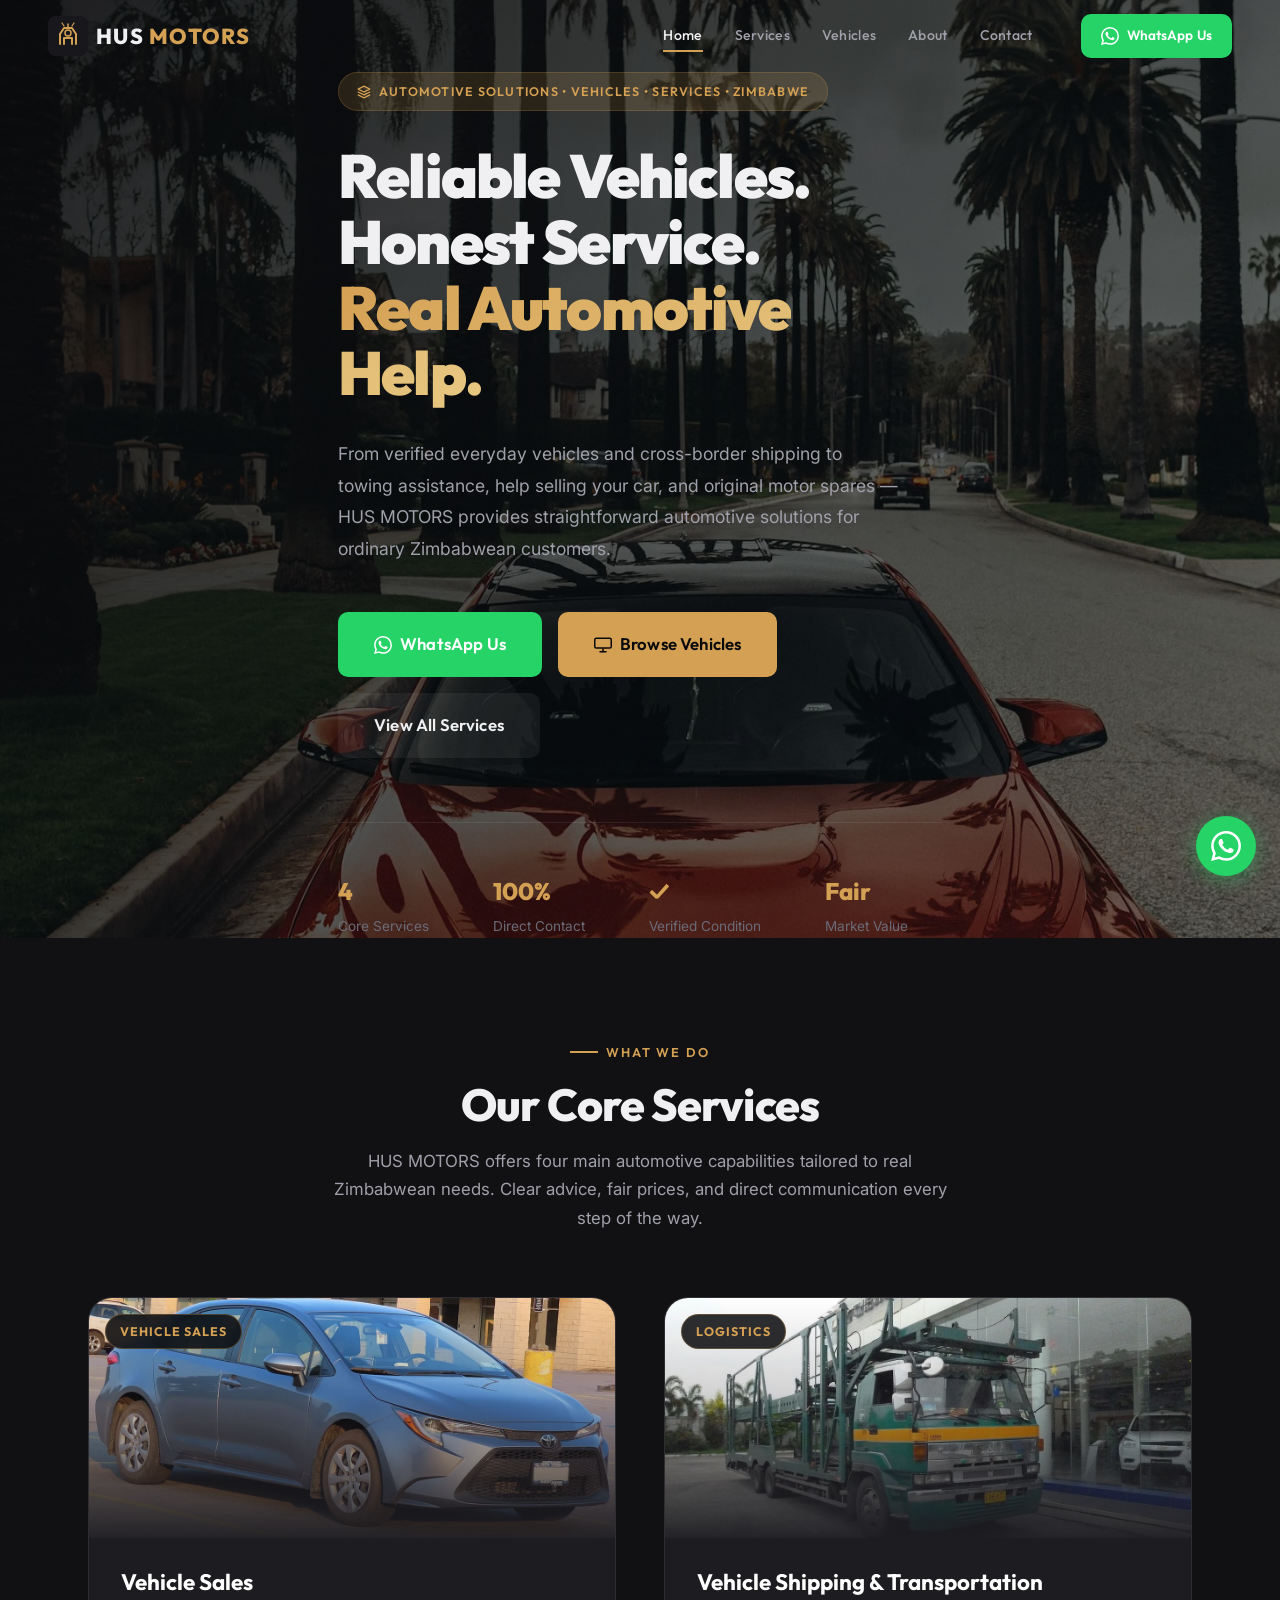
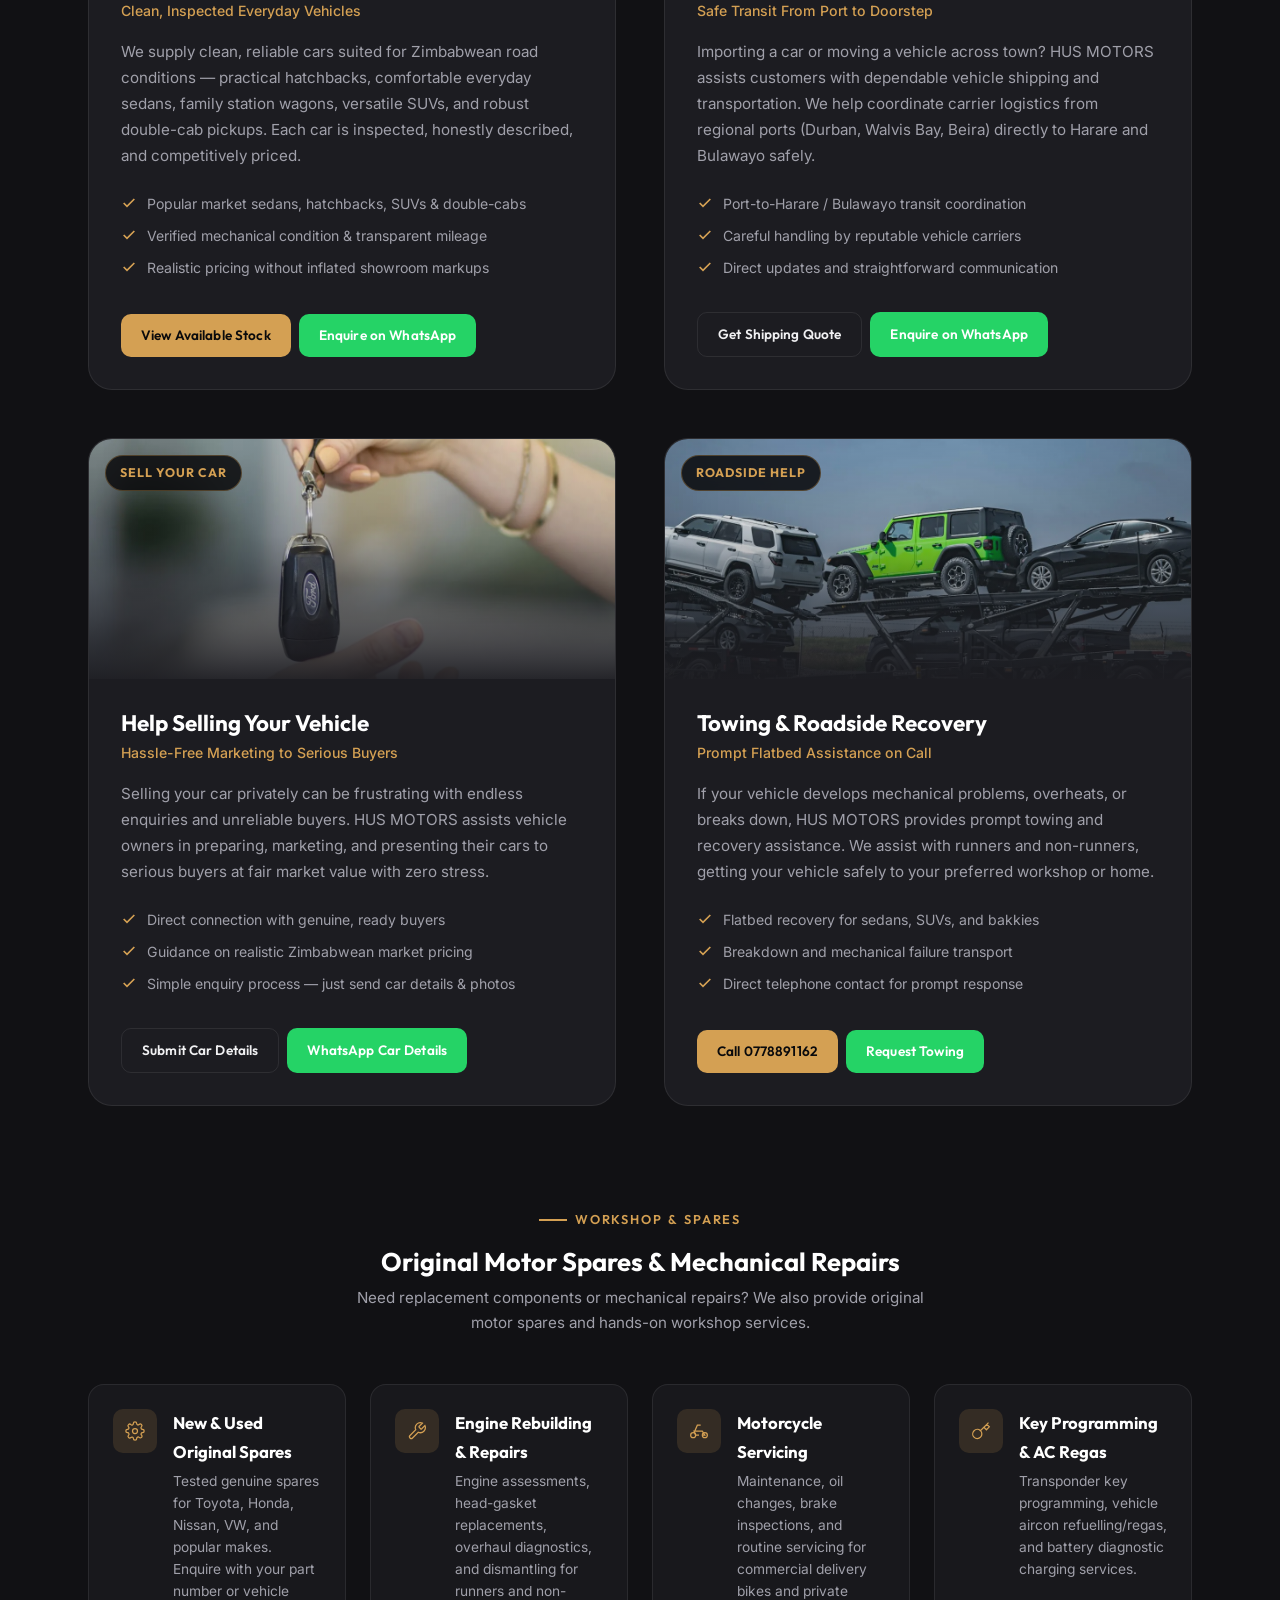
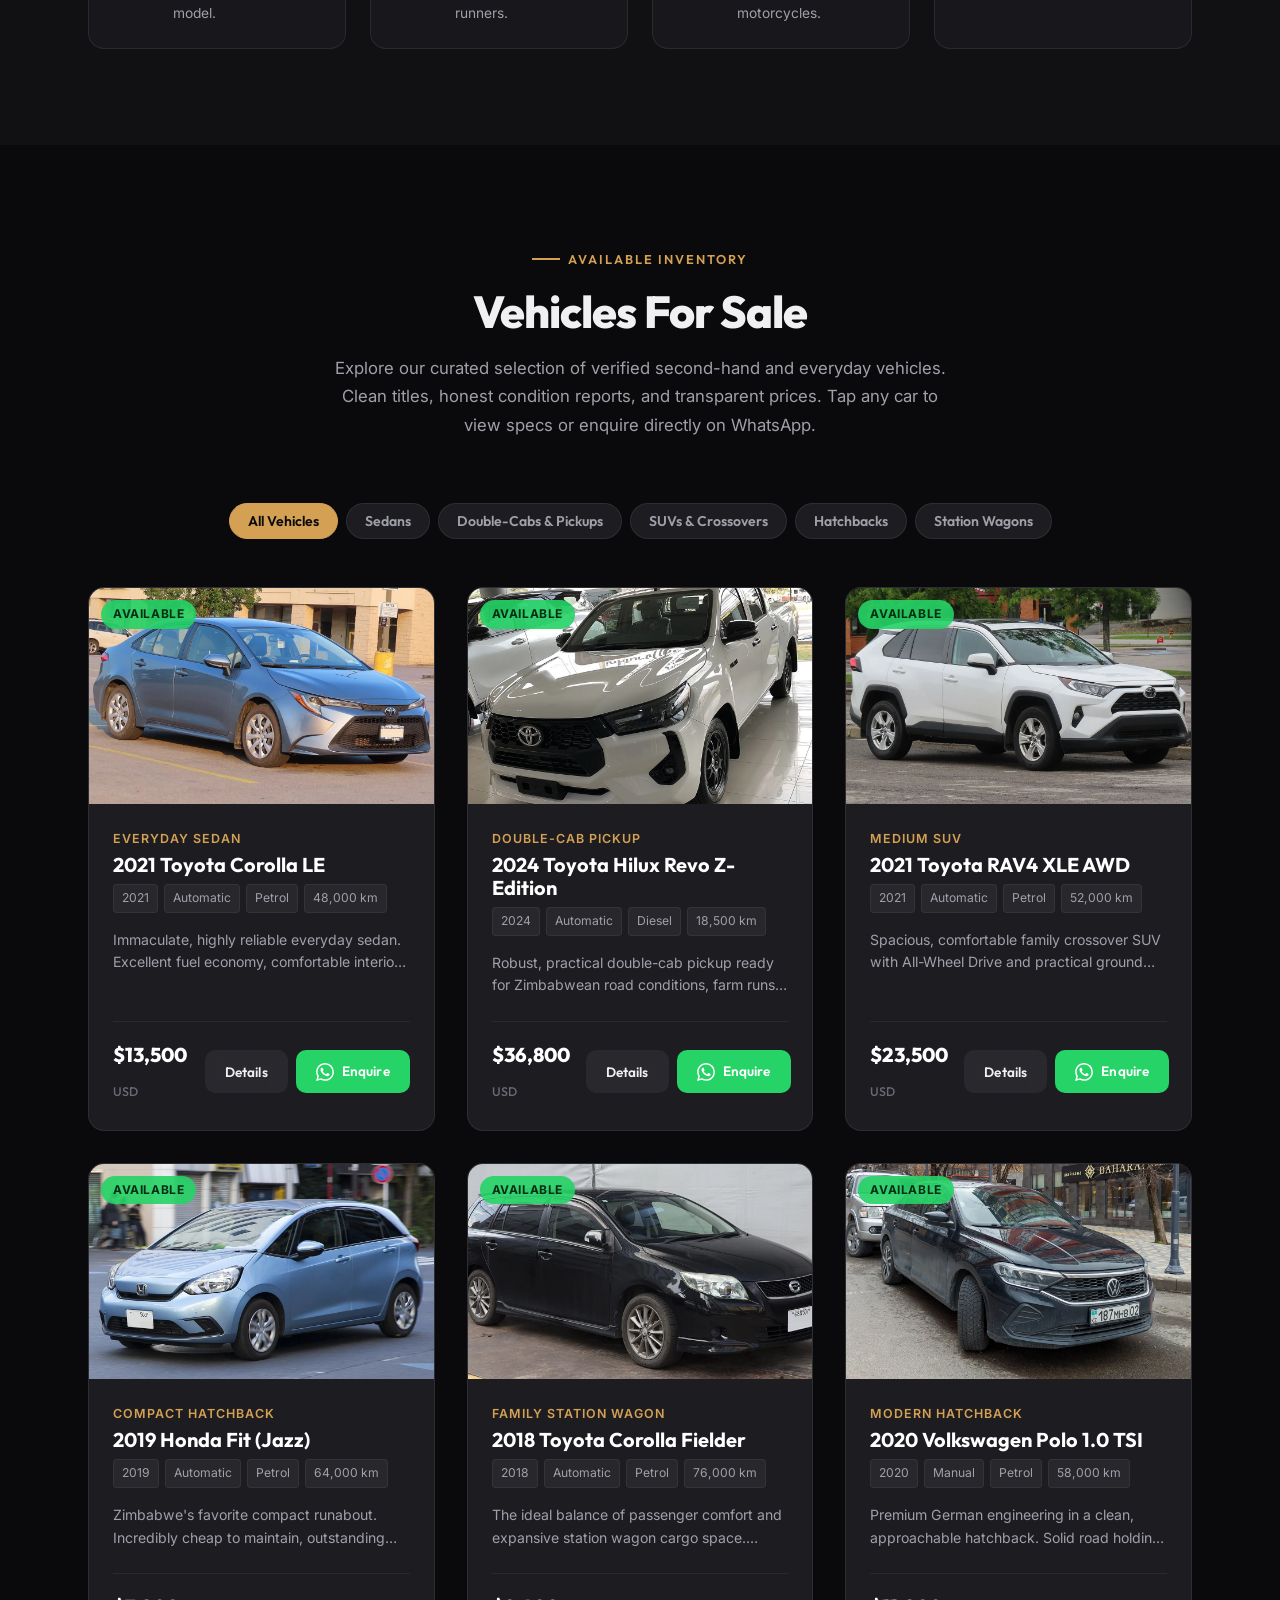
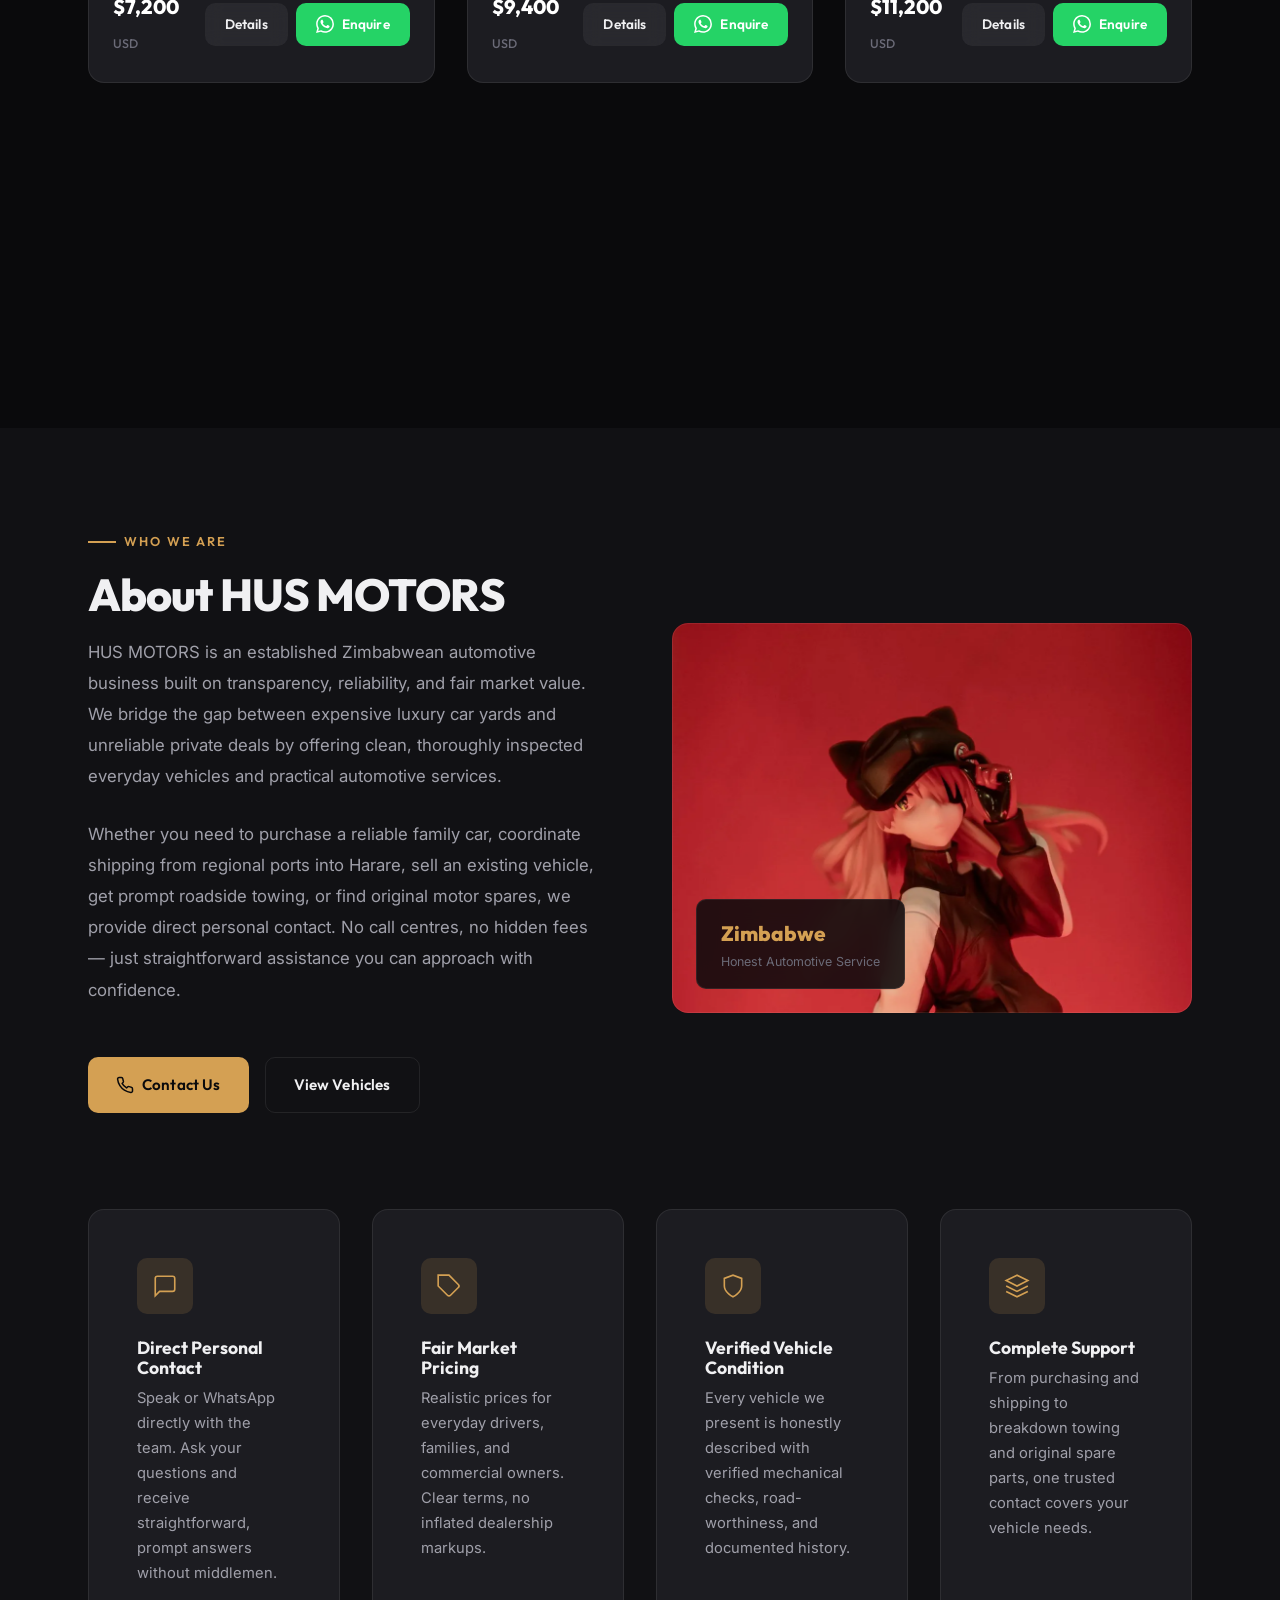
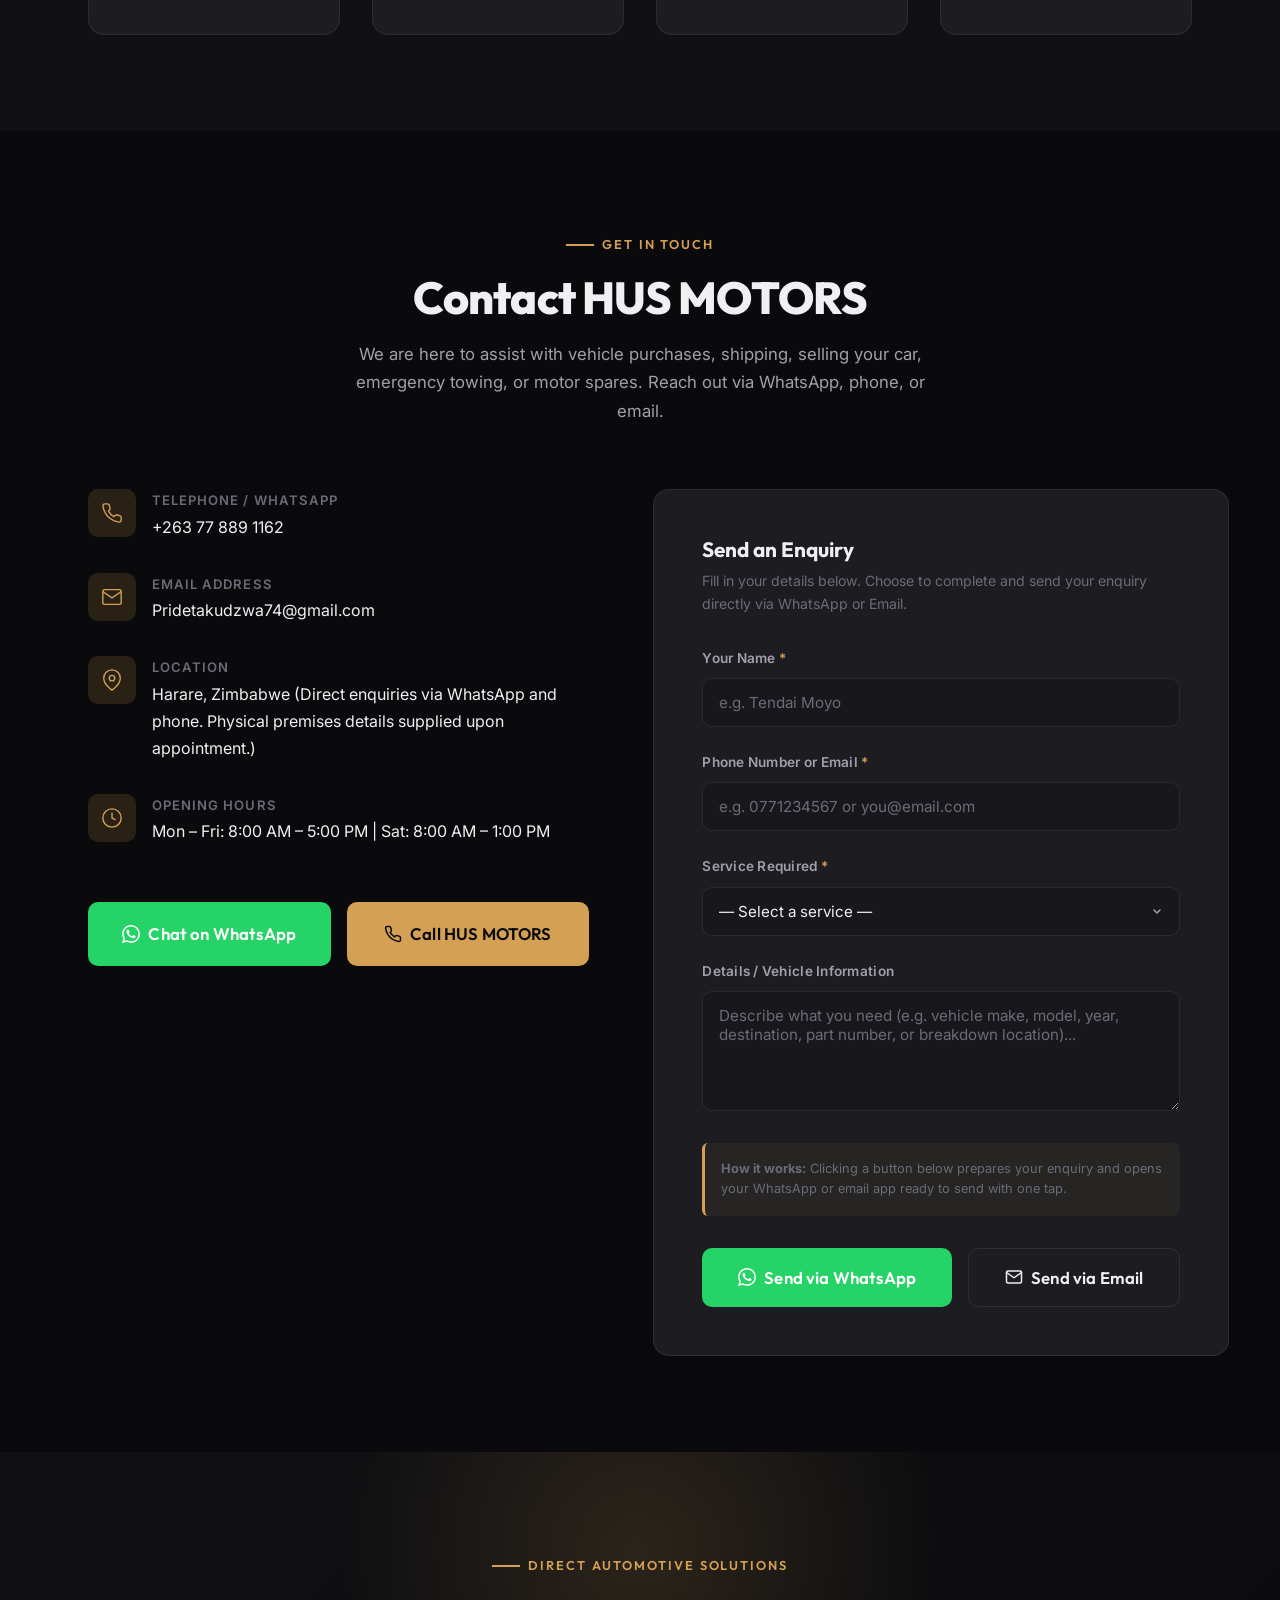
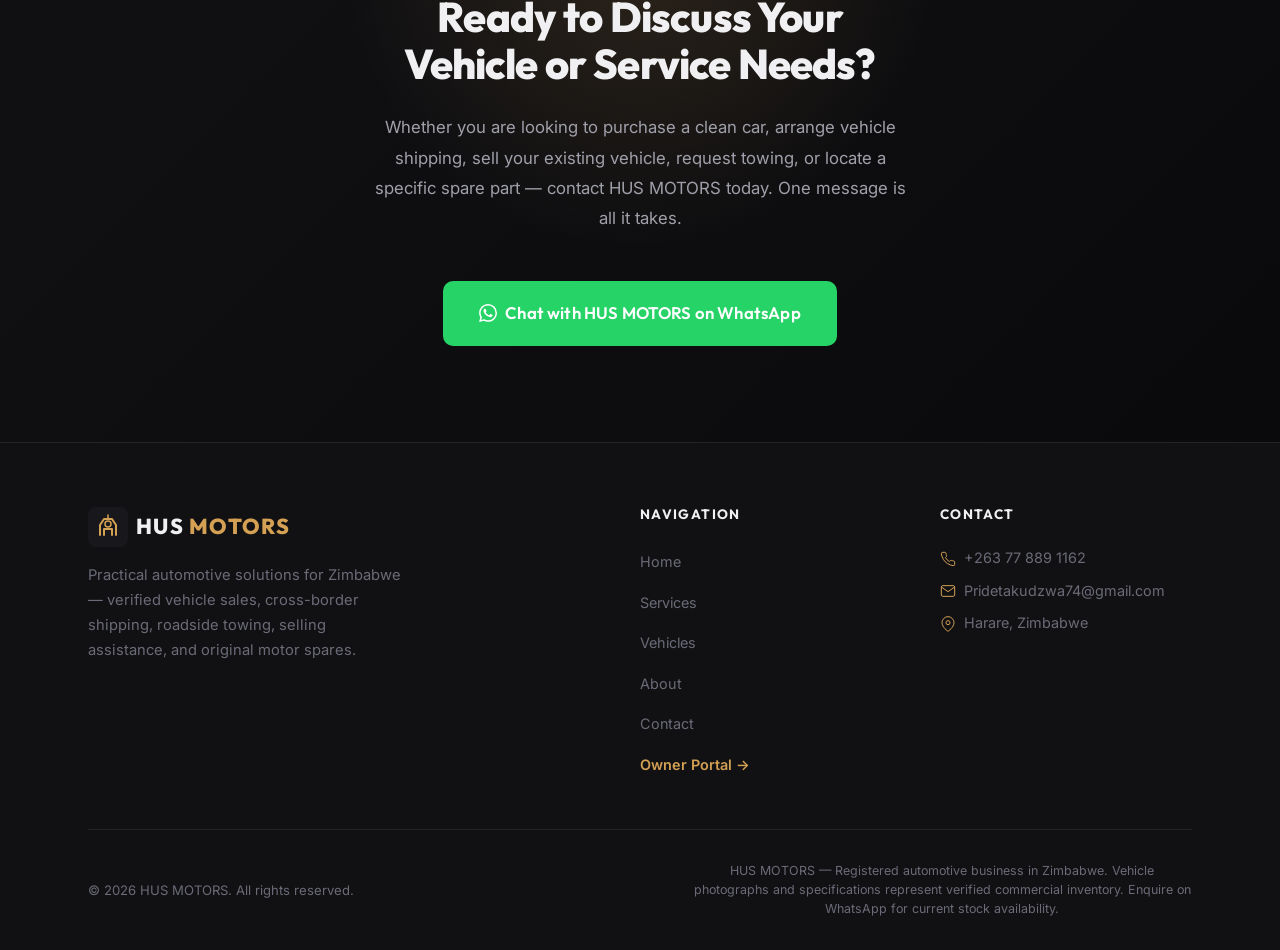
==== commit f2029729: "chore: align repository, sitemap, and canonical urls to pridetakudzwa74-creator.github.io" ====
--- a/index.html
+++ b/index.html
@@ -13,8 +13,10 @@
   <meta name="author" content="HUS MOTORS">
 
   <!-- Canonical & Social Previews (Open Graph / WhatsApp / Facebook) -->
+  <link rel="canonical" href="https://pridetakudzwa74-creator.github.io/">
   <meta property="og:type" content="website">
   <meta property="og:site_name" content="HUS MOTORS">
+  <meta property="og:url" content="https://pridetakudzwa74-creator.github.io/">
   <meta property="og:title" content="HUS MOTORS — Quality Vehicles, Shipping, Towing &amp; Automotive Solutions">
   <meta property="og:description" content="Clean everyday vehicles, vehicle shipping, roadside recovery, help selling your car, and original motor spares in Zimbabwe. Fast direct WhatsApp enquiries.">
   <meta property="og:image" content="assets/images/hero-bg.jpg">
@@ -22,6 +24,7 @@
 
   <!-- Twitter Cards -->
   <meta name="twitter:card" content="summary_large_image">
+  <meta name="twitter:url" content="https://pridetakudzwa74-creator.github.io/">
   <meta name="twitter:title" content="HUS MOTORS — Vehicle Sales, Shipping &amp; Automotive Help">
   <meta name="twitter:description" content="Quality everyday vehicles, reliable vehicle shipping, prompt towing, and original motor spares across Zimbabwe.">
   <meta name="twitter:image" content="assets/images/hero-bg.jpg">
@@ -43,6 +46,7 @@
     "@context": "https://schema.org",
     "@type": "AutoDealer",
     "name": "HUS MOTORS",
+    "url": "https://pridetakudzwa74-creator.github.io/",
     "image": "assets/images/hero-bg.jpg",
     "telephone": "+263778891162",
     "email": "Pridetakudzwa74@gmail.com",
